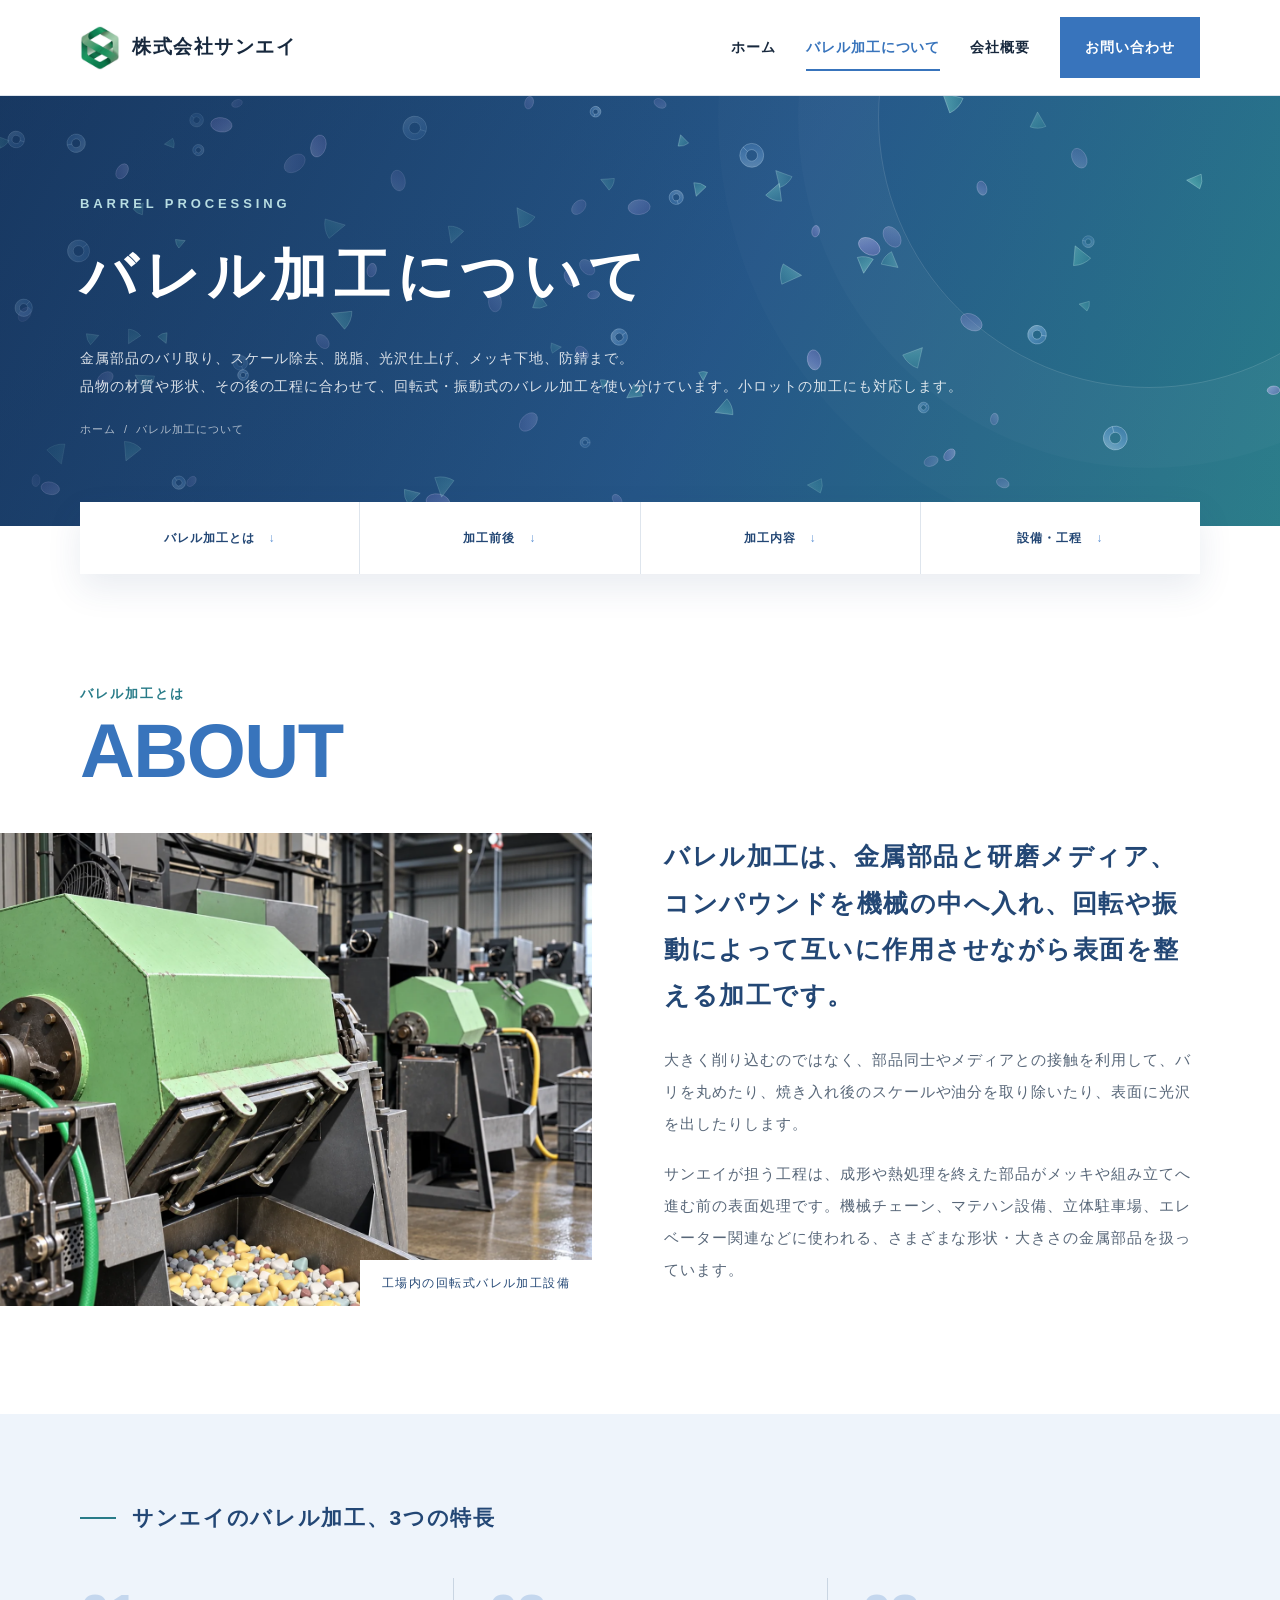
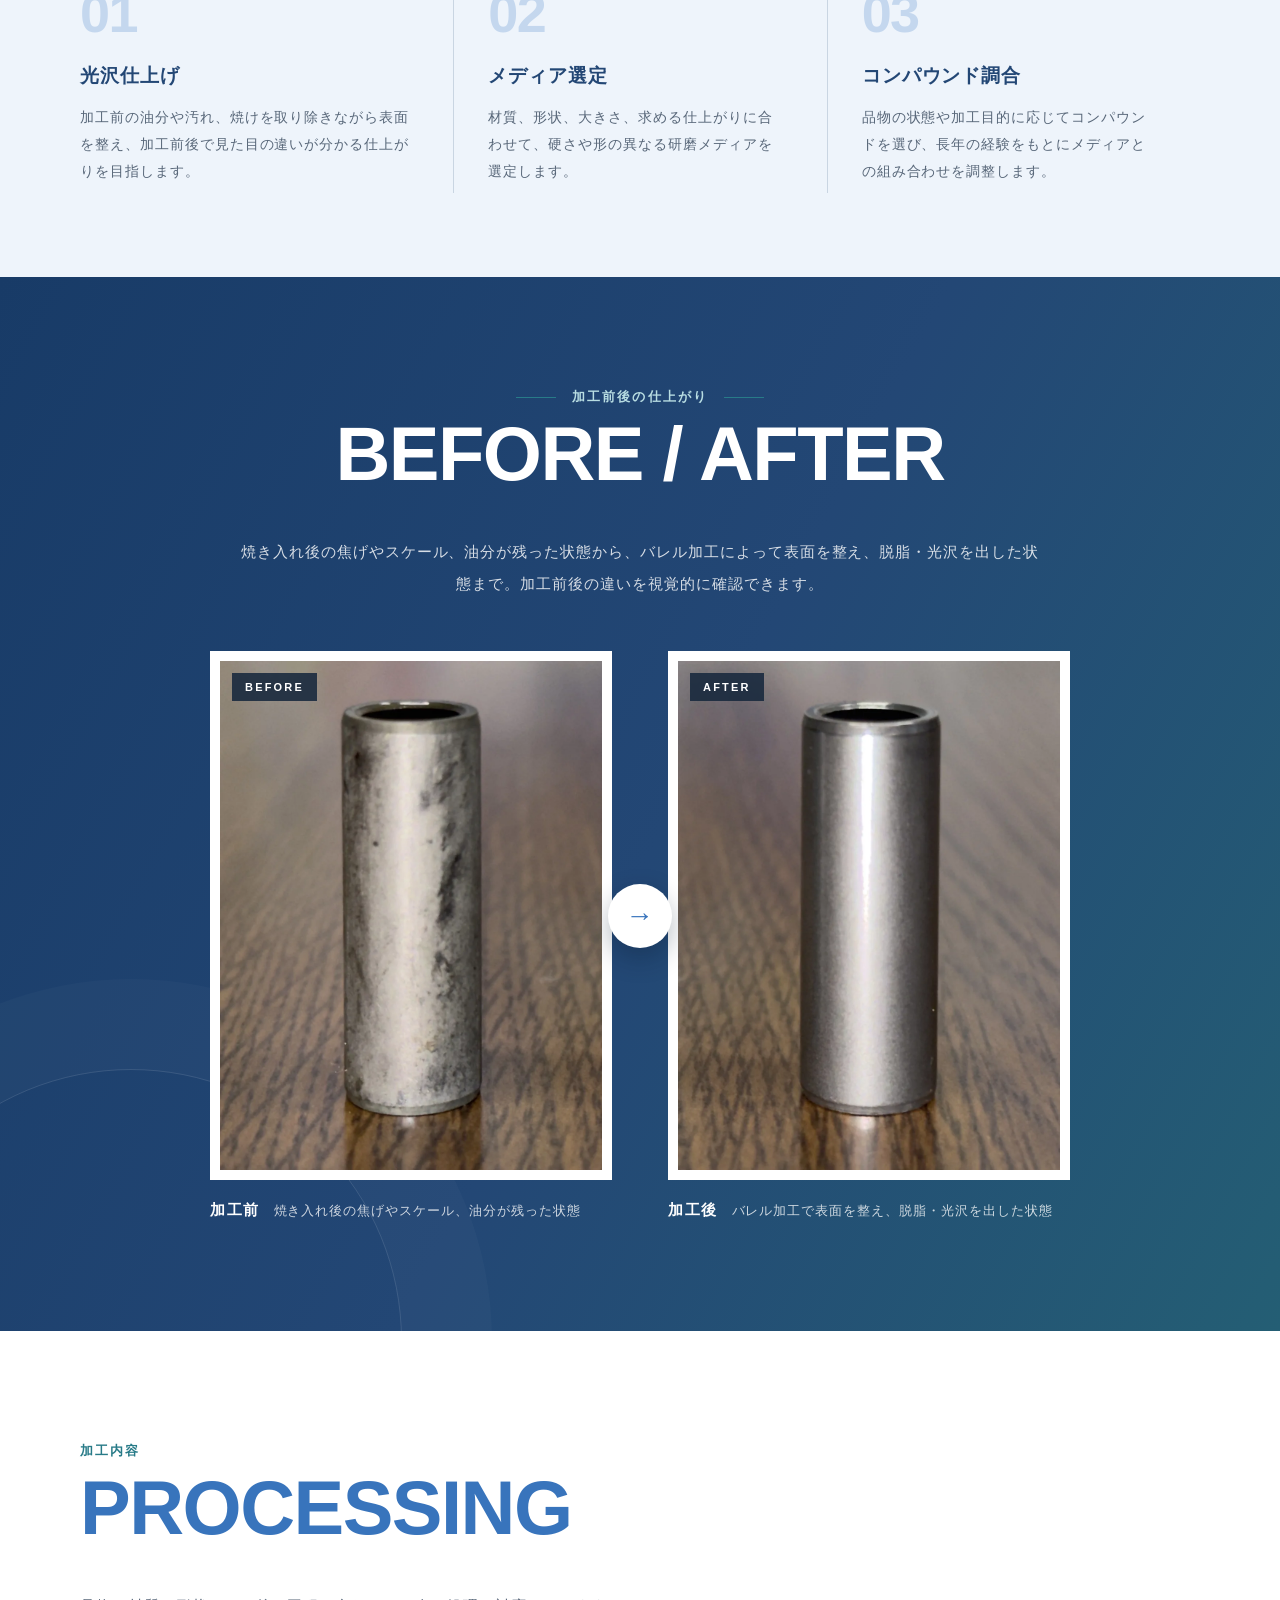
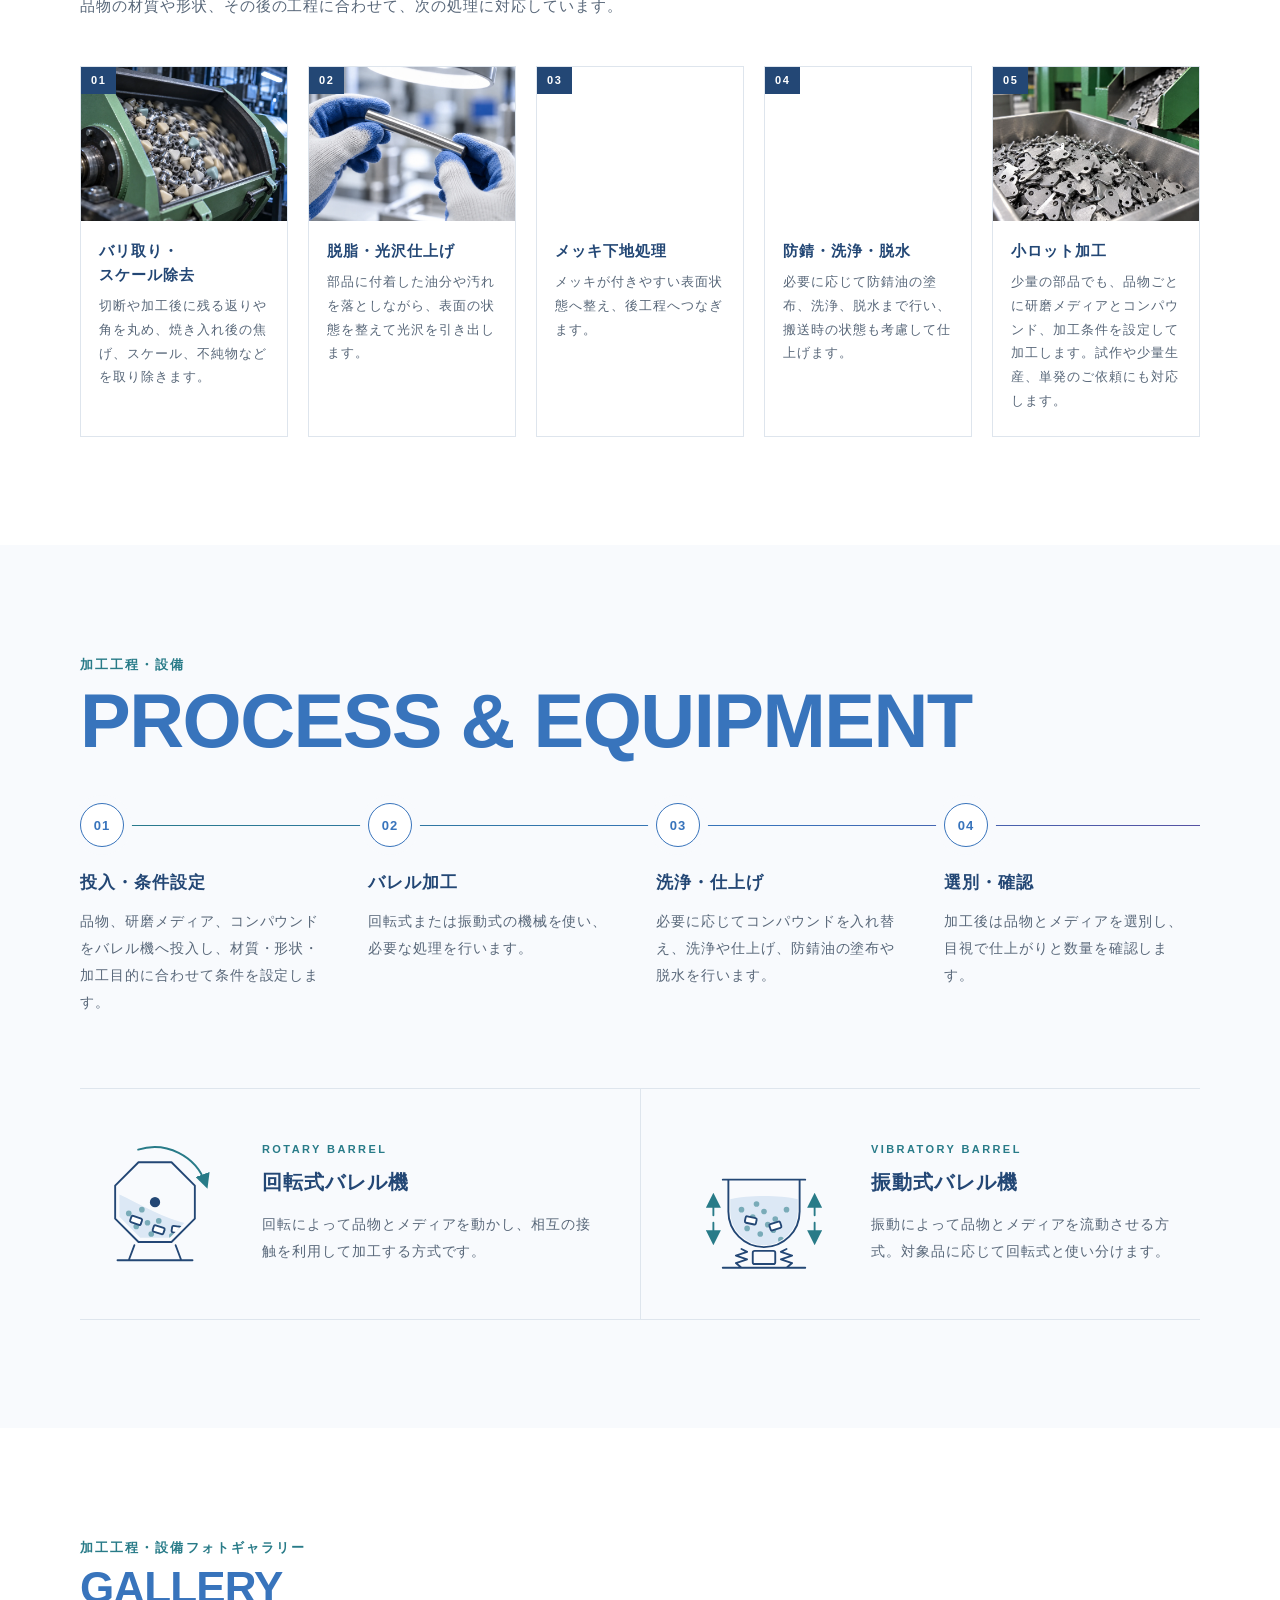
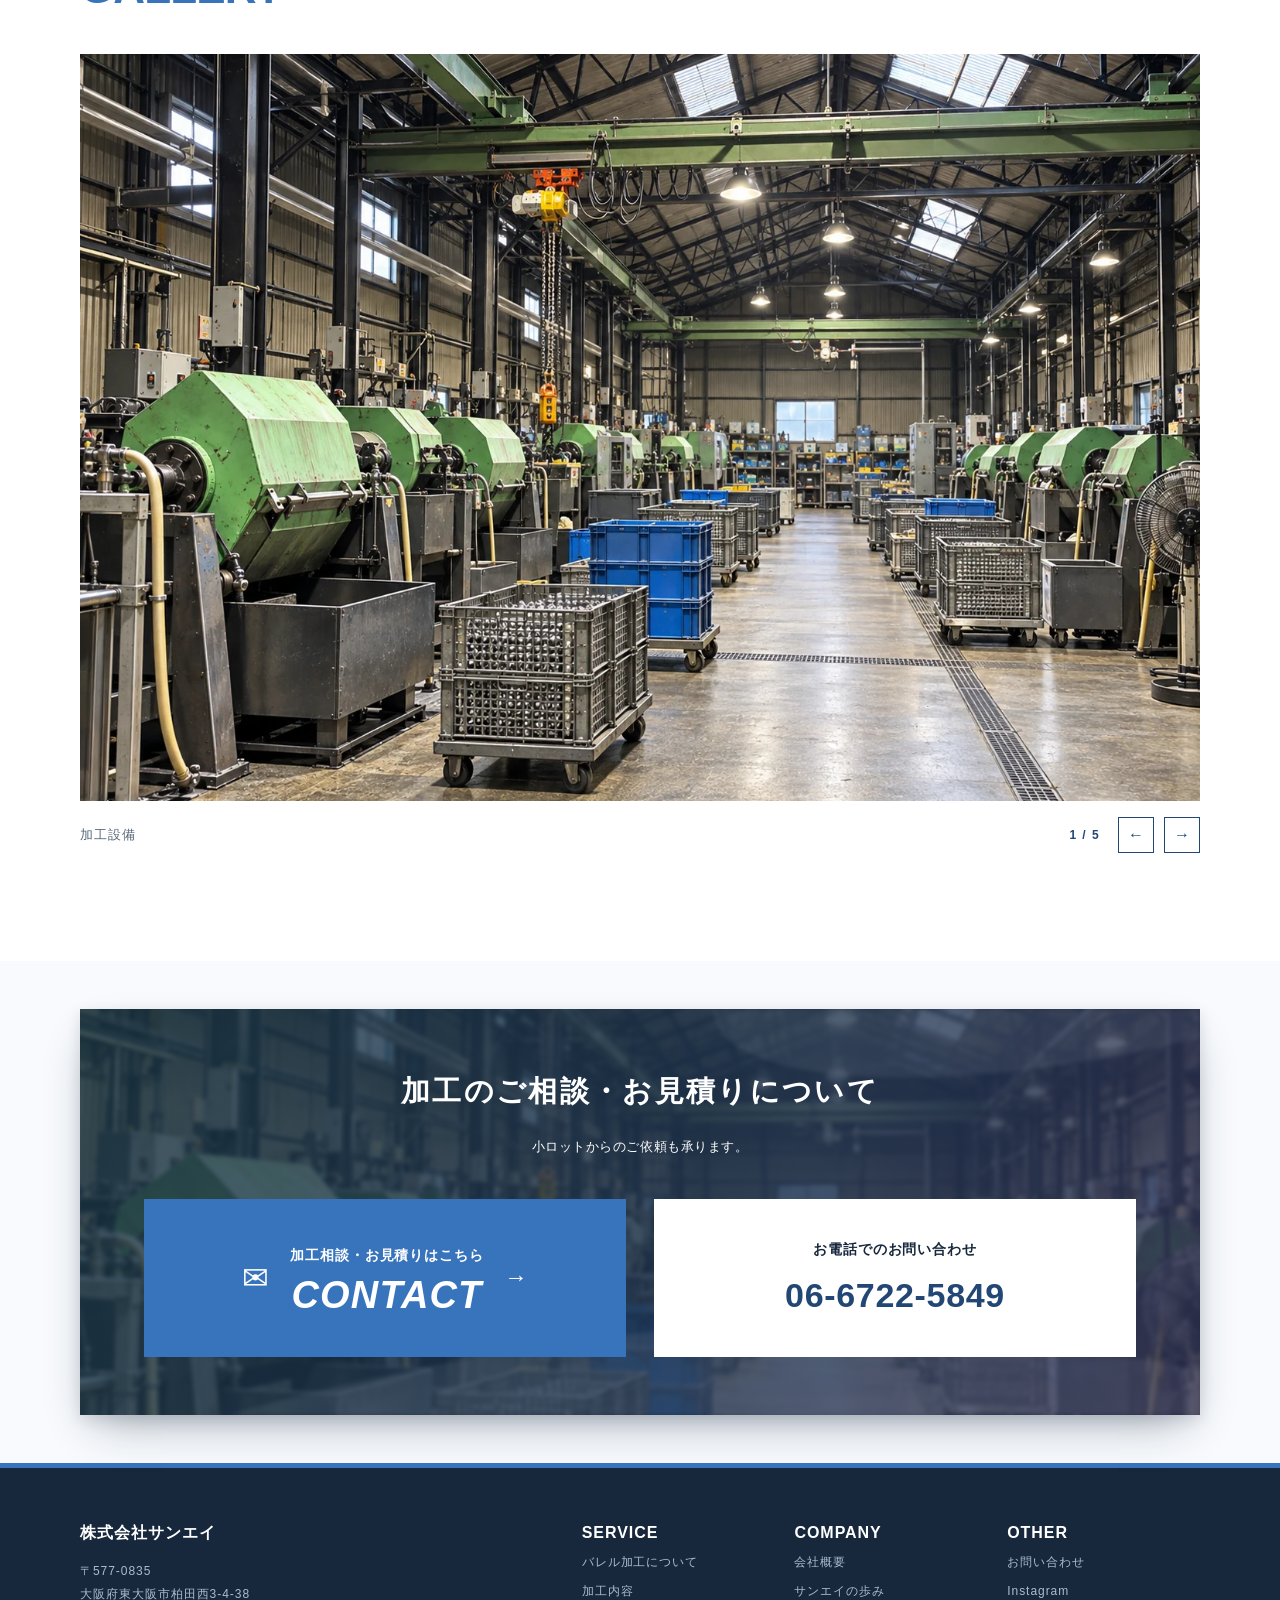
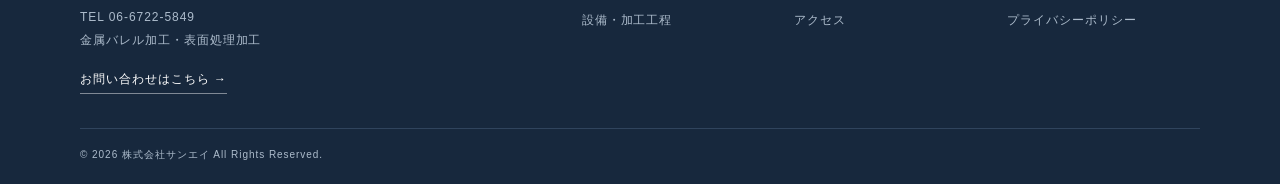
==== barrel/index.html @ 6dc4d074 "Before/After写真の差し替えと、トップの新着欄をnoteの新着記事に変更 - Before/After: 支給写真を加工前・加工後の2枚（3:4）に切り出して差し替え。   枠を3:4にし、" ====
<!doctype html><html lang="ja"><head><meta charset="utf-8"><meta name="viewport" content="width=device-width,initial-scale=1"><!-- 本番公開時に削除：検索エンジンのインデックスを許可する --><meta name="robots" content="noindex,nofollow"><title>バレル加工について｜バリ取り・脱脂・光沢仕上げ｜株式会社サンエイ</title><meta name="description" content="金属バレル加工の内容と工程をご紹介します。回転式・振動式バレル機によるバリ取り、スケール除去、脱脂、光沢仕上げ、メッキ下地処理、防錆処理、小ロット加工に対応。東大阪市の株式会社サンエイ。"><link rel="stylesheet" href="../assets/style.css?v=analogous-2"><link rel="stylesheet" href="../assets/barrel-motion.css"><script defer src="../assets/barrel-motion.js"></script><script defer src="../assets/gallery-slider.js?v=1"></script><link rel="icon" type="image/png" sizes="32x32" href="../assets/branding/favicon_32.png?v=20261014"><link rel="apple-touch-icon" href="../assets/branding/apple-touch-icon.png?v=20261014"><meta property="og:type" content="website"><meta property="og:site_name" content="株式会社サンエイ"><meta property="og:title" content="バレル加工について｜バリ取り・脱脂・光沢仕上げ｜株式会社サンエイ"><meta property="og:image" content="https://kdm-company.github.io/sanei-site/assets/branding/ogp_1200x630.jpg"><meta property="og:image:width" content="1200"><meta property="og:image:height" content="630"><meta property="og:image:alt" content="株式会社サンエイ 金属バレル加工・表面処理加工"><meta name="twitter:card" content="summary_large_image"><link rel="stylesheet" href="../assets/site-photos.css"><link rel="stylesheet" href="../assets/contact-banner.css?v=centered-2"><link rel="stylesheet" href="../assets/section-flow.css?v=2"><link rel="stylesheet" href="../assets/brand-refresh.css?v=2"><link rel="stylesheet" href="../assets/detail-refinement.css?v=1"><link rel="stylesheet" href="../assets/structure-refresh.css?v=4"><link rel="stylesheet" href="../assets/page-links.css?v=1"><link rel="stylesheet" href="../assets/subpage-finish.css?v=1"><link rel="stylesheet" href="../assets/subpage-layout.css?v=5"></head><body class="subpage barrelPage"><header class="header"><div class="wrap"><a class="brand" href="../index.html"><img src="../assets/branding/sanei-mark.png?v=20261014" alt="" width="400" height="440"><span>株式会社サンエイ</span></a><nav class="nav"><a class="" href="../index.html">ホーム</a><a class="current" href="../barrel/">バレル加工について</a><a class="" href="../company/">会社概要</a><a class="cta" href="../contact/">お問い合わせ</a></nav><details class="mobile-menu"><summary aria-label="メニュー">☰</summary><nav><a href="../index.html">ホーム</a><a href="../barrel/">バレル加工について</a><a href="../company/">会社概要</a><a href="../contact/">お問い合わせ</a></nav></details></div></header>
<section class="pageHero"><div class="wrap"><span class="en">BARREL PROCESSING</span><h1>バレル加工について</h1><p>金属部品のバリ取り、スケール除去、脱脂、光沢仕上げ、メッキ下地、防錆まで。<br class="pc">品物の材質や形状、その後の工程に合わせて、回転式・振動式のバレル加工を使い分けています。小ロットの加工にも対応します。</p><nav class="breadcrumb" aria-label="パンくずリスト"><a href="../index.html">ホーム</a> / <span>バレル加工について</span></nav></div></section><nav class="pageIndex wrap" aria-label="ページ内メニュー"><a href="#about">バレル加工とは</a><a href="#results">加工前後</a><a href="#processing">加工内容</a><a href="#equipment">設備・工程</a></nav>
<section id="about" class="section aboutEditorial">
<div class="wrap"><div class="heading"><div class="ja">バレル加工とは</div><div class="en">ABOUT</div></div></div>
<div class="aboutEditorialLayout">
<figure class="aboutEditorialPhoto"><img class="sitePhoto" src="../assets/photos/01_service_barrel_factory.webp" width="1448" height="1086" loading="lazy" decoding="async" alt="工場内の回転式バレル加工設備"><figcaption>工場内の回転式バレル加工設備</figcaption></figure>
<div class="aboutEditorialText">
<p class="leadText">バレル加工は、金属部品と研磨メディア、コンパウンドを機械の中へ入れ、回転や振動によって互いに作用させながら表面を整える加工です。</p>
<p class="bodyText">大きく削り込むのではなく、部品同士やメディアとの接触を利用して、バリを丸めたり、焼き入れ後のスケールや油分を取り除いたり、表面に光沢を出したりします。</p>
<p class="bodyText">サンエイが担う工程は、成形や熱処理を終えた部品がメッキや組み立てへ進む前の表面処理です。機械チェーン、マテハン設備、立体駐車場、エレベーター関連などに使われる、さまざまな形状・大きさの金属部品を扱っています。</p>
</div>
</div>
</section>
<section class="pointSection" aria-labelledby="pointTitle">
<div class="wrap">
<h2 id="pointTitle" class="bandTitle">サンエイのバレル加工、3つの特長</h2>
<div class="pointGrid">
<article class="point"><span class="num">01</span><h3>光沢仕上げ</h3><p>加工前の油分や汚れ、焼けを取り除きながら表面を整え、加工前後で見た目の違いが分かる仕上がりを目指します。</p></article>
<article class="point"><span class="num">02</span><h3>メディア選定</h3><p>材質、形状、大きさ、求める仕上がりに合わせて、硬さや形の異なる研磨メディアを選定します。</p></article>
<article class="point"><span class="num">03</span><h3>コンパウンド調合</h3><p>品物の状態や加工目的に応じてコンパウンドを選び、長年の経験をもとにメディアとの組み合わせを調整します。</p></article>
</div>
</div>
</section>
<section id="results" class="section resultDark">
<div class="wrap">
<div class="heading center"><div class="ja">加工前後の仕上がり</div><div class="en">BEFORE / AFTER</div></div>
<p class="lead center">焼き入れ後の焦げやスケール、油分が残った状態から、バレル加工によって表面を整え、脱脂・光沢を出した状態まで。加工前後の違いを視覚的に確認できます。</p>
</div>
<div class="wrapWide compare">
<figure class="compareItem"><div class="compareMedia" data-label="BEFORE"><img class="sitePhoto" src="../assets/photos/08_before.webp?v=20261014" width="1050" height="1400" loading="lazy" decoding="async" alt="バレル加工前の金属部品"></div><figcaption><strong>加工前</strong><span>焼き入れ後の焦げやスケール、油分が残った状態</span></figcaption></figure>
<figure class="compareItem"><div class="compareMedia" data-label="AFTER"><img class="sitePhoto" src="../assets/photos/09_after.webp?v=20261014" width="1050" height="1400" loading="lazy" decoding="async" alt="バレル加工後の金属部品"></div><figcaption><strong>加工後</strong><span>バレル加工で表面を整え、脱脂・光沢を出した状態</span></figcaption></figure>
</div>
</section>
<section id="processing" class="section processingSection">
<div class="wrap">
<div class="heading"><div class="ja">加工内容</div><div class="en">PROCESSING</div></div>
<p class="lead">品物の材質や形状、その後の工程に合わせて、次の処理に対応しています。</p>
<ol class="serviceRow">
<li class="serviceItem"><figure><img class="sitePhoto" src="../assets/photos/10_works_deburring.webp" width="1448" height="1086" loading="lazy" decoding="async" alt="回転式バレル機によるバリ取り・スケール除去工程"><span>01</span></figure><div class="serviceItemBody"><h3><span>バリ取り・</span><span>スケール除去</span></h3><p>切断や加工後に残る返りや角を丸め、焼き入れ後の焦げ、スケール、不純物などを取り除きます。</p></div></li>
<li class="serviceItem"><figure><img class="sitePhoto" src="../assets/photos/11_works_polishing_inspection.webp?v=20260929" width="1448" height="1086" loading="lazy" decoding="async" alt="脱脂・光沢仕上げ後の金属部品を確認する様子"><span>02</span></figure><div class="serviceItemBody"><h3><span>脱脂・</span><span>光沢仕上げ</span></h3><p>部品に付着した油分や汚れを落としながら、表面の状態を整えて光沢を引き出します。</p></div></li>
<li class="serviceItem"><figure><img class="sitePhoto" src="../assets/photos/12_works_plating_rustproof.webp" width="1448" height="1086" loading="lazy" decoding="async" alt="メッキ下地・防錆処理後の金属部品"><span>03</span></figure><div class="serviceItemBody"><h3>メッキ下地処理</h3><p>メッキが付きやすい表面状態へ整え、後工程へつなぎます。</p></div></li>
<li class="serviceItem"><figure><img class="sitePhoto" src="../assets/photos/13_parts_finished.webp" width="1448" height="1086" loading="lazy" decoding="async" alt="バレル加工後の金属部品"><span>04</span></figure><div class="serviceItemBody"><h3><span>防錆・</span><span>洗浄・</span><span>脱水</span></h3><p>必要に応じて防錆油の塗布、洗浄、脱水まで行い、搬送時の状態も考慮して仕上げます。</p></div></li>
<li class="serviceItem"><figure><img class="sitePhoto" src="../assets/photos/05_process_parts_collection.webp" width="1448" height="1086" loading="lazy" decoding="async" alt="加工された金属部品の回収工程"><span>05</span></figure><div class="serviceItemBody"><h3>小ロット加工</h3><p>少量の部品でも、品物ごとに研磨メディアとコンパウンド、加工条件を設定して加工します。試作や少量生産、単発のご依頼にも対応します。</p></div></li>
</ol>
</div>
</section>
<section id="equipment" class="section off processSection">
<div class="wrap">
<div class="heading"><div class="ja">加工工程・設備</div><div class="en">PROCESS &amp; EQUIPMENT</div></div>
<ol class="stepFlow">
<li><span class="stepNum">01</span><b>投入・条件設定</b><p>品物、研磨メディア、コンパウンドをバレル機へ投入し、材質・形状・加工目的に合わせて条件を設定します。</p></li>
<li><span class="stepNum">02</span><b>バレル加工</b><p>回転式または振動式の機械を使い、必要な処理を行います。</p></li>
<li><span class="stepNum">03</span><b>洗浄・仕上げ</b><p>必要に応じてコンパウンドを入れ替え、洗浄や仕上げ、防錆油の塗布や脱水を行います。</p></li>
<li><span class="stepNum">04</span><b>選別・確認</b><p>加工後は品物とメディアを選別し、目視で仕上がりと数量を確認します。</p></li>
</ol>
<div class="machineGrid">
<article class="machine"><div class="machineIcon"><svg viewBox="0 0 160 160" xmlns="http://www.w3.org/2000/svg" fill="none" stroke="currentColor" stroke-width="2" stroke-linecap="round" stroke-linejoin="round" aria-hidden="true"><defs><clipPath id="rotDrum"><path d="M117.9 93.7 95.7 115.9 64.3 115.9 42.1 93.7 42.1 62.3 64.3 40.1 95.7 40.1 117.9 62.3Z"/></clipPath><marker id="rotArrow" orient="auto" markerWidth="8" markerHeight="8" refX="5" refY="4"><path d="M0 0 8 4 0 8Z" fill="#287B88" stroke="none"/></marker></defs><path d="M58 124 52 140M102 124l6 16M40 140h80"/><g clip-path="url(#rotDrum)"><path d="M28 64C56 74 90 100 132 104v26H28Z" fill="#DCE8F5" stroke="none"/><g fill="#287B88" fill-opacity=".55" stroke="none"><circle cx="52" cy="90" r="3"/><circle cx="60" cy="104" r="3"/><circle cx="72" cy="100" r="3"/><circle cx="76" cy="112" r="3"/><circle cx="88" cy="108" r="3"/><circle cx="98" cy="114" r="3"/><circle cx="106" cy="106" r="3"/><circle cx="112" cy="114" r="3"/><circle cx="66" cy="86" r="3"/><circle cx="84" cy="98" r="3"/></g><g fill="#fff"><rect x="54" y="94" width="12" height="7" rx="1.5" transform="rotate(20 60 97)"/><rect x="78" y="104" width="12" height="7" rx="1.5" transform="rotate(18 84 107)"/><rect x="98" y="104" width="12" height="7" rx="1.5" transform="rotate(8 104 107)"/></g></g><path d="M122.5 95.6 97.6 120.5 62.4 120.5 37.5 95.6 37.5 60.4 62.4 35.5 97.6 35.5 122.5 60.4Z"/><circle cx="80" cy="78" r="4.5" fill="currentColor"/><path d="M62 22A58 58 0 0 1 134 58" stroke="#287B88" marker-end="url(#rotArrow)"/></svg></div><div class="machineText"><span class="machineEn">ROTARY BARREL</span><h3>回転式バレル機</h3><p>回転によって品物とメディアを動かし、相互の接触を利用して加工する方式です。</p></div></article>
<article class="machine"><div class="machineIcon"><svg viewBox="0 0 160 160" xmlns="http://www.w3.org/2000/svg" fill="none" stroke="currentColor" stroke-width="2" stroke-linecap="round" stroke-linejoin="round" aria-hidden="true"><defs><clipPath id="vibBowl"><path d="M44 58v30a36 36 0 0 0 72 0V58Z"/></clipPath><marker id="vibArrow" orient="auto" markerWidth="8" markerHeight="8" refX="5" refY="4"><path d="M0 0 8 4 0 8Z" fill="#287B88" stroke="none"/></marker></defs><g clip-path="url(#vibBowl)"><path d="M40 76c20-6 60-6 80 0v54H40Z" fill="#DCE8F5" stroke="none"/><g fill="#287B88" fill-opacity=".55" stroke="none"><circle cx="56" cy="86" r="3"/><circle cx="68" cy="94" r="3"/><circle cx="80" cy="88" r="3"/><circle cx="92" cy="96" r="3"/><circle cx="104" cy="86" r="3"/><circle cx="62" cy="106" r="3"/><circle cx="76" cy="112" r="3"/><circle cx="90" cy="108" r="3"/><circle cx="98" cy="118" r="3"/><circle cx="72" cy="80" r="3"/><circle cx="84" cy="102" r="3"/></g><g fill="#fff"><rect x="60" y="94" width="12" height="7" rx="1.5" transform="rotate(12 66 97)"/><rect x="86" y="100" width="12" height="7" rx="1.5" transform="rotate(-18 92 103)"/></g></g><path d="M42 54v34a38 38 0 0 0 76 0V54M36 54h88"/><rect x="68" y="130" width="24" height="14" rx="2"/><path d="M56 128l6 3-12 4 12 4-12 4 6 5M104 128l-6 3 12 4-12 4 12 4-6 5M36 148h88"/><g stroke="#287B88" marker-end="url(#vibArrow)"><path d="M26 92V74"/><path d="M26 100v18"/><path d="M134 92V74"/><path d="M134 100v18"/></g></svg></div><div class="machineText"><span class="machineEn">VIBRATORY BARREL</span><h3>振動式バレル機</h3><p>振動によって品物とメディアを流動させる方式。対象品に応じて回転式と使い分けます。</p></div></article>
</div>
</div>
</section>
<section class="section gallerySection">
<div class="wrap">
<div class="heading"><div class="ja">加工工程・設備フォトギャラリー</div><div class="en compact">GALLERY</div></div>
<div class="slider" data-slider>
<div class="sliderTrack" tabindex="0" aria-label="フォトギャラリー（左右キーで切り替え）">
<figure class="slide"><img class="sitePhoto" src="../assets/photos/06_factory_processing_line.webp" width="1448" height="1086" loading="lazy" decoding="async" alt="工場内の加工設備ライン"><figcaption>加工設備</figcaption></figure>
<figure class="slide"><img class="sitePhoto" src="../assets/photos/04_equipment_hand_crank.webp" width="1448" height="1086" loading="lazy" decoding="async" alt="バレル加工設備の操作ハンドル"><figcaption>加工設備</figcaption></figure>
<figure class="slide"><img class="sitePhoto" src="../assets/photos/01_service_barrel_factory.webp" width="1448" height="1086" loading="lazy" decoding="async" alt="回転式バレル機"><figcaption>回転式バレル</figcaption></figure>
<figure class="slide"><img class="sitePhoto" src="../assets/photos/05_process_parts_collection.webp" width="1448" height="1086" loading="lazy" decoding="async" alt="加工された金属部品の回収工程"><figcaption>加工工程</figcaption></figure>
<figure class="slide"><img class="sitePhoto" src="../assets/photos/07_factory_interior_gallery.webp" width="1448" height="1086" loading="lazy" decoding="async" alt="工場内の様子"><figcaption>工場内</figcaption></figure>
</div>
<div class="sliderBar"><span class="sliderCount"><span data-current>1</span> / 5</span><button type="button" class="sliderBtn" data-prev aria-label="前の写真">←</button><button type="button" class="sliderBtn" data-next aria-label="次の写真">→</button></div>
</div>
</div>
</section>
<section class="contactBannerSection"><div class="wrap contactBanner contactFrame"><div class="bannerWaves" aria-hidden="true"><span class="bannerWave top"></span><span class="bannerWave back"></span><span class="bannerWave middle"></span></div><h2>加工のご相談・お見積りについて</h2><p class="bannerCopy">小ロットからのご依頼も承ります。</p><div class="contactFrameGrid"><a class="contactFrameMail" href="../contact/"><span class="mailSymbol" aria-hidden="true">✉</span><span><small>加工相談・お見積りはこちら</small><strong>CONTACT</strong></span><span class="frameArrow" aria-hidden="true">→</span></a><a class="contactFramePhone" href="tel:0667225849" aria-label="電話で問い合わせる 06-6722-5849"><span>お電話でのお問い合わせ</span><strong>06-6722-5849</strong><small>タップして電話をかける</small></a></div></div></section>
<footer class="footer"><div class="wrap"><div class="footerTop"><div><strong>株式会社サンエイ</strong><p>〒577-0835<br>大阪府東大阪市柏田西3-4-38<br>TEL 06-6722-5849<br>金属バレル加工・表面処理加工</p><a class="footerContact" href="../contact/">お問い合わせはこちら <span aria-hidden="true">→</span></a></div><nav class="footerNav"><div><strong>SERVICE</strong><a href="../barrel/">バレル加工について</a><a href="../barrel/#processing">加工内容</a><a href="../barrel/#equipment">設備・加工工程</a></div><div><strong>COMPANY</strong><a href="../company/">会社概要</a><a href="../company/#history">サンエイの歩み</a><a href="../company/#access">アクセス</a></div><div><strong>OTHER</strong><a href="../contact/">お問い合わせ</a><!-- TODO: Instagramアカウント確定後にURLを差し替え --><a href="https://www.instagram.com/" target="_blank" rel="noopener">Instagram</a><a href="../privacy/">プライバシーポリシー</a></div></nav></div><div class="copy">© 2026 株式会社サンエイ All Rights Reserved.</div></div></footer></body></html>
---- assets/style.css ----
:root{--blue:#3874BC;--deep:#234775;--mid:#5E92D4;--light:#8FB8E6;--pale:#CFE1F6;--ice:#EEF4FB;--teal:#287B88;--accent:#5652A3;--accentHover:#454184;--red:var(--accent);--dark:#17283D;--gray:#586779;--line:#DEE5ED;--off:#F8FAFD;--white:#fff;--w:1120px}
*{box-sizing:border-box}html{scroll-behavior:smooth}body{margin:0;color:var(--dark);font-family:"Noto Sans JP","Hiragino Kaku Gothic ProN",Meiryo,sans-serif;font-size:16px;line-height:1.9;letter-spacing:.06em;background:#fff}img{display:block;width:100%;height:auto}a{color:inherit;text-decoration:none}.wrap{width:min(90%,var(--w));margin:auto}
.header{height:96px;background:rgba(255,255,255,.97);border-bottom:1px solid var(--line);display:flex;align-items:center;position:relative;z-index:50}.header.fixed{position:absolute;top:0;left:0;right:0;background:rgba(255,255,255,.96)}.header .wrap{display:flex;align-items:center;justify-content:space-between}.brand{font-weight:800;font-size:20px;letter-spacing:.12em}.nav{display:flex;align-items:center;gap:30px;font-size:14px;font-weight:700}.nav a.current{color:var(--blue);height:96px;display:flex;align-items:center;border-bottom:2px solid var(--blue)}.nav .cta{background:var(--red);color:#fff;padding:17px 25px}.mobile-menu{display:none;position:relative}.mobile-menu summary{list-style:none;cursor:pointer;font-size:24px;line-height:1}.mobile-menu summary::-webkit-details-marker{display:none}.mobile-menu nav{position:absolute;right:0;top:38px;width:240px;background:#fff;border:1px solid var(--line);box-shadow:0 12px 30px rgba(0,0,0,.12);padding:8px}.mobile-menu nav a{display:block;padding:10px 12px;border-bottom:1px solid var(--line);font-size:13px}.mobile-menu nav a:last-child{border-bottom:0;color:var(--red);font-weight:700}
.hero{height:920px;position:relative;display:grid;place-items:center;color:#fff;text-align:center;background-image:linear-gradient(rgba(12,18,24,.46),rgba(12,18,24,.52)),url("hero.png");background-size:cover;background-position:center;background-repeat:no-repeat;overflow:hidden;isolation:isolate}.hero>div{position:relative;z-index:2;padding:0 20px}.hero h1{margin:0;max-width:96vw;font-family:"Noto Serif JP","Yu Mincho",serif;font-size:clamp(34px,3.65vw,56px);line-height:1.5;letter-spacing:.11em;text-shadow:0 2px 18px rgba(0,0,0,.5)}.heroLine,.heroPhrase{white-space:nowrap}.heroLine{display:block}.heroPhrase{display:inline}.heroLead{max-width:760px;margin:28px auto 0;font-size:14px;line-height:2;color:rgba(255,255,255,.92)}
.news{position:relative;z-index:3;width:min(90%,1130px);margin:-90px auto 0;background:#fff;border-top:3px solid var(--teal);box-shadow:0 14px 44px rgba(0,0,0,.12);padding:38px 72px;display:flex;gap:34px}.news h2{margin:0;color:var(--blue);font-size:19px;white-space:nowrap}.newsRows{flex:1}.newsRow{display:flex;gap:20px;padding:11px 0;border-bottom:1px solid var(--line);font-size:13px}.newsDate{width:90px;flex:none;color:var(--gray);font-weight:700}
.section{padding:108px 0}.section.off{background:var(--off)}.section.ice{background:var(--ice)}.flowSections{position:relative;overflow:hidden;isolation:isolate;background:#fff}.flowSectionsBg{position:absolute;z-index:0;inset:0;line-height:0;pointer-events:none}.flowSectionsBg img{width:100%;height:100%;object-fit:fill}.flowSections>.section{position:relative;z-index:1;background:transparent}.flowSections .worksSection{border-top:0}.heading{margin-bottom:44px}.heading.center{text-align:center}.heading.right{text-align:right}.heading .ja{font-weight:700;letter-spacing:.16em}.heading.center .ja{display:flex;justify-content:center;align-items:center;gap:16px}.heading.center .ja:before,.heading.center .ja:after{content:"";width:50px;height:1px;background:var(--blue)}.heading .en{font:700 clamp(46px,6.3vw,86px)/1 Arial,sans-serif;color:var(--blue);letter-spacing:-.02em}.lead{max-width:800px;color:var(--gray);font-size:15px;line-height:2.1}.button{display:inline-block;padding:14px 28px;border:1px solid var(--blue);color:var(--blue);font-weight:700;font-size:13px}.button.red{border:0;background:var(--red);color:#fff}
.photoPlaceholder{display:grid;place-items:center;background:repeating-linear-gradient(135deg,var(--ice) 0 14px,var(--pale) 14px 28px);border:1px dashed var(--light);color:var(--deep);font-size:11px;font-weight:700;letter-spacing:.08em;text-align:center;padding:14px;min-height:180px}.splitPhoto{aspect-ratio:4/3;min-height:0}
.serviceGrid{background:transparent;padding:64px;display:grid;grid-template-columns:1fr 1fr;gap:34px}.serviceCard{background:#fff;box-shadow:0 10px 34px rgba(35,71,117,.06)}.servicePhoto{aspect-ratio:4/3}.serviceBody{padding:22px 26px 28px}.serviceNum{color:var(--blue);font:700 13px Arial}.serviceBody h3{font-size:23px;margin:6px 0 8px}.serviceBody p{margin:0;color:var(--gray);font-size:13px}
.worksSection{border-top:1px solid var(--line)}.works{display:grid;grid-template-columns:repeat(3,1fr);gap:28px}.workCard{background:#fff;border-top:3px solid var(--teal);box-shadow:0 8px 30px rgba(35,71,117,.07)}.workCard img,.workCard .workPhoto{aspect-ratio:4/3;object-fit:cover}.workBody{padding:18px 18px 24px}.tags{display:flex;flex-wrap:wrap;gap:7px;margin-bottom:9px}.tag{font-size:10px;color:#23636D;background:#EDF6F7;border:1px solid #CBE2E6;padding:3px 8px}.workBody h3{font-size:16px;margin:0 0 7px}.workBody p{font-size:12.5px;color:var(--gray);margin:0}
.historyBand{position:relative;color:#fff;padding:100px 0;background:var(--deep)}.historyBand:after{content:"工場・歴史を象徴する写真";position:absolute;right:0;top:0;bottom:0;width:38%;background:repeating-linear-gradient(135deg,#5E92D4 0 14px,#3874BC 14px 28px);opacity:.9;display:grid;place-items:center;color:#fff;font-size:11px;font-weight:700;letter-spacing:.08em;text-align:center;padding:16px}.historyBand .wrap{position:relative;z-index:2}.historyBand .content{max-width:55%}.historyBand .en{font:700 clamp(48px,6vw,78px)/1 Arial}.historyBand p{color:#e8eff8}.contactBand{text-align:center;color:#fff;padding:105px 0;background:linear-gradient(rgba(23,40,61,.90),rgba(23,40,61,.92)),repeating-linear-gradient(135deg,#444 0 14px,#30445D 14px 28px)}.contactBand .en{font:700 17px Arial;letter-spacing:.24em;color:var(--light)}.contactBand h2{font-family:"Noto Serif JP","Yu Mincho",serif;font-size:44px;letter-spacing:.15em;margin:8px 0 15px}.contactBand p{max-width:720px;margin:0 auto;color:#eee}.contactBand .button{margin-top:22px}
.footer{background:var(--dark);color:#ADBCCC;border-top:5px solid var(--blue);padding:50px 0 20px}.footerTop{display:grid;grid-template-columns:1fr 1.4fr;gap:60px}.footer strong{color:#fff}.footer p{font-size:12px}.footerNav{display:grid;grid-template-columns:repeat(3,1fr);gap:20px}.footerNav a{display:block;font-size:12px;padding:3px 0}.copy{border-top:1px solid #30445D;margin-top:34px;padding-top:16px;font-size:10px}.footerMobile{display:none}.footerContact{display:inline-block;margin-top:4px;font-size:12px;color:#fff;border-bottom:1px solid rgba(255,255,255,.45);padding-bottom:2px}.footerContact:hover{color:var(--light);border-color:var(--light)}
.pageHero{position:relative;color:#fff;background:var(--deep);overflow:hidden}.pageHero:after{content:"";position:absolute;inset:0;background:linear-gradient(90deg,rgba(35,71,117,.96),rgba(35,71,117,.70))}.pageHero .wrap{position:relative;z-index:2;padding:82px 0 68px}.ey{display:inline-block;font:700 11px Arial;letter-spacing:.22em;border:1px solid rgba(255,255,255,.35);padding:6px 11px}.pageHero .en{display:block;margin-top:14px;font:700 13px Arial;letter-spacing:.3em;color:var(--pale)}.pageHero h1{font-family:"Noto Serif JP","Yu Mincho",serif;font-size:clamp(34px,4.5vw,58px);letter-spacing:.12em;margin:8px 0 12px}.pageHero p{max-width:760px;color:#e8eff8;font-size:14px}.breadcrumb{font-size:11px;color:#d4e1f3;margin-top:18px}
.split{display:grid;grid-template-columns:1.05fr .95fr;gap:60px;align-items:start}.bodyText{color:var(--gray);font-size:14.5px;line-height:2.12}.subHead{margin:34px 0 10px;color:var(--deep);font-size:19px}.strengthList{display:grid;grid-template-columns:repeat(3,1fr);gap:20px;margin-top:34px}.strength{border-top:3px solid var(--teal);padding:18px;background:var(--off)}.strength .num{font:700 28px Arial;color:var(--blue)}.strength h3{font-size:16px}.strength p{font-size:13px;color:var(--gray)}
.beforeAfter{display:grid;grid-template-columns:1fr 1fr;gap:20px}.beforeAfter figure{margin:0}.beforeAfter img,.beforeAfter .photoPlaceholder{aspect-ratio:4/3;object-fit:cover}.beforeAfter figcaption{font-size:11px;color:var(--gray);margin-top:6px}.processGrid{display:grid;grid-template-columns:repeat(2,1fr);gap:18px}.processItem{background:#fff;border:1px solid var(--line);padding:22px}.processItem b{color:var(--blue)}.processItem p{font-size:13px;color:var(--gray)}.equipment{display:grid;grid-template-columns:1fr 1fr;gap:18px;margin-top:30px}.equipment article{background:var(--ice);padding:22px}.equipment p{font-size:13px;color:var(--gray)}
.gallery{display:flex;gap:16px;overflow-x:auto;scroll-snap-type:x mandatory;padding-bottom:12px;-webkit-overflow-scrolling:touch;scrollbar-width:thin}.gallery figure{margin:0;flex:0 0 min(74vw,620px);scroll-snap-align:start}.gallery img,.gallery .photoPlaceholder{aspect-ratio:4/3;object-fit:cover}.gallery figcaption{font-size:11px;color:var(--gray);margin-top:7px}
.profile{width:100%;border-collapse:collapse;font-size:14px}.profile th,.profile td{padding:14px 18px;border:1px solid var(--line);text-align:left;vertical-align:top}.profile th{width:190px;background:var(--ice)}.timeline{list-style:none;padding:0;margin:0}.timeline li{display:grid;grid-template-columns:130px 1fr;gap:26px;border-bottom:1px solid var(--line);padding:22px 0}.timeline time{font-weight:700;color:var(--blue)}.trust{background:var(--deep);color:#fff}.trust .heading .en{color:#fff}.trust p{max-width:840px;color:#e7eff8}.accessGrid{display:grid;grid-template-columns:.8fr 1.2fr;gap:36px;align-items:stretch}.accessCard{background:#fff;border:1px solid var(--line);padding:28px}.mapFrame{width:100%;height:420px;border:0}
.contactInfo{display:grid;grid-template-columns:1fr 1fr;gap:28px}.infoCard{border:1px solid var(--line);padding:28px;background:#fff}.infoCard .label{font:700 12px Arial;letter-spacing:.2em;color:var(--blue)}.infoCard h3{font-size:20px}.infoCard p{font-size:13px;color:var(--gray)}.formPreview{max-width:840px}.field{margin-bottom:24px}.field label{font-size:13px;font-weight:700;display:block;margin-bottom:8px}.field .req{font-size:10px;color:#fff;background:var(--red);padding:2px 7px;margin-left:8px}.fakeInput{background:#fff;border:1px solid #ccc;padding:13px 15px;color:#999;min-height:48px;font-size:13px}.fakeInput.large{min-height:110px}.formNote{font-size:12px;color:var(--gray)}
@media(max-width:767px){body{font-size:15px}.header{height:64px}.header.fixed{position:absolute}.nav{display:none}.mobile-menu{display:block}.hero{height:86svh;min-height:620px;background-position:center}.hero>div{transform:translateY(-38px)}.hero h1{font-size:clamp(20px,5.2vw,25px);letter-spacing:.045em;line-height:1.55}.heroLine{white-space:nowrap}.heroPhrase{display:block;white-space:nowrap}.heroLead{width:86%;font-size:12px;line-height:1.8;margin-top:20px}.news{margin-top:-36px;padding:20px 22px;display:block}.news h2{text-align:center;margin-bottom:10px}.newsRow{flex-wrap:wrap;gap:4px}.newsDate{width:100%}.section{padding:64px 0}.heading{margin-bottom:28px}.heading .en{font-size:48px}.serviceGrid{grid-template-columns:repeat(2,minmax(0,1fr));padding:0;gap:10px;background:transparent}.serviceCard{position:relative;min-height:210px;overflow:hidden;background:var(--deep)}.serviceCard:after{content:"";position:absolute;inset:0;background:linear-gradient(180deg,rgba(35,71,117,.08),rgba(23,40,61,.78))}.servicePhoto{position:absolute;inset:0;height:100%;min-height:100%;border:0}.serviceBody{position:absolute;z-index:2;left:0;right:0;bottom:0;padding:14px;color:#fff}.serviceNum{color:#fff}.serviceBody h3{font-size:15px;margin:2px 0}.serviceBody p{display:none}.heading.right{text-align:left}.works{display:flex;overflow-x:auto;gap:16px;scroll-snap-type:x mandatory;padding:0 5vw 12px;margin-left:-5vw;margin-right:-5vw;scrollbar-width:none}.works::-webkit-scrollbar{display:none}.workCard{flex:0 0 82vw;scroll-snap-align:start;border-top:0}.historyBand{padding:70px 0}.historyBand:after{width:100%;opacity:.18;color:transparent}.historyBand .content{max-width:100%}.contactBand h2{font-size:30px}.footerTop{display:block}.footerNav{grid-template-columns:repeat(3,1fr);gap:12px;margin-top:26px;padding-top:22px;border-top:1px solid #30445D}.footerNav strong{font-size:12px}.footerNav a{font-size:10.5px;letter-spacing:0;padding:4px 0}.footerMobile{display:grid;grid-template-columns:1fr 1fr;border-top:1px solid #30445D;border-bottom:1px solid #30445D;margin-top:22px}.footerMobile a{font-size:11px;padding:10px 4px;border-bottom:1px solid #30445D}.footerMobile a:nth-child(odd){border-right:1px solid #30445D}.pageHero .wrap{padding:54px 0 46px}.split,.accessGrid,.contactInfo,.beforeAfter,.equipment,.processGrid{grid-template-columns:1fr}.strengthList{grid-template-columns:1fr}.profile th{width:105px}.timeline li{grid-template-columns:1fr;gap:6px}.mapFrame{height:320px}.gallery figure{flex-basis:84vw}}
---- assets/barrel-motion.css ----
.pageHero .barrelMotion {
  position: absolute;
  inset: 0;
  width: 100%;
  height: 100%;
  z-index: 1;
  pointer-events: none;
}
---- assets/site-photos.css ----
.sitePhoto{object-fit:cover}
.servicePhoto{width:100%;height:auto}
.historyBand:after{content:none}
.historyBand .historyPhoto{position:absolute;right:0;top:0;width:38%;height:100%;object-fit:cover}
@media(max-width:767px){
 .serviceCard .servicePhoto{height:100%;min-height:100%}
 .historyBand .historyPhoto{inset:0;width:100%;height:100%;opacity:.18}
}
---- assets/contact-banner.css ----
/* Centered CONTACT banner with the approved analogous wave background. */
.contactBannerSection{padding:44px 0;background:var(--off)}
.contactBanner{position:relative;isolation:isolate;overflow:hidden;background:var(--white);border-top:2px solid var(--teal);box-shadow:0 10px 34px rgba(35,71,117,.07);display:flex;flex-direction:column;align-items:center;text-align:center;padding:48px 32px}
.contactBanner .bannerWaves{position:absolute;inset:0;z-index:-1;pointer-events:none;opacity:.82;overflow:hidden}
.contactBanner .bannerWave{position:absolute;display:block;border-radius:50%;transform:rotate(-11deg)}
.contactBanner .bannerWave.top{width:70%;height:230px;right:-26%;top:-182px;background:#EDF6F7}
.contactBanner .bannerWave.back{width:116%;height:310px;left:-23%;bottom:-256px;background:var(--ice)}
.contactBanner .bannerWave.middle{width:82%;height:245px;left:24%;bottom:-211px;background:#E9E8F7}
.contactBanner .bannerTitle{display:flex;flex-direction:column;align-items:center}
.contactBanner .bannerJa{display:flex;align-items:center;gap:12px;font-size:12px;font-weight:700;line-height:1.7;letter-spacing:.16em;margin-bottom:10px;white-space:nowrap}
.contactBanner .bannerJa:before,.contactBanner .bannerJa:after{content:"";width:25px;height:1px;background:var(--light)}
.contactBanner h2{font:700 48px/1 Arial,sans-serif;letter-spacing:-.025em;color:var(--blue);margin:0}
.contactBanner .bannerCopy{max-width:680px;margin:22px auto 0}
.contactBanner p{font-size:13px;line-height:2.05;color:var(--gray);margin:0;letter-spacing:.04em;text-wrap:pretty}
.contactBanner .bannerMeta{margin-top:15px;color:var(--deep);font-size:11px;line-height:1.8;font-weight:700;letter-spacing:.1em}
.contactBanner .bannerAction{margin-top:26px;max-width:100%}
.contactBanner .bannerLink{width:260px;max-width:100%;min-height:58px;padding:16px 28px;display:flex;align-items:center;justify-content:center;gap:24px;border-radius:3px;background:var(--blue);color:var(--white);font-size:14px;line-height:1.7;font-weight:700;letter-spacing:.08em;transition:background .22s,transform .22s}
.contactBanner .bannerLinkText{white-space:nowrap}
.contactBanner .bannerArrow{display:flex;font:400 20px/1 Arial,sans-serif}
.contactBanner .bannerArrow span{transition:transform .22s}
.contactBanner .bannerLink:hover{background:var(--deep);transform:translateY(-2px)}
.contactBanner .bannerLink:hover .bannerArrow span{transform:translateX(4px)}
.contactBanner .bannerLink:focus-visible{outline:3px solid var(--blue);outline-offset:4px}
@media(max-width:767px){
 .contactBannerSection{padding:30px 0}
 .contactBanner{padding:36px 22px}
 .contactBanner h2{font-size:42px}
 .contactBanner .bannerJa{margin-bottom:7px}
 .contactBanner .bannerCopy{margin-top:20px}
 .contactBanner .bannerMeta{margin-top:12px}
 .contactBanner .bannerWave.top{width:155%;right:-85%;top:-190px}
 .contactBanner .bannerWave.back{width:220%;left:-86%;bottom:-270px}
 .contactBanner .bannerWave.middle{width:175%;left:25%;bottom:-226px}
}
@media(prefers-reduced-motion:reduce){.contactBanner .bannerLink,.contactBanner .bannerArrow span{transition:none}}
---- assets/section-flow.css ----
/* White SERVICE and analogous wave WORKS meet at a straight horizontal edge. */
.nav .cta{background:var(--blue);transition:background .2s}
.nav .cta:hover{background:var(--deep)}
.nav .cta:focus-visible{outline:2px solid var(--blue);outline-offset:4px}
.mobile-menu nav a:last-child{color:var(--blue)}
.flowSections>.flowSectionsBg{display:none}
.flowSections>.section:first-of-type{background:#fff;padding-bottom:80px}
.flowSections .serviceGrid{padding-bottom:0}
.flowSections .worksSection{padding-top:80px;border-top:1px solid var(--line);background:#EEF4FB url("sanei-flow-background-pc.svg?v=analogous-1") center / 100% 100% no-repeat}
@media(max-width:767px){
 .flowSections>.section:first-of-type{padding-bottom:56px}
 .flowSections .worksSection{padding-top:56px;background-image:url("sanei-flow-background-sp.svg?v=analogous-1")}
}
@media(prefers-reduced-motion:reduce){.nav .cta{transition:none}}
---- assets/brand-refresh.css ----
/* Supplied logo, displayed through its transparent outer margins without editing it. */
.header .brand{display:flex;align-items:center;gap:12px;flex:none;width:auto}
.header .brand img{width:auto;height:44px}
.header .brand span{font-size:19px;font-weight:800;letter-spacing:.08em;color:var(--dark);white-space:nowrap}
.historyBand{background:linear-gradient(115deg,#EDF6F7 0%,#E4EEF9 44%,#EAE8F6 76%);color:var(--dark)}
.historyBand .en{color:var(--blue)}
.historyBand p{color:var(--gray)}
.historyBand .button{border-color:var(--blue);color:var(--blue)}
.contactBanner:before{content:"";position:absolute;inset:0;z-index:-2;background:url("photos/06_factory_processing_line.webp") center 54% / cover no-repeat;opacity:.12;pointer-events:none}
@media(max-width:767px){
 .header .brand{width:auto;gap:9px}
 .header .brand img{height:34px}
 .header .brand span{font-size:15px}
 .historyBand .historyPhoto{opacity:.09}
 .contactBanner:before{background-position:60% center;opacity:.09}
}
---- assets/detail-refinement.css ----
/* Requested header, news and contact refinements. */
.header .brand{width:auto}
.nav a.current{height:auto;position:relative;border-bottom:0}
.nav a.current:after{content:"";position:absolute;left:0;right:0;bottom:-10px;height:2px;background:var(--blue)}
.news{display:block}
.news h2{text-align:center;margin:0 0 22px}
.contactBannerSection{padding:48px 0}
.contactBanner{border-top:0;background:#21364D;padding:54px 40px;box-shadow:0 20px 44px -16px rgba(23,40,61,.42),0 5px 14px rgba(23,40,61,.12)}
.contactBanner:before{inset:-8px;opacity:.48;filter:blur(2px);background-position:center}
.contactBanner:after{content:"";position:absolute;inset:0;z-index:-1;pointer-events:none;background:linear-gradient(115deg,rgba(22,55,67,.55),rgba(28,48,77,.66) 58%,rgba(52,48,88,.56))}
.contactBanner .bannerWaves{z-index:0;opacity:.07;filter:blur(2px)}
.contactBanner .bannerTitle,.contactBanner .bannerCopy,.contactBanner .bannerAction{position:relative;z-index:1}
.contactBanner .bannerJa,.contactBanner h2,.contactBanner p,.contactBanner .bannerMeta{color:#fff}
.contactBanner .bannerCopy{max-width:780px}
.contactBanner .bannerAction{width:560px;max-width:100%;margin-top:30px}
.contactBanner .bannerLink{width:100%;min-height:94px;border-radius:0;font-size:19px;gap:36px;box-shadow:0 8px 22px rgba(8,24,43,.24)}
.contactBanner .bannerArrow{font-size:26px}
@media(max-width:767px){
 .header .brand{width:auto}
 .news h2{margin-bottom:16px}
 .contactBannerSection{padding:32px 0}
 .contactBanner{padding:36px 24px}
 .contactBanner:before{opacity:.4}
 .contactBanner .bannerLink{min-height:76px;font-size:16px;gap:24px}
}
---- assets/structure-refresh.css ----
/* Purposeful entry links, shared WORKS / HISTORY canvas and two-panel contact frame. */
.purposeNav{padding:32px 40px}
.purposeNav h2{font-size:17px;margin-bottom:24px}
.purposeLinks{display:grid;grid-template-columns:repeat(3,minmax(0,1fr))}
.purposeLinks a{position:relative;padding:8px 32px 8px 24px;display:flex;flex-direction:column;gap:5px;border-left:1px solid var(--line)}
.purposeLinks a:first-child{border-left:0}
.purposeLinks .purposeNum{font:700 11px Arial;color:var(--teal);letter-spacing:.12em}
.purposeLinks strong{font-size:15px;line-height:1.7}
.purposeLinks a>span:not(.purposeNum){font-size:11px;color:var(--gray)}
.purposeLinks b{position:absolute;right:10px;top:40%;color:var(--blue)}
.purposeLinks a:hover strong{color:var(--blue)}
.purposeLinks a:focus-visible{outline:2px solid var(--blue);outline-offset:3px}
.worksHistory{background:#EEF4FB url("sanei-flow-background-pc.svg?v=analogous-1") center / 100% 100% no-repeat;border-top:1px solid var(--line)}
.flowSections .worksHistory .worksSection{background:transparent;border-top:0;padding-bottom:64px}
.historyBand.historyEditorial{background:transparent;padding:40px 0 104px;color:var(--dark)}
.historyLayout{display:grid;grid-template-columns:1.08fr 1fr;align-items:center;gap:72px}
.historyVisual{margin:0;position:relative}
.historyVisual img{aspect-ratio:5 / 4;object-fit:cover;box-shadow:0 18px 42px -22px rgba(35,71,117,.4)}
.historyVisual figcaption{position:absolute;bottom:24px;left:-18px;padding:14px 24px;background:#fff;color:var(--deep);font-size:14px;letter-spacing:.13em}
.historyEyebrow{font:700 12px Arial;color:var(--teal);letter-spacing:.18em}
.historyStory h2{font-family:"Noto Serif JP","Yu Mincho",serif;font-size:clamp(26px,3vw,38px);line-height:1.6;letter-spacing:.08em;margin:18px 0 22px;color:var(--deep)}
.historyStory p{font-size:14px;line-height:2.15;margin:0}
.historyFacts{display:flex;gap:36px;border-top:1px solid #CAD8E8;margin-top:26px;padding-top:20px}
.historyFacts div{display:flex;flex-direction:column;gap:5px}
.historyFacts span{font-size:11px;color:var(--gray)}
.historyFacts strong{font-size:19px;font-weight:600;color:var(--deep)}
.historyLink{display:inline-flex;align-items:center;gap:38px;color:var(--blue);font-size:13px;font-weight:700;margin-top:28px;border-bottom:1px solid var(--light);padding-bottom:8px}
.historyLink:hover{color:var(--deep)}
.contactBanner.contactFrame{padding:58px 5%;gap:38px}
.contactFrame .bannerCopy{margin:-20px auto 0;color:#fff;font-size:13px}
.contactFrame h2{position:relative;z-index:1;font-family:"Noto Sans JP",Meiryo,sans-serif;font-size:clamp(20px,2.6vw,29px);line-height:1.7;letter-spacing:.08em}
.contactFrameGrid{width:100%;display:grid;grid-template-columns:1fr 1fr;gap:28px;position:relative;z-index:1}
.contactFrameMail,.contactFramePhone{min-height:158px;padding:26px 20px;display:flex;align-items:center;justify-content:center}
.contactFrameMail{gap:20px;color:#fff;background:var(--blue);transition:background .2s}
.contactFrameMail:hover{background:var(--deep)}
.contactFrameMail:focus-visible{outline:3px solid #fff;outline-offset:4px}
.contactFrameMail>span:not(.mailSymbol):not(.frameArrow){display:flex;flex-direction:column;gap:8px}
.contactFrameMail small{font-size:14px;font-weight:700}
.contactFrameMail strong{font:700 italic 38px/1 Arial,sans-serif;letter-spacing:.03em}
.mailSymbol{font:32px Arial,sans-serif}
.frameArrow{font-size:23px}
.contactFramePhone{background:#fff;color:var(--dark);flex-direction:column;gap:10px}
.contactFramePhone>span{font-size:14px;font-weight:700}
.contactFramePhone strong{font-size:21px;line-height:1.5;color:var(--deep)}
.contactFramePhone small{font-size:11px;color:var(--gray);line-height:1.8}
@media(max-width:900px){
 .historyLayout{gap:36px}
 .contactFrameGrid{gap:18px}
 .contactFrameMail{gap:12px}
 .contactFrameMail small{font-size:12px}
}
@media(max-width:767px){
 .purposeNav{padding:26px 22px}
 .purposeLinks{grid-template-columns:1fr}
 .purposeLinks a{border-left:0;border-top:1px solid var(--line);padding:16px 30px 16px 4px}
 .purposeLinks a:first-child{border-top:0}
 .purposeLinks b{right:4px}
 .worksHistory{background-image:url("sanei-flow-background-sp.svg?v=analogous-1")}
 .flowSections .worksHistory .worksSection{padding-bottom:32px}
 .historyBand.historyEditorial{padding:24px 0 64px}
 .historyLayout{grid-template-columns:1fr;gap:30px}
 .historyVisual img{aspect-ratio:4 / 3}
 .historyVisual figcaption{left:0;bottom:18px;font-size:12px}
 .historyStory h2{font-size:27px}
 .contactBanner.contactFrame{padding:34px 22px;gap:26px}
 .contactFrame h2{text-wrap:balance}
 .contactFrameGrid{grid-template-columns:1fr;gap:16px}
 .contactFrameMail,.contactFramePhone{min-height:136px;padding:24px 16px}
 .contactFrameMail strong{font-size:34px}
 .contactFramePhone strong{font-size:19px}
}
@media(prefers-reduced-motion:reduce){.contactFrameMail{transition:none}}
/* Instagram feed placeholder below WORKS, and phone hint shown on touch-size screens only. */
.flowSections .worksHistory .instagramSection{background:transparent;padding:0 0 80px}
.instagramSection .lead{margin-bottom:32px}
.noteHead{display:flex;align-items:flex-end;justify-content:space-between;gap:24px}
.noteHead .heading{margin-bottom:0}
.noteMore{flex:none;font-size:13px;font-weight:700;color:var(--blue);border-bottom:1px solid var(--light);padding-bottom:6px}
.noteMore:hover{color:var(--deep)}
.noteSection .lead{margin:20px 0 32px}
.noteList{list-style:none;margin:0;padding:0;display:grid;grid-template-columns:repeat(3,minmax(0,1fr));gap:28px}
.noteCard{display:flex;flex-direction:column;gap:10px}
.noteThumb{display:block;aspect-ratio:1.91 / 1;background:var(--ice);overflow:hidden}
.noteThumb img{width:100%;height:100%;object-fit:cover;transition:transform .3s}
.noteCard:hover .noteThumb img{transform:scale(1.03)}
.noteCard time{font:700 12px Arial,sans-serif;color:var(--teal);letter-spacing:.08em}
.noteCard strong{font-size:15px;line-height:1.7;color:var(--deep)}
.noteCard:hover strong{color:var(--blue)}
.noteEmpty{margin:0;padding:28px 0;border-top:1px solid rgba(35,71,117,.18);border-bottom:1px solid rgba(35,71,117,.18);font-size:13px;color:var(--gray)}
@media(min-width:768px){.contactFramePhone small{display:none}}
@media(max-width:767px){
 .flowSections .worksHistory .instagramSection{padding:0 0 48px}
 .instagramSection .heading .en{font-size:34px}
 .noteHead{display:block}
 .noteMore{display:inline-block;margin-top:14px}
 .noteList{grid-template-columns:1fr;gap:22px}
}
---- assets/page-links.css ----
.serviceCard,.workCard{position:relative}
.works{align-items:stretch}
.workCard{display:flex;flex-direction:column}
.workCard .workBody{display:flex;flex:1;flex-direction:column}
.workCard .cardDetail{margin-top:auto}
.cardDetail{display:flex;align-items:center;justify-content:space-between;gap:18px;margin-top:18px;padding-top:12px;border-top:1px solid var(--line);font-size:12px;font-weight:700;color:var(--blue)}
.cardDetail:after{content:"";position:absolute;inset:0;z-index:3}
.cardDetail:hover{color:var(--deep)}
.cardDetail:focus-visible{outline:2px solid var(--blue);outline-offset:4px}
.serviceCard:focus-within,.workCard:focus-within{outline:2px solid var(--blue);outline-offset:3px}
.companyOverviewLink{display:flex;width:fit-content;margin-top:16px}
.contactFramePhone strong{font:700 34px/1.4 Arial,sans-serif;letter-spacing:.02em}
.contactFramePhone:hover{background:#EEF4FB}
.contactFramePhone:focus-visible{outline:3px solid var(--light);outline-offset:4px}
.contactPhoneNumber{display:inline-block;font:700 28px/1.5 Arial,sans-serif;color:var(--blue);padding:8px 0}
.contactPhoneNumber:focus-visible{outline:2px solid var(--blue);outline-offset:4px}
@media(max-width:767px){
 .serviceBody .cardDetail{color:#fff;border-color:rgba(255,255,255,.4);font-size:11px;margin-top:10px;padding-top:8px}
 .contactFramePhone strong{font-size:27px}
}
---- assets/subpage-finish.css ----
/* Final visual system for the three secondary pages. */
.subpage{background:#fff}
.subpage .pageHero{min-height:430px;display:flex;align-items:center;background:linear-gradient(118deg,#183B67 0%,#285B91 56%,#287B88 100%)}
.subpage .pageHero:before{content:"";position:absolute;width:540px;height:540px;right:-140px;top:-250px;border:1px solid rgba(255,255,255,.16);border-radius:50%;box-shadow:0 0 0 80px rgba(255,255,255,.025),0 0 0 160px rgba(255,255,255,.02)}
.subpage .pageHero:after{background:linear-gradient(90deg,rgba(23,50,87,.35),rgba(40,123,136,.08))}
.subpage .pageHero .wrap{padding:82px 0 68px}
.subpage .pageHero .ey{border-color:rgba(255,255,255,.42);font-size:10px}
.subpage .pageHero .en{color:#B8DDE2;margin-top:20px}
.subpage .pageHero h1{font-size:clamp(36px,4.4vw,56px);margin-top:12px}
.subpage .pageHero p{max-width:690px;line-height:2.05;color:rgba(255,255,255,.84)}
.subpage .breadcrumb{display:flex;align-items:center;gap:8px;color:rgba(255,255,255,.64)}
.subpage .breadcrumb a:hover{color:#fff}
.pageIndex{height:72px;display:flex;align-items:stretch;background:#fff;box-shadow:0 14px 35px rgba(35,71,117,.1);position:relative;z-index:6;margin-top:-24px}
.pageIndex a{flex:1;display:flex;align-items:center;justify-content:center;border-left:1px solid var(--line);font-size:12px;font-weight:700;color:var(--deep);transition:color .2s,background .2s}
.pageIndex a:first-child{border-left:0}
.pageIndex a:after{content:"↓";margin-left:14px;color:var(--mid)}
.pageIndex a:hover{color:var(--blue);background:var(--off)}
.pageIndex a:focus-visible{outline:2px solid var(--blue);outline-offset:-4px}
.contactPage .nav .cta.current{background:var(--deep)}
.contactPage .nav .cta.current:after{display:none}
.subpage .section{scroll-margin-top:24px}
.subpage .heading{position:relative}
.subpage .heading .ja{color:var(--teal);font-size:13px}
.subpage .heading .en{font-size:clamp(46px,6vw,76px);margin-top:6px}
.subpage .split{gap:72px;align-items:center}
.subpage .splitPhoto{box-shadow:24px 24px 0 #E8F1F8}
.subpage .bodyText{line-height:2.2}
.subpage .strengthList{gap:0;margin-top:72px;border-top:1px solid var(--line);border-bottom:1px solid var(--line)}
.subpage .strength{border-top:0;border-left:1px solid var(--line);padding:30px;background:rgba(248,250,253,.82)}
.subpage .strength:first-child{border-left:0}
.subpage .strength .num{font-size:13px;color:var(--teal)}
.subpage .strength h3{margin:13px 0 10px}
.resultSection{background:linear-gradient(135deg,#EEF4FB 0%,#EDF6F7 70%,#F1F0FA 100%)}
.resultSection .lead{margin-bottom:36px}
.beforeAfter{gap:28px}
.beforeAfter figure{position:relative;background:#fff;padding:12px 12px 16px;box-shadow:0 12px 32px rgba(35,71,117,.1)}
.beforeAfter figure:before{content:attr(data-label);position:absolute;top:28px;left:28px;z-index:2;background:rgba(23,40,61,.86);color:#fff;padding:7px 12px;font:700 11px Arial;letter-spacing:.16em}
.beforeAfter figcaption{font-size:13px;margin:12px 4px 0;color:var(--deep);font-weight:700}
.barrelPage #processing .processGrid{counter-reset:processing}
.barrelPage #processing .processItem{counter-increment:processing;position:relative;padding:34px 30px 30px;border:0;border-top:2px solid var(--teal);box-shadow:0 8px 28px rgba(35,71,117,.07)}
.barrelPage #processing .processItem:before{content:counter(processing,decimal-leading-zero);display:block;margin-bottom:18px;font:700 12px Arial;color:var(--mid);letter-spacing:.15em}
.barrelPage #processing .processItem b{font-size:17px;color:var(--deep)}
.barrelPage #equipment{background:#F8FAFD}
.barrelPage #equipment .processGrid{gap:1px;background:var(--line)}
.barrelPage #equipment .processItem{border:0;min-height:180px;padding:30px;background:#fff}
.barrelPage #equipment .equipment{margin-top:42px;gap:20px}
.barrelPage #equipment .equipment article{border-left:3px solid var(--blue);background:#EAF1FA;padding:26px 30px}
.barrelPage .gallery{margin-top:20px}
.barrelPage .gallery figure{flex-basis:min(58vw,560px)}
.barrelPage .gallery img{filter:saturate(.88)}
.companyPage .profileSection{background:linear-gradient(135deg,#EEF4FB,#F7F9FC)}
.companyPage .profile{background:#fff;box-shadow:0 14px 36px rgba(35,71,117,.07)}
.companyPage .profile th,.companyPage .profile td{border-left:0;border-right:0;padding:18px 24px}
.companyPage .profile th{background:#F5F8FC;color:var(--deep);font-size:12px;letter-spacing:.08em}
.companyPage .profile a{color:var(--blue);font-weight:700}
.companyPage .timeline{position:relative;padding-left:42px}
.companyPage .timeline:before{content:"";position:absolute;left:9px;top:16px;bottom:16px;width:1px;background:linear-gradient(var(--teal),var(--mid),var(--accent))}
.companyPage .timeline li{position:relative;grid-template-columns:150px 1fr;padding:26px 0}
.companyPage .timeline li:before{content:"";position:absolute;left:-38px;top:34px;width:11px;height:11px;border:3px solid #fff;border-radius:50%;background:var(--blue);box-shadow:0 0 0 1px var(--blue)}
.companyPage .timeline strong{font-size:17px;color:var(--deep)}
.companyPage .timeline p{margin:8px 0 0}
.companyPage .trustRefined{background:linear-gradient(118deg,#204878 0%,#27657F 58%,#3C5486 100%)}
.companyPage .trustRefined .heading .ja{color:#B8E0E4}
.companyPage .trustRefined p{font-size:14px;line-height:2.15}
.companyPage .accessCard{padding:38px;border:0;border-top:3px solid var(--teal);box-shadow:0 10px 30px rgba(35,71,117,.07)}
.companyPage .mapFrame{filter:saturate(.72) contrast(.96)}
.contactPage #contact-method{padding-bottom:96px}
.contactPage .contactInfo{gap:22px}
.contactPage .infoCard{position:relative;border:0;border-top:3px solid var(--teal);padding:36px;box-shadow:0 12px 34px rgba(35,71,117,.08)}
.contactPage .infoCard:first-child{background:linear-gradient(145deg,#244C79,#287B88);color:#fff}
.contactPage .infoCard:first-child .label,.contactPage .infoCard:first-child p,.contactPage .infoCard:first-child .contactPhoneNumber{color:#fff}
.contactPage .infoCard .label{font-size:11px}
.contactPage .contactPhoneNumber{font-size:34px}
.contactPage .infoLink{display:flex;justify-content:space-between;margin-top:20px;padding-top:13px;border-top:1px solid var(--line);color:var(--blue);font-size:12px;font-weight:700}
.contactGuide{background:linear-gradient(135deg,#EEF4FB,#EDF6F7)}
.contactGuide .lead{margin-bottom:42px}
.guideGrid{display:grid;grid-template-columns:repeat(3,1fr);gap:16px}
.guideGrid article{background:#fff;padding:25px;border-top:2px solid var(--teal);min-height:160px}
.guideGrid span{font:700 11px Arial;color:var(--mid);letter-spacing:.12em}
.guideGrid h3{font-size:16px;margin:12px 0 7px}
.guideGrid p{font-size:12px;color:var(--gray);margin:0}
.phoneCta{margin-top:28px;background:var(--deep);color:#fff;display:flex;align-items:center;justify-content:space-between;padding:30px 36px}
.phoneCta div{display:flex;flex-direction:column;gap:4px}
.phoneCta small{font-size:11px;color:#B7CCE4}
.phoneCta strong{font:700 30px Arial}
.phoneCta a{display:flex;align-items:center;gap:24px;background:var(--blue);padding:16px 25px;font-size:13px;font-weight:700}
.phoneCta a:hover{background:var(--teal)}
@media(max-width:767px){
 .subpage .pageHero{min-height:370px}
 .subpage .pageHero .wrap{padding:56px 0 52px}
 .subpage .pageHero h1{font-size:34px}
 .barrelPage .pageHero h1{font-size:31px}
 .privacyPage .pageHero h1{font-size:28px}
 .subpage .pageHero p{font-size:12px}
 .pageIndex{height:auto;margin-top:-14px;display:grid;grid-template-columns:1fr 1fr}
 .pageIndex a{min-height:52px;border-bottom:1px solid var(--line);font-size:11px}
 .pageIndex a:nth-child(odd){border-left:0}
 .subpage .split{gap:32px}
 .subpage .splitPhoto{box-shadow:12px 12px 0 #E8F1F8}
 .subpage .strengthList{margin-top:42px}
 .subpage .strength{border-left:0;border-top:1px solid var(--line);padding:24px 20px}
 .subpage .strength:first-child{border-top:0}
 .beforeAfter{gap:18px}
 .barrelPage #equipment .processItem{min-height:0}
 .companyPage .timeline{padding-left:30px}
 .companyPage .timeline li{grid-template-columns:1fr;gap:7px}
 .companyPage .timeline li:before{left:-26px}
 .companyPage .profile th,.companyPage .profile td{padding:14px 12px}
 .contactPage .contactInfo{grid-template-columns:minmax(0,1fr)}
 .contactPage .infoCard{padding:28px 24px}
 .contactPage .contactPhoneNumber[href^="mailto:"]{font-size:clamp(17px,4.8vw,22px);overflow-wrap:anywhere}
 .guideGrid{grid-template-columns:1fr 1fr;gap:10px}
 .guideGrid article{padding:20px 16px;min-height:150px}
 .phoneCta{padding:25px 20px;display:block;text-align:center}
 .phoneCta a{justify-content:center;margin-top:20px}
}
---- assets/subpage-layout.css ----
/* Sub-page layout system: section-by-section variation for barrel / company / contact / privacy.
   Header, contact banner and footer are untouched; this file only shapes the content between them. */
:root{--wide:1400px}
.wrapWide{width:min(94%,var(--wide));margin:auto}
.subpage .section{position:relative}
.subpage .heading .en.compact{font-size:clamp(30px,3.6vw,44px)}
.subpage .heading.center{text-align:center}
.subpage .heading.center .ja{display:flex;justify-content:center;align-items:center;gap:16px}
.subpage .heading.center .ja:before,.subpage .heading.center .ja:after{content:"";width:40px;height:1px;background:var(--teal)}
.lead.center{margin-left:auto;margin-right:auto;text-align:center}
.leadText{margin:0;font-family:"Noto Serif JP","Yu Mincho",serif;font-size:clamp(19px,2.1vw,25px);font-weight:600;line-height:1.85;letter-spacing:.06em;color:var(--deep);text-wrap:pretty}
.bandTitle{display:flex;align-items:center;gap:16px;margin:0 0 40px;font-size:21px;font-weight:700;color:var(--deep);letter-spacing:.08em}
.bandTitle:before{content:"";flex:none;width:36px;height:2px;background:var(--teal)}

/* ---------- Page hero: a single English label and intro copy that wraps naturally on desktop ---------- */
.subpage .pageHero .en{margin-top:0}
.subpage .pageHero p{max-width:860px}
.pageHero p br.pc{display:none}
@media(min-width:1025px){
 .subpage .pageHero p{max-width:none}
 .pageHero p br.pc{display:inline}
}

/* ---------- Barrel: ABOUT — photo bleeds to the viewport edge, editorial text on the right ---------- */
.aboutEditorialLayout{display:grid;grid-template-columns:minmax(0,1.05fr) minmax(0,.95fr);gap:72px;align-items:center;padding-right:max(5%,calc((100% - var(--w)) / 2))}
.aboutEditorialPhoto{margin:0;position:relative}
.aboutEditorialPhoto img{aspect-ratio:5 / 4;object-fit:cover}
.aboutEditorialPhoto figcaption{position:absolute;right:0;bottom:0;background:#fff;color:var(--deep);font-size:12px;letter-spacing:.12em;padding:12px 22px}
.aboutEditorialText .leadText{margin-bottom:26px}
.aboutEditorialText .bodyText{margin:0 0 18px}

/* ---------- Barrel: three strengths as a numbered band ---------- */
.pointSection{background:var(--ice);padding:84px 0}
.pointGrid{display:grid;grid-template-columns:repeat(3,minmax(0,1fr))}
.point{position:relative;padding:8px 40px 8px 34px;border-left:1px solid rgba(35,71,117,.18)}
.point:first-child{padding-left:0;border-left:0}
.point .num{display:block;font:700 54px/1 Arial,sans-serif;color:#C4D7EE;letter-spacing:-.03em}
.point h3{margin:18px 0 10px;font-size:19px;color:var(--deep)}
.point p{margin:0;font-size:13.5px;line-height:2;color:var(--gray)}

/* ---------- Barrel: BEFORE / AFTER on a dark band with a wide comparison ---------- */
.resultDark{background:linear-gradient(118deg,#183B67 0%,#234775 52%,#245E74 100%);color:#fff;overflow:hidden}
.resultDark:before{content:"";position:absolute;left:-140px;bottom:-280px;width:540px;height:540px;border-radius:50%;border:1px solid rgba(255,255,255,.12);box-shadow:0 0 0 90px rgba(255,255,255,.025)}
.resultDark .wrap,.resultDark .wrapWide{position:relative}
.resultDark .heading .ja{color:#B8DDE2}
.resultDark .heading .ja:before,.resultDark .heading .ja:after{background:rgba(255,255,255,.4)}
.resultDark .heading .en{color:#fff}
.resultDark .lead{color:rgba(255,255,255,.82)}
.compare{display:grid;grid-template-columns:1fr 1fr;gap:56px;margin:52px auto 0;max-width:860px}
.compareItem{margin:0;display:flex;flex-direction:column}
.compareMedia{position:relative;background:#fff;padding:10px}
.compareMedia img{aspect-ratio:3 / 4;object-fit:cover}
.compareMedia:after{content:attr(data-label);position:absolute;top:22px;left:22px;background:rgba(23,40,61,.88);color:#fff;font:700 11px Arial,sans-serif;letter-spacing:.2em;padding:8px 13px}
.compareItem+.compareItem .compareMedia:before{content:"→";position:absolute;z-index:3;left:-60px;top:50%;width:64px;height:64px;margin-top:-32px;border-radius:50%;background:#fff;color:var(--blue);display:grid;place-items:center;font:700 28px/1 Arial,sans-serif;box-shadow:0 10px 26px rgba(8,24,43,.3)}
.compareItem figcaption{display:flex;align-items:baseline;gap:14px;margin-top:16px;font-size:13px;line-height:1.8;color:rgba(255,255,255,.78)}
.compareItem figcaption strong{flex:none;font-size:15px;color:#fff;letter-spacing:.1em}

/* ---------- Barrel: PROCESSING — five equal photo cards ---------- */
.processingSection .lead{margin-bottom:44px}
.serviceRow{list-style:none;margin:0;padding:0;display:grid;grid-template-columns:repeat(5,minmax(0,1fr));gap:20px}
.serviceItem{background:#fff;border:1px solid var(--line)}
.serviceItem figure{position:relative;margin:0}
.serviceItem img{aspect-ratio:4 / 3;object-fit:cover}
.serviceItem figure span{position:absolute;left:0;top:0;background:var(--deep);color:#fff;font:700 11px/1 Arial,sans-serif;letter-spacing:.14em;padding:8px 10px}
.serviceItemBody{padding:18px 18px 22px}
.serviceItemBody h3{margin:0 0 8px;font-size:15px;line-height:1.6;color:var(--deep)}
.serviceItemBody h3 span{display:inline-block}
.serviceItemBody p{margin:0;font-size:12.5px;line-height:1.9;color:var(--gray)}

/* ---------- Barrel: PROCESS — a four-step flow, then the two machine types as line-art diagrams ---------- */
.stepFlow{list-style:none;margin:0;padding:44px 0 0;position:relative;display:grid;grid-template-columns:repeat(4,minmax(0,1fr));gap:32px}
.stepFlow:before{content:"";position:absolute;left:0;right:0;top:22px;height:1px;background:linear-gradient(90deg,var(--teal),var(--blue) 60%,var(--accent))}
.stepFlow li{position:relative;padding:20px 8px 0 0}
.stepNum{position:absolute;top:-44px;left:0;width:44px;height:44px;border-radius:50%;background:#fff;border:1px solid var(--blue);color:var(--blue);display:grid;place-items:center;font:700 13px Arial,sans-serif;letter-spacing:.08em;box-shadow:0 0 0 8px #F8FAFD}
.stepFlow b{display:block;font-size:17px;color:var(--deep);margin:0 0 8px}
.stepFlow p{margin:0;font-size:13.5px;line-height:2;color:var(--gray)}
.machineGrid{display:grid;grid-template-columns:1fr 1fr;margin-top:72px;border-top:1px solid var(--line);border-bottom:1px solid var(--line)}
.machine{display:grid;grid-template-columns:150px minmax(0,1fr);gap:32px;align-items:center;padding:40px 48px 40px 0}
.machine+.machine{border-left:1px solid var(--line);padding:40px 0 40px 48px}
.machineIcon{width:150px;height:150px;color:var(--deep)}
.machineIcon svg{display:block;width:100%;height:100%}
.machineEn{display:block;font:700 11px Arial,sans-serif;letter-spacing:.22em;color:var(--teal)}
.machine h3{margin:8px 0 10px;font-size:20px;color:var(--deep)}
.machine p{margin:0;font-size:13.5px;line-height:2;color:var(--gray)}

/* ---------- Barrel: GALLERY — one photo at a time, uniform size ---------- */
.slider{position:relative}
.sliderTrack{display:flex;overflow-x:auto;scroll-snap-type:x mandatory;scrollbar-width:none;-webkit-overflow-scrolling:touch;outline:none}
.sliderTrack::-webkit-scrollbar{display:none}
.sliderTrack:focus-visible{outline:2px solid var(--blue);outline-offset:4px}
.slide{flex:0 0 100%;scroll-snap-align:start;margin:0}
.slide img{aspect-ratio:3 / 2;object-fit:cover}
.slide figcaption{margin-top:16px;padding-right:200px;font-size:13px;line-height:36px;letter-spacing:.08em;color:var(--gray)}
.sliderBar{position:absolute;right:0;bottom:0;display:flex;align-items:center;gap:10px;height:36px}
.sliderCount{margin-right:8px;font:700 12px Arial,sans-serif;letter-spacing:.12em;color:var(--deep)}
.sliderBtn{width:36px;height:36px;padding:0;border:1px solid var(--deep);background:#fff;color:var(--deep);font:16px/1 Arial,sans-serif;cursor:pointer;display:grid;place-items:center;transition:background .2s,color .2s}
.sliderBtn:hover{background:var(--deep);color:#fff}
.sliderBtn:focus-visible{outline:2px solid var(--blue);outline-offset:3px}

/* ---------- Company: ABOUT US — one column, every element on the same 1120px grid ---------- */
.companyIntro .leadText{margin:0 0 36px}
.companyIntroPhoto{margin:0;position:relative}
.companyIntroPhoto img{aspect-ratio:16 / 7;object-fit:cover}
.companyIntroPhoto figcaption{position:absolute;left:0;bottom:0;background:rgba(255,255,255,.94);color:var(--deep);font-size:12px;letter-spacing:.12em;padding:12px 24px}
.companyIntroBody{margin-top:40px}
.companyIntroBody .bodyText{margin:0 0 14px;font-size:15px;line-height:2.1}
.companyIntroBody .bodyText:last-child{margin-bottom:0}

/* ---------- Company: PROFILE — heading and factory photo beside a single clean table ---------- */
.profileLayout{display:grid;grid-template-columns:minmax(0,.38fr) minmax(0,.62fr);gap:64px;align-items:start}
.profileSide .heading{margin-bottom:32px}
.profilePhoto{margin:0;position:relative}
.profilePhoto img{aspect-ratio:4 / 3;object-fit:cover}
.profilePhoto figcaption{margin-top:10px;font-size:12px;letter-spacing:.1em;color:var(--gray)}
.companyPage .profileTable{box-shadow:none;background:transparent}
.companyPage .profileTable th,.companyPage .profileTable td{padding:20px 8px;border:0;border-bottom:1px solid rgba(35,71,117,.18);background:transparent;vertical-align:top}
.companyPage .profileTable tr:first-child th,.companyPage .profileTable tr:first-child td{border-top:1px solid rgba(35,71,117,.18)}
.companyPage .profileTable th{width:160px;font-size:14px;letter-spacing:.1em;color:var(--deep)}
.companyPage .profileTable td{font-size:14.5px;color:var(--dark)}

/* ---------- Company: HISTORY — a horizontal timeline ---------- */
.historySection{overflow:hidden}
.historySection:before{content:"SINCE 1972";position:absolute;right:-10px;top:56px;font:700 clamp(80px,12vw,180px)/1 Arial,sans-serif;color:rgba(86,82,163,.05);letter-spacing:-.05em;pointer-events:none;white-space:nowrap}
.historySection .wrap{position:relative}
.historyFlow{list-style:none;margin:16px 0 0;padding:44px 0 0;position:relative;display:grid;grid-template-columns:repeat(3,minmax(0,1fr));gap:48px}
.historyFlow:before{content:"";position:absolute;left:0;right:0;top:0;height:1px;background:linear-gradient(90deg,var(--teal),var(--blue) 55%,var(--accent))}
.historyFlow li{position:relative}
.historyFlow li:before{content:"";position:absolute;left:0;top:-50px;width:12px;height:12px;border-radius:50%;background:var(--blue);border:3px solid #fff;box-shadow:0 0 0 1px var(--blue)}
.historyFlow .year{display:block;font:700 clamp(36px,4vw,52px)/1 Arial,sans-serif;color:var(--blue);letter-spacing:-.01em}
.historyFlow .year.jp{font-family:"Noto Serif JP","Yu Mincho",serif;font-size:clamp(26px,3vw,34px);font-weight:600;letter-spacing:.06em;line-height:1.3;color:var(--deep)}
.historyFlow .year small{font-size:.42em;margin-left:2px}
.historyFlow strong{display:block;margin:18px 0 10px;font-size:18px;color:var(--deep)}
.historyFlow p{margin:0;font-size:14px;line-height:2.05;color:var(--gray)}

/* ---------- Company: TRUST — copy on the left, photo fading in from the right ---------- */
.trustSplit{overflow:hidden;min-height:520px;display:flex;align-items:center}
.trustSplit .trustPhoto{position:absolute;right:0;top:0;width:46%;height:100%;object-fit:cover;opacity:.5;-webkit-mask-image:linear-gradient(90deg,transparent,#000 35%);mask-image:linear-gradient(90deg,transparent,#000 35%)}
.trustSplit .wrap{position:relative;z-index:1}
.trustLayout{max-width:600px}
.trustLayout .heading{margin-bottom:28px}
.trustLayout p{margin:0 0 16px;font-size:14.5px;line-height:2.15;color:#E7EFF8}
.trustTags{list-style:none;display:flex;flex-wrap:wrap;align-items:center;gap:10px;margin:26px 0 0;padding:24px 0 0;border-top:1px solid rgba(255,255,255,.22)}
.trustTags li{font-size:12px;letter-spacing:.1em;color:#fff;border:1px solid rgba(255,255,255,.4);padding:6px 14px}
.trustTags li:first-child{border:0;padding-left:0;color:#B8E0E4;font-weight:700}

/* ---------- Company: ACCESS — full-width map with a floating address card ---------- */
.accessMap{position:relative;margin-top:8px}
.accessMap .mapFrame{height:540px;display:block}
.accessMap .accessCard{position:absolute;left:40px;bottom:40px;width:min(380px,calc(100% - 80px));z-index:2}
.accessCard h3{margin:0 0 12px;font-size:19px;color:var(--deep)}
.accessCard p{margin:0 0 10px;font-size:14px}
.accessCard .bodyText{font-size:13px}

/* ---------- Contact: header CTA stays readable while marked current ---------- */
.contactPage .nav .cta.current{background:var(--deep);color:#fff;box-shadow:inset 0 -3px 0 rgba(255,255,255,.6)}

/* ---------- Contact: INFORMATION — two equal cards, each with one clear action ---------- */
.channelCards{display:grid;grid-template-columns:1fr 1fr;gap:24px}
.channelCard{display:flex;flex-direction:column;gap:12px;padding:40px 40px 32px;background:#fff;border:1px solid var(--line)}
.channelTag{font:700 11px Arial,sans-serif;letter-spacing:.24em;color:var(--teal)}
.channelCard h3{margin:0;font-size:17px;color:var(--deep)}
.channelValue{display:inline-block;font:700 clamp(26px,3vw,38px)/1.3 Arial,sans-serif;letter-spacing:.02em;color:var(--blue);overflow-wrap:anywhere}
.channelValue[href^="mailto:"]{font-size:clamp(20px,2.2vw,28px)}
.channelValue:focus-visible{outline:2px solid var(--blue);outline-offset:4px}
.channelCard p{flex:1;margin:0;font-size:13.5px;line-height:2;color:var(--gray)}
.channelAction{display:flex;justify-content:space-between;align-items:center;margin-top:10px;padding:16px 22px;background:var(--deep);color:#fff;font-size:14px;font-weight:700;transition:background .2s}
.channelAction:hover{background:var(--blue)}
.channelAction:focus-visible{outline:2px solid var(--blue);outline-offset:3px}

/* ---------- Contact: GUIDE — six numbered items on a three-column rule grid ---------- */
.contactPage .contactGuide{background:var(--off)}
.contactGuide .lead{margin-bottom:40px}
.guideList{list-style:none;margin:0;padding:0;display:grid;grid-template-columns:repeat(3,minmax(0,1fr));gap:0 40px;border-top:1px solid rgba(35,71,117,.18)}
.guideList li{display:grid;grid-template-columns:32px minmax(0,1fr);gap:4px 12px;align-items:baseline;padding:22px 0;border-bottom:1px solid rgba(35,71,117,.14)}
.guideList span{font:700 12px/1.8 Arial,sans-serif;color:var(--teal);letter-spacing:.14em}
.guideList h3{margin:0;font-size:15px;color:var(--deep)}
.guideList p{grid-column:2;margin:0;font-size:12.5px;line-height:1.9;color:var(--gray)}

/* ---------- Privacy: index on the left, numbered articles on the right ---------- */
.privacyLayout{display:grid;grid-template-columns:minmax(0,.36fr) minmax(0,.64fr);gap:72px;align-items:start}
.privacyNav{position:sticky;top:40px}
.privacyNav .heading{margin-bottom:26px}
.privacyNav nav{display:grid;border-top:1px solid var(--line)}
.privacyNav nav a{display:flex;gap:14px;align-items:baseline;padding:12px 0;border-bottom:1px solid var(--line);font-size:13px;font-weight:700;color:var(--deep)}
.privacyNav nav a span{font:700 11px Arial,sans-serif;color:var(--teal);letter-spacing:.14em}
.privacyNav nav a:hover{color:var(--blue)}
.privacyBody article{padding:0 0 36px;margin-bottom:36px;border-bottom:1px solid var(--line);scroll-margin-top:24px}
.privacyBody article:last-of-type{border-bottom:0;margin-bottom:0;padding-bottom:0}
.privacyBody h2{display:flex;align-items:baseline;gap:16px;margin:0 0 14px;font-size:19px;color:var(--deep)}
.privacyBody h2 span{font:700 12px Arial,sans-serif;color:var(--teal);letter-spacing:.14em}
.privacyBody .bodyText{margin:0 0 12px}
.privacyContact{display:grid;gap:8px;margin-top:18px;padding:22px 26px;background:var(--ice);font-size:14px}
.privacyContact a{color:var(--blue);font-weight:700}
.privacyContact span{font:700 11px Arial,sans-serif;letter-spacing:.2em;color:var(--teal);margin-right:12px}

@media(max-width:1024px){
 .aboutEditorialLayout{gap:40px}
 .serviceRow{grid-template-columns:1fr;gap:0;border-top:1px solid var(--line)}
 .serviceItem{display:grid;grid-template-columns:200px minmax(0,1fr);gap:24px;align-items:center;border:0;border-bottom:1px solid var(--line);padding:20px 0}
 .serviceItemBody{padding:0}
 .serviceItemBody h3{font-size:16px}
 .serviceItemBody p{font-size:13px}
 .stepFlow{grid-template-columns:1fr 1fr;gap:36px 32px;padding-top:0}
 .stepFlow:before{display:none}
 .stepFlow li{padding-top:0}
 .stepNum{position:static;margin-bottom:14px;box-shadow:none}
 .machineGrid{grid-template-columns:1fr}
 .machine,.machine+.machine{padding:32px 0;border-left:0}
 .machine+.machine{border-top:1px solid var(--line)}
 .profileLayout{grid-template-columns:1fr;gap:32px}
 .profilePhoto{max-width:520px}
 .historyFlow{gap:32px}
 .guideList{grid-template-columns:1fr 1fr}
 .privacyLayout{grid-template-columns:1fr;gap:40px}
 .privacyNav{position:static}
}
@media(max-width:767px){
 .wrapWide{width:min(90%,var(--wide))}
 .subpage .pageHero p{font-size:13px;line-height:1.9}
 .leadText{font-size:17px;line-height:1.8}
 .aboutEditorialText .bodyText{font-size:14px;line-height:2}
 .bandTitle{display:block;font-size:17px;margin-bottom:20px}
 .bandTitle:before{display:none}
 .aboutEditorialLayout{grid-template-columns:1fr;gap:28px;padding:0;width:90%;margin:auto}
 .aboutEditorialPhoto img{aspect-ratio:4 / 3}
 .aboutEditorialPhoto figcaption{font-size:11px;padding:8px 14px}
 .pointSection{padding:56px 0}
 .pointGrid{grid-template-columns:1fr}
 .point{display:grid;grid-template-columns:32px minmax(0,1fr);gap:6px 12px;align-items:baseline;padding:20px 0;border-left:0;border-top:1px solid rgba(35,71,117,.18)}
 .point:first-child{border-top:0;padding-top:0}
 .point .num{font-size:12px;line-height:1.8;color:var(--teal);letter-spacing:.14em}
 .point h3{margin:0;font-size:16px}
 .point p{grid-column:2;font-size:13px;line-height:1.9}
 .resultDark .heading .en{font-size:38px}
 .compare{grid-template-columns:1fr 1fr;gap:14px;margin-top:28px}
 .compareMedia{padding:0}
 .compareMedia:after{top:12px;left:12px;font-size:10px;padding:6px 10px}
 .compareItem+.compareItem .compareMedia:before{left:-23px;top:50%;width:32px;height:32px;margin:-16px 0 0;font-size:15px;transform:none}
 .compareItem figcaption{flex-direction:column;gap:2px;margin-top:12px;font-size:12px}
 .compareItem figcaption strong{font-size:14px}
 .serviceRow{counter-reset:svc}
 .serviceItem{counter-increment:svc;grid-template-columns:104px minmax(0,1fr);gap:16px;align-items:start;padding:18px 0}
 .serviceItem figure span{display:none}
 .serviceItemBody h3{font-size:15px;margin:0 0 6px}
 .serviceItemBody h3:before{content:counter(svc,decimal-leading-zero);display:block;margin-bottom:4px;font:700 11px/1 Arial,sans-serif;letter-spacing:.14em;color:var(--teal)}
 .serviceItemBody p{font-size:12.5px;line-height:1.8}
 .stepFlow{grid-template-columns:1fr;gap:22px}
 .stepFlow li{display:grid;grid-template-columns:44px minmax(0,1fr);gap:2px 16px;align-items:start}
 .stepNum{margin:0;grid-row:1 / span 2}
 .stepFlow b{font-size:16px;margin:0;line-height:44px}
 .stepFlow p{grid-column:2;font-size:13px;line-height:1.9}
 .machineGrid{margin-top:44px}
 .machine,.machine+.machine{grid-template-columns:96px minmax(0,1fr);gap:20px;padding:26px 0}
 .machineIcon{width:96px;height:96px}
 .machine h3{font-size:18px;margin:6px 0 8px}
 .slide img{aspect-ratio:4 / 3}
 .slide figcaption{padding-right:150px;font-size:12px;line-height:34px;margin-top:12px}
 .sliderBar{height:34px}
 .sliderBtn{width:34px;height:34px}
 .companyIntro .leadText{margin-bottom:24px}
 .companyIntroPhoto img{aspect-ratio:4 / 3}
 .companyIntroPhoto figcaption{font-size:11px;padding:8px 14px}
 .companyIntroBody{margin-top:28px}
 .companyIntroBody .bodyText{font-size:14.5px;line-height:2}
 .profileLayout{gap:28px}
 .profilePhoto img{aspect-ratio:16 / 10}
 .companyPage .profileTable th{width:118px;font-size:12.5px;letter-spacing:.04em}
 .companyPage .profileTable th,.companyPage .profileTable td{padding:14px 4px}
 .historySection:before{display:none}
 .historyFlow{grid-template-columns:1fr;gap:0;padding:0 0 0 28px;margin-top:8px}
 .historyFlow:before{left:5px;right:auto;top:8px;bottom:8px;width:1px;height:auto;background:linear-gradient(var(--teal),var(--blue),var(--accent))}
 .historyFlow li{padding:0 0 32px}
 .historyFlow li:last-child{padding-bottom:0}
 .historyFlow li:before{left:-28px;top:10px}
 .historyFlow .year{font-size:32px}
 .historyFlow .year.jp{font-size:24px}
 .historyFlow strong{margin:10px 0 6px;font-size:16px}
 .trustSplit{min-height:0}
 .trustSplit .trustPhoto{width:100%;opacity:.16;-webkit-mask-image:none;mask-image:none}
 .accessMap .mapFrame{height:320px}
 .accessMap .accessCard{position:static;width:auto;margin-top:12px}
 .channelCards{grid-template-columns:1fr;gap:14px}
 .channelCard{padding:26px 22px 22px;gap:10px}
 .channelValue{font-size:28px}
 .channelValue[href^="mailto:"]{font-size:clamp(17px,5vw,22px)}
 .channelAction{padding:14px 18px;font-size:13px}
 .contactGuide .lead{margin-bottom:28px}
 .guideList{grid-template-columns:1fr}
 .guideList li{padding:16px 0}
 .privacyLayout{gap:32px}
 .privacyBody article{padding-bottom:26px;margin-bottom:26px}
}
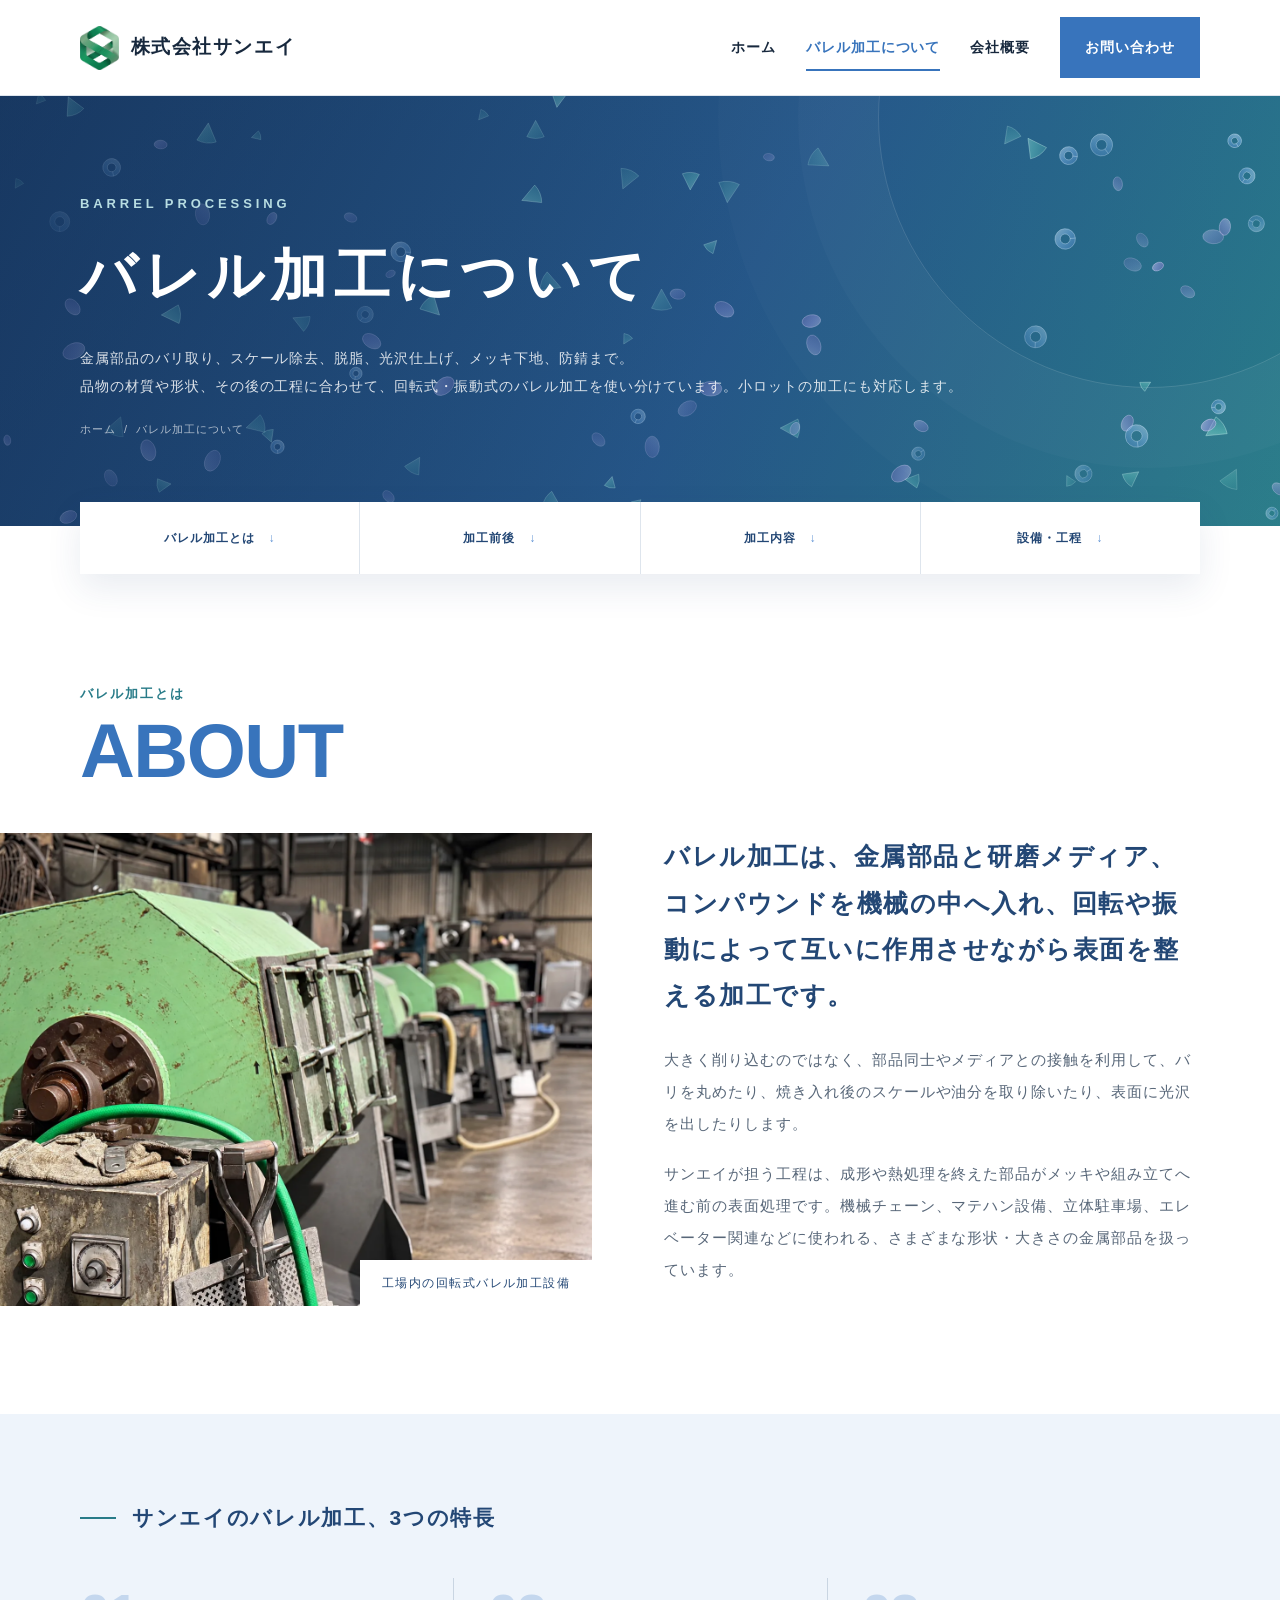
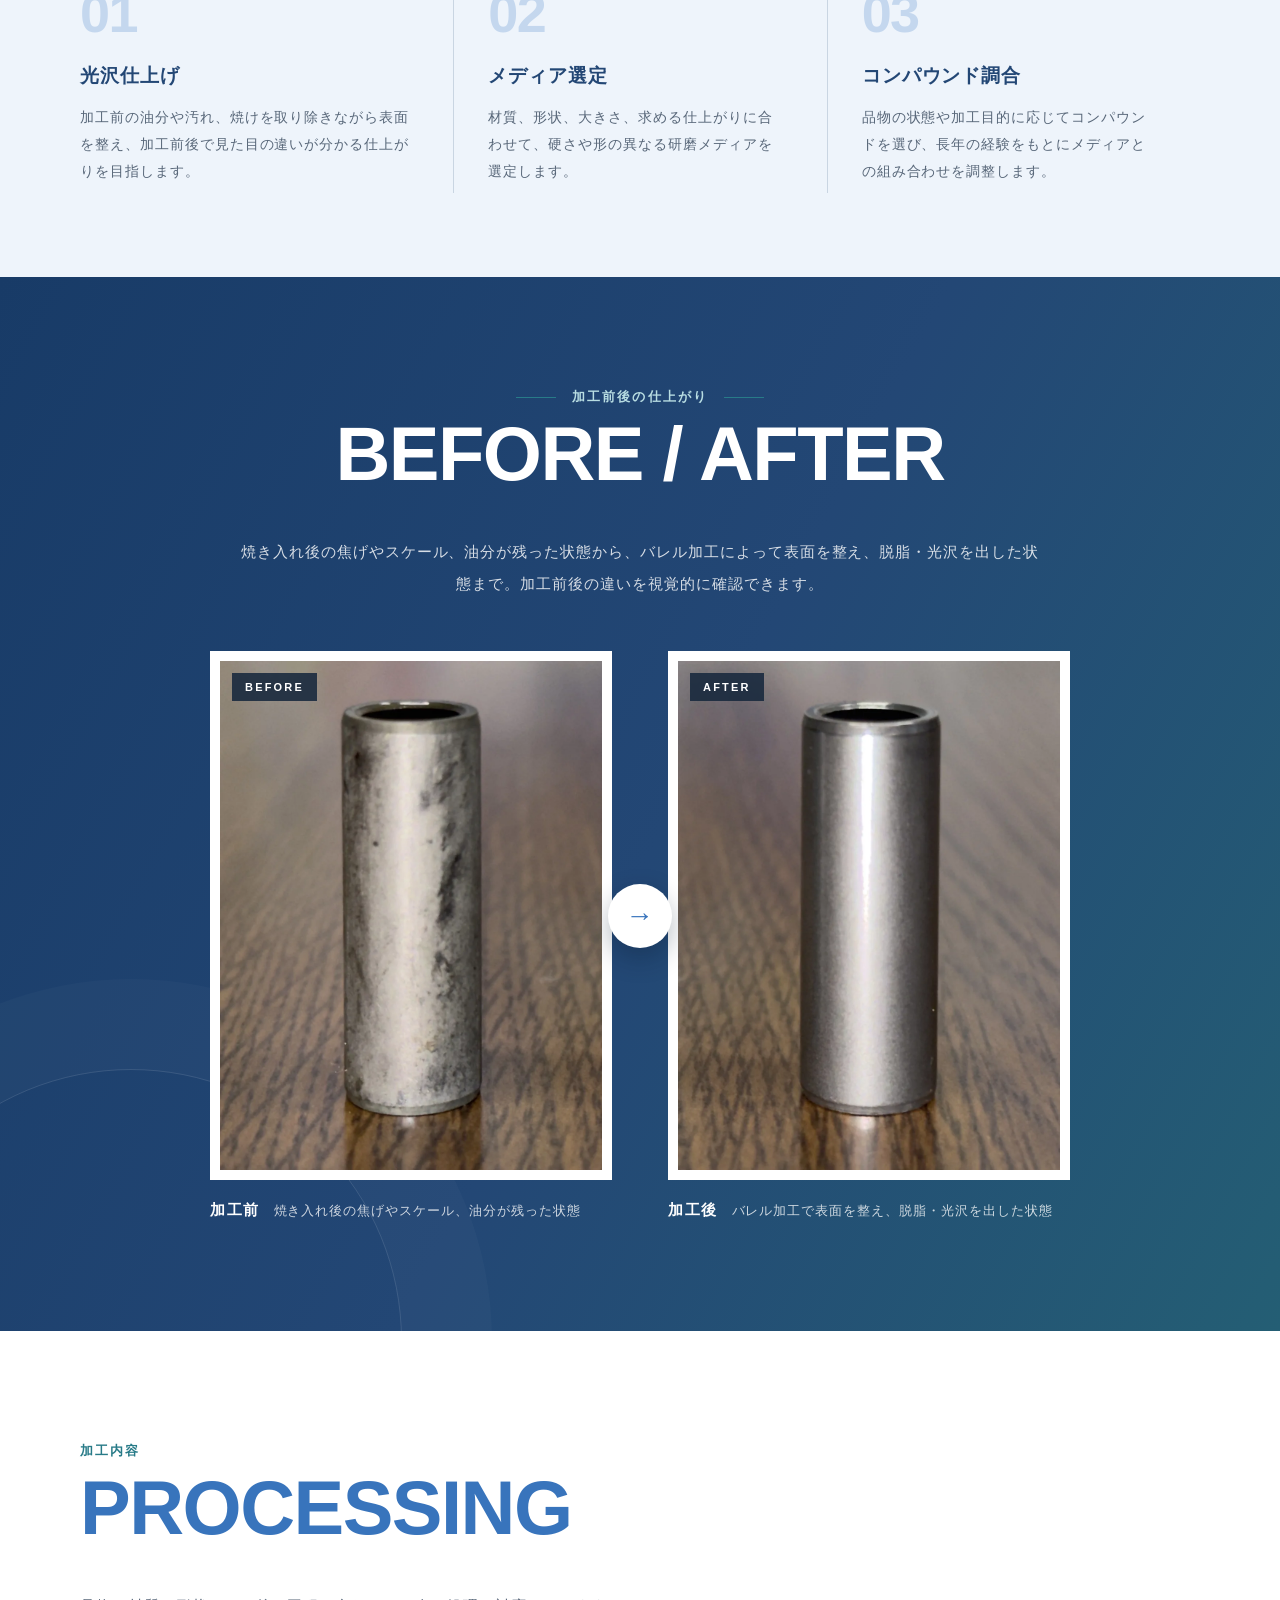
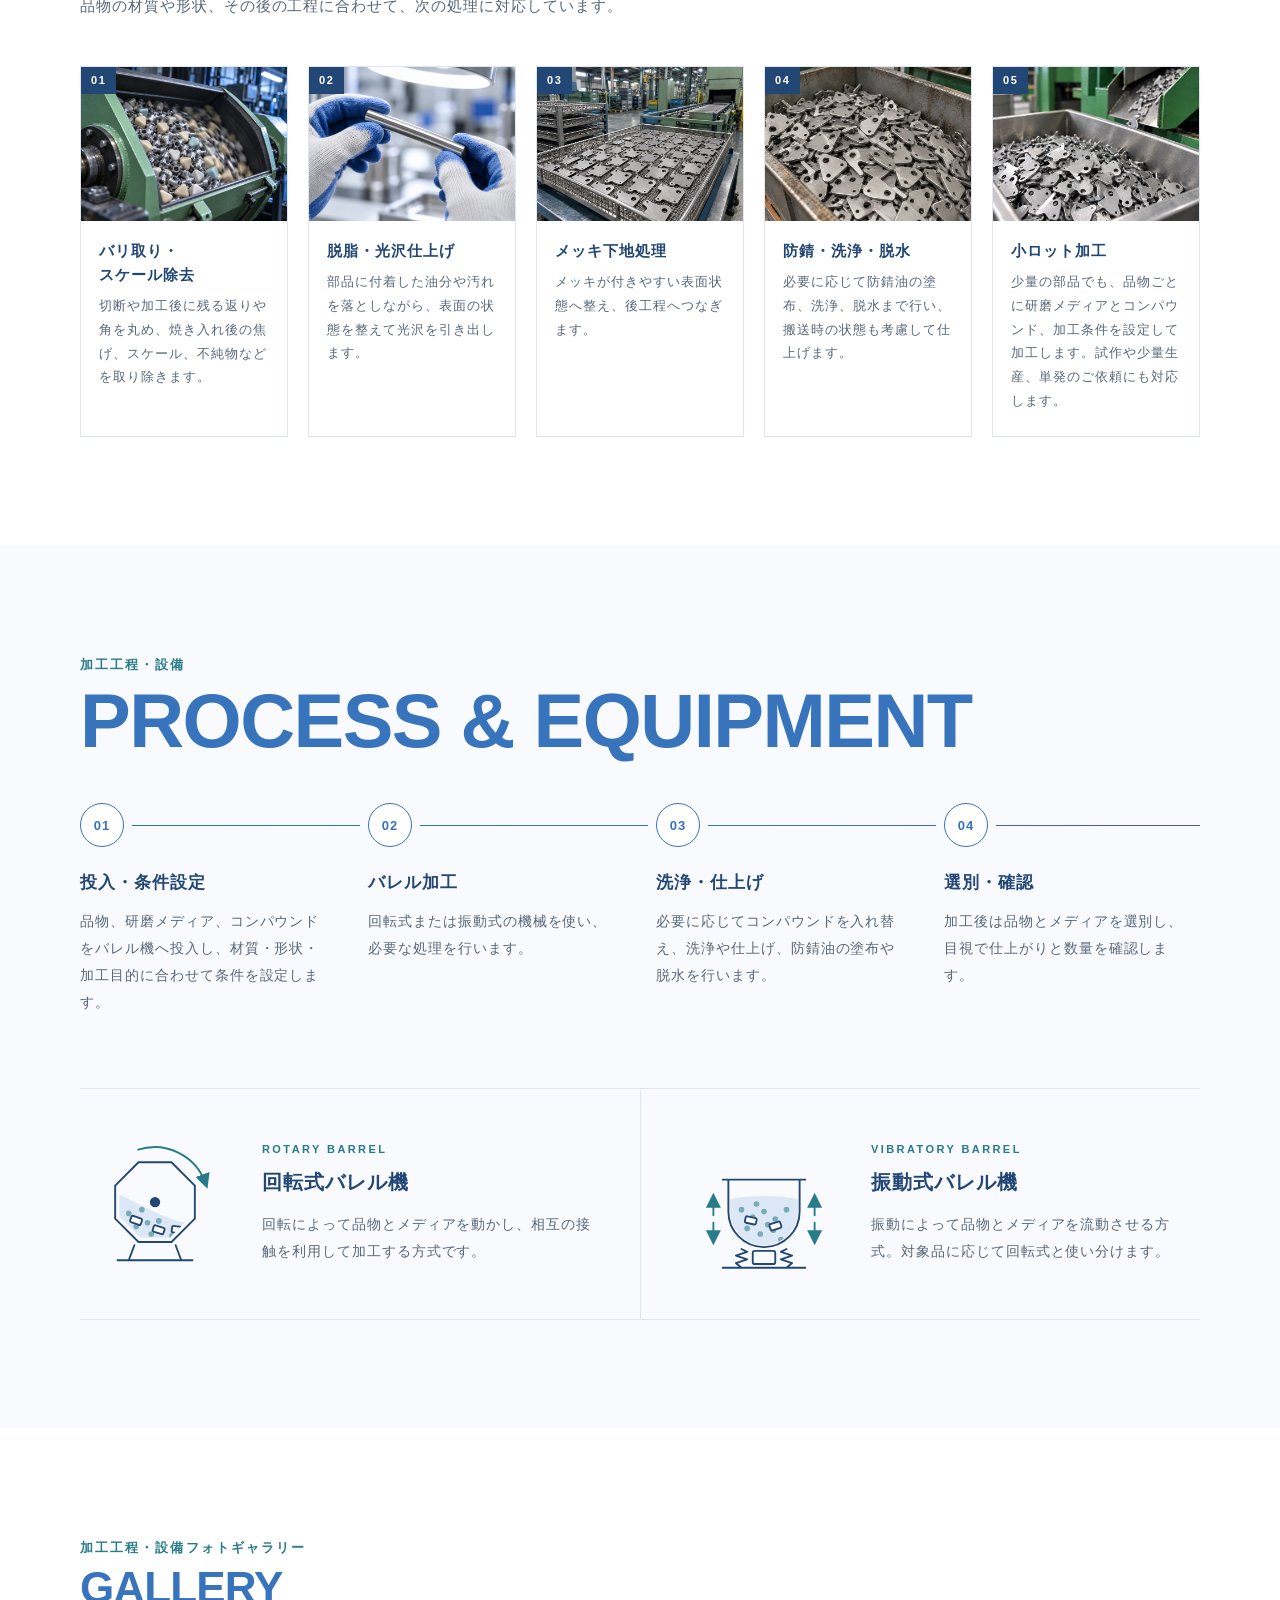
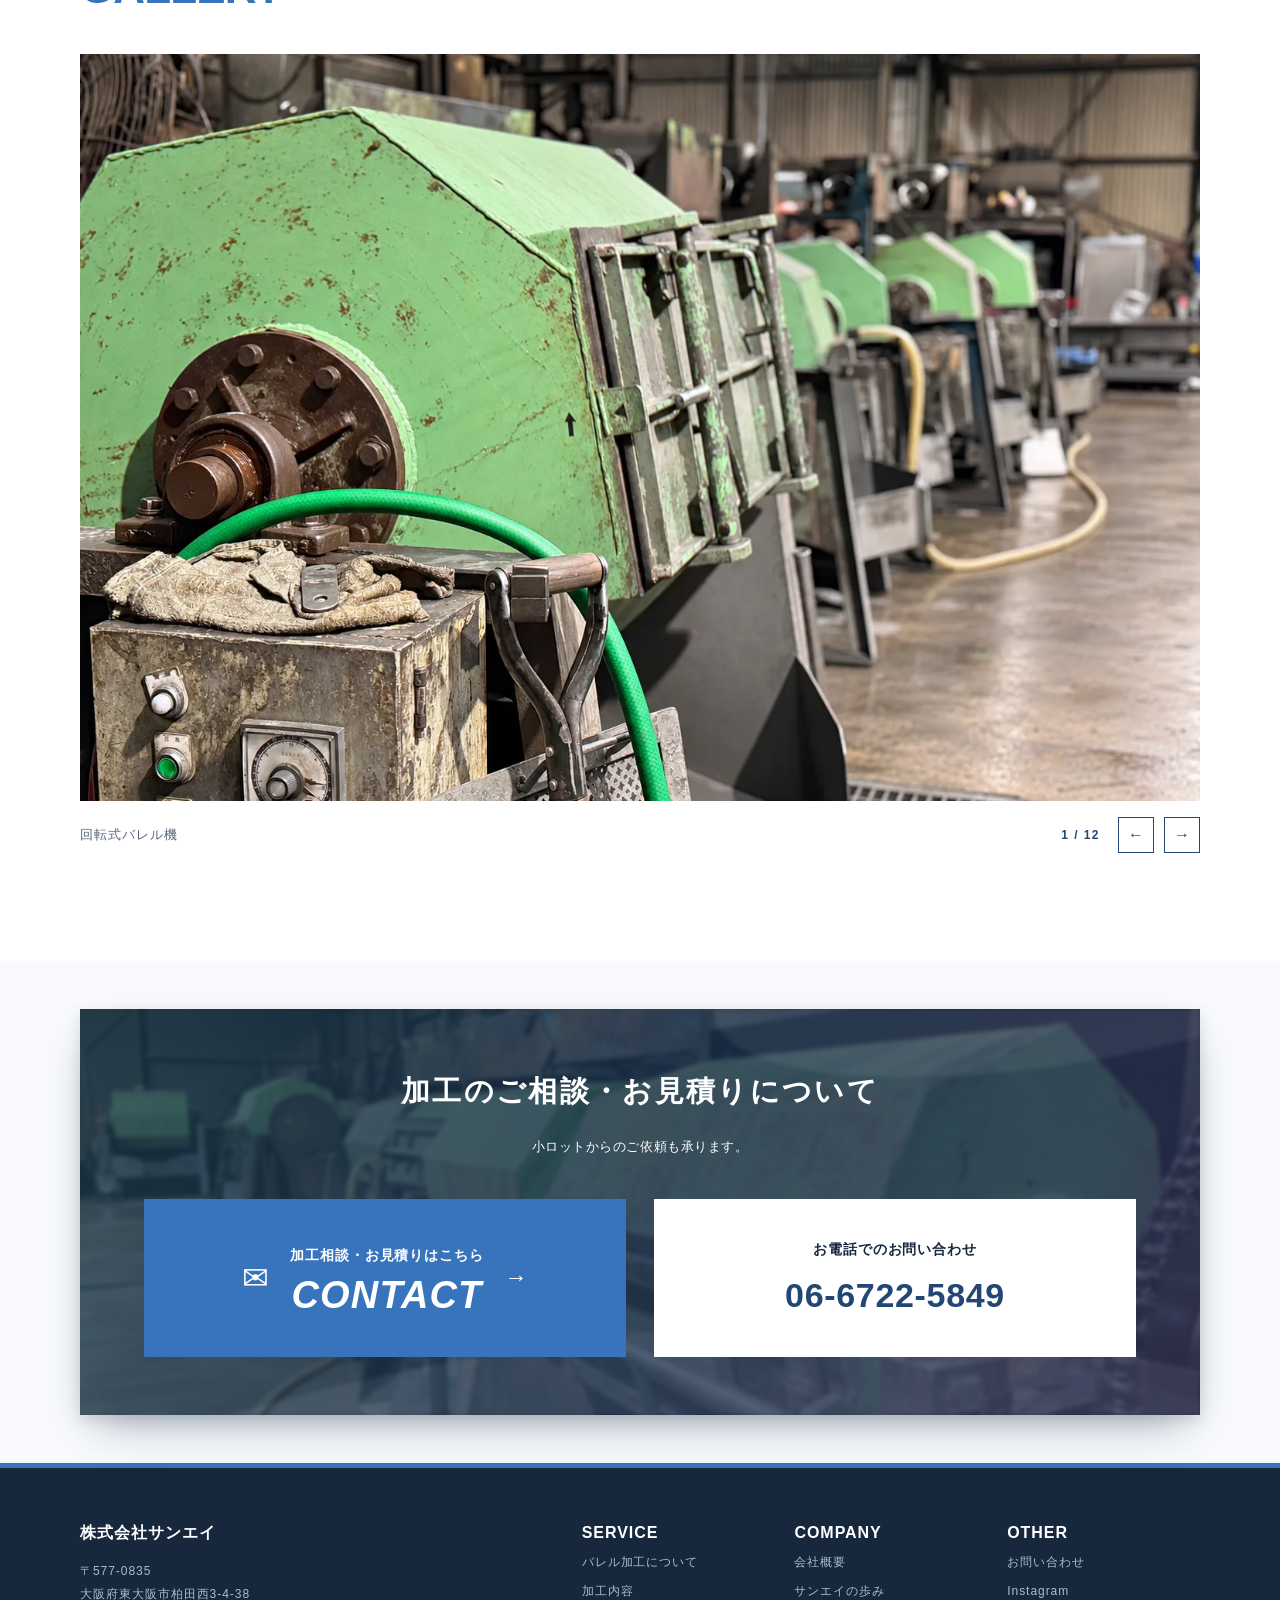
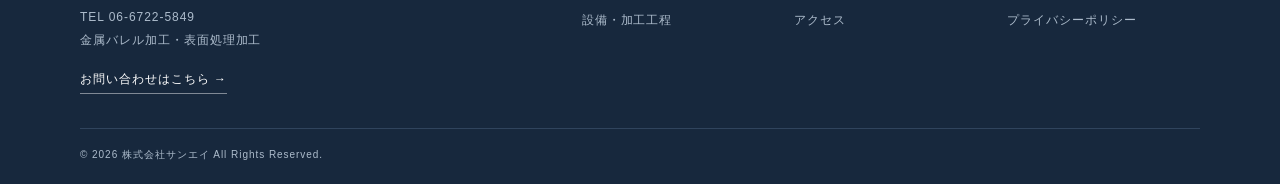
==== commit 99b48924: "支給の実写写真へ差し替え、ギャラリーを12枚に更新 - ほぼ同じ構図の写真を実写に置き換え（使用箇所すべてに反映）   01 回転式バレル機 / 02 研磨メディア / 03 工場外観 / 06・07" ====
--- a/barrel/index.html
+++ b/barrel/index.html
@@ -1,9 +1,9 @@
-<!doctype html><html lang="ja"><head><meta charset="utf-8"><meta name="viewport" content="width=device-width,initial-scale=1"><!-- 本番公開時に削除：検索エンジンのインデックスを許可する --><meta name="robots" content="noindex,nofollow"><title>バレル加工について｜バリ取り・脱脂・光沢仕上げ｜株式会社サンエイ</title><meta name="description" content="金属バレル加工の内容と工程をご紹介します。回転式・振動式バレル機によるバリ取り、スケール除去、脱脂、光沢仕上げ、メッキ下地処理、防錆処理、小ロット加工に対応。東大阪市の株式会社サンエイ。"><link rel="stylesheet" href="../assets/style.css?v=analogous-2"><link rel="stylesheet" href="../assets/barrel-motion.css"><script defer src="../assets/barrel-motion.js"></script><script defer src="../assets/gallery-slider.js?v=1"></script><link rel="icon" type="image/png" sizes="32x32" href="../assets/branding/favicon_32.png?v=20261014"><link rel="apple-touch-icon" href="../assets/branding/apple-touch-icon.png?v=20261014"><meta property="og:type" content="website"><meta property="og:site_name" content="株式会社サンエイ"><meta property="og:title" content="バレル加工について｜バリ取り・脱脂・光沢仕上げ｜株式会社サンエイ"><meta property="og:image" content="https://kdm-company.github.io/sanei-site/assets/branding/ogp_1200x630.jpg"><meta property="og:image:width" content="1200"><meta property="og:image:height" content="630"><meta property="og:image:alt" content="株式会社サンエイ 金属バレル加工・表面処理加工"><meta name="twitter:card" content="summary_large_image"><link rel="stylesheet" href="../assets/site-photos.css"><link rel="stylesheet" href="../assets/contact-banner.css?v=centered-2"><link rel="stylesheet" href="../assets/section-flow.css?v=2"><link rel="stylesheet" href="../assets/brand-refresh.css?v=2"><link rel="stylesheet" href="../assets/detail-refinement.css?v=1"><link rel="stylesheet" href="../assets/structure-refresh.css?v=4"><link rel="stylesheet" href="../assets/page-links.css?v=1"><link rel="stylesheet" href="../assets/subpage-finish.css?v=1"><link rel="stylesheet" href="../assets/subpage-layout.css?v=5"></head><body class="subpage barrelPage"><header class="header"><div class="wrap"><a class="brand" href="../index.html"><img src="../assets/branding/sanei-mark.png?v=20261014" alt="" width="400" height="440"><span>株式会社サンエイ</span></a><nav class="nav"><a class="" href="../index.html">ホーム</a><a class="current" href="../barrel/">バレル加工について</a><a class="" href="../company/">会社概要</a><a class="cta" href="../contact/">お問い合わせ</a></nav><details class="mobile-menu"><summary aria-label="メニュー">☰</summary><nav><a href="../index.html">ホーム</a><a href="../barrel/">バレル加工について</a><a href="../company/">会社概要</a><a href="../contact/">お問い合わせ</a></nav></details></div></header>
+<!doctype html><html lang="ja"><head><meta charset="utf-8"><meta name="viewport" content="width=device-width,initial-scale=1"><!-- 本番公開時に削除：検索エンジンのインデックスを許可する --><meta name="robots" content="noindex,nofollow"><title>バレル加工について｜バリ取り・脱脂・光沢仕上げ｜株式会社サンエイ</title><meta name="description" content="金属バレル加工の内容と工程をご紹介します。回転式・振動式バレル機によるバリ取り、スケール除去、脱脂、光沢仕上げ、メッキ下地処理、防錆処理、小ロット加工に対応。東大阪市の株式会社サンエイ。"><link rel="stylesheet" href="../assets/style.css?v=analogous-2"><link rel="stylesheet" href="../assets/barrel-motion.css"><script defer src="../assets/barrel-motion.js"></script><script defer src="../assets/gallery-slider.js?v=1"></script><link rel="icon" type="image/png" sizes="32x32" href="../assets/branding/favicon_32.png?v=20261014"><link rel="apple-touch-icon" href="../assets/branding/apple-touch-icon.png?v=20261014"><meta property="og:type" content="website"><meta property="og:site_name" content="株式会社サンエイ"><meta property="og:title" content="バレル加工について｜バリ取り・脱脂・光沢仕上げ｜株式会社サンエイ"><meta property="og:image" content="https://kdm-company.github.io/sanei-site/assets/branding/ogp_1200x630.jpg"><meta property="og:image:width" content="1200"><meta property="og:image:height" content="630"><meta property="og:image:alt" content="株式会社サンエイ 金属バレル加工・表面処理加工"><meta name="twitter:card" content="summary_large_image"><link rel="stylesheet" href="../assets/site-photos.css"><link rel="stylesheet" href="../assets/contact-banner.css?v=centered-2"><link rel="stylesheet" href="../assets/section-flow.css?v=2"><link rel="stylesheet" href="../assets/brand-refresh.css?v=3"><link rel="stylesheet" href="../assets/detail-refinement.css?v=1"><link rel="stylesheet" href="../assets/structure-refresh.css?v=4"><link rel="stylesheet" href="../assets/page-links.css?v=1"><link rel="stylesheet" href="../assets/subpage-finish.css?v=1"><link rel="stylesheet" href="../assets/subpage-layout.css?v=5"></head><body class="subpage barrelPage"><header class="header"><div class="wrap"><a class="brand" href="../index.html"><img src="../assets/branding/sanei-mark.png?v=20261014" alt="" width="400" height="440"><span>株式会社サンエイ</span></a><nav class="nav"><a class="" href="../index.html">ホーム</a><a class="current" href="../barrel/">バレル加工について</a><a class="" href="../company/">会社概要</a><a class="cta" href="../contact/">お問い合わせ</a></nav><details class="mobile-menu"><summary aria-label="メニュー">☰</summary><nav><a href="../index.html">ホーム</a><a href="../barrel/">バレル加工について</a><a href="../company/">会社概要</a><a href="../contact/">お問い合わせ</a></nav></details></div></header>
 <section class="pageHero"><div class="wrap"><span class="en">BARREL PROCESSING</span><h1>バレル加工について</h1><p>金属部品のバリ取り、スケール除去、脱脂、光沢仕上げ、メッキ下地、防錆まで。<br class="pc">品物の材質や形状、その後の工程に合わせて、回転式・振動式のバレル加工を使い分けています。小ロットの加工にも対応します。</p><nav class="breadcrumb" aria-label="パンくずリスト"><a href="../index.html">ホーム</a> / <span>バレル加工について</span></nav></div></section><nav class="pageIndex wrap" aria-label="ページ内メニュー"><a href="#about">バレル加工とは</a><a href="#results">加工前後</a><a href="#processing">加工内容</a><a href="#equipment">設備・工程</a></nav>
 <section id="about" class="section aboutEditorial">
 <div class="wrap"><div class="heading"><div class="ja">バレル加工とは</div><div class="en">ABOUT</div></div></div>
 <div class="aboutEditorialLayout">
-<figure class="aboutEditorialPhoto"><img class="sitePhoto" src="../assets/photos/01_service_barrel_factory.webp" width="1448" height="1086" loading="lazy" decoding="async" alt="工場内の回転式バレル加工設備"><figcaption>工場内の回転式バレル加工設備</figcaption></figure>
+<figure class="aboutEditorialPhoto"><img class="sitePhoto" src="../assets/photos/01_service_barrel_factory.webp?v=20261015" width="1448" height="1086" loading="lazy" decoding="async" alt="工場内の回転式バレル加工設備"><figcaption>工場内の回転式バレル加工設備</figcaption></figure>
 <div class="aboutEditorialText">
 <p class="leadText">バレル加工は、金属部品と研磨メディア、コンパウンドを機械の中へ入れ、回転や振動によって互いに作用させながら表面を整える加工です。</p>
 <p class="bodyText">大きく削り込むのではなく、部品同士やメディアとの接触を利用して、バリを丸めたり、焼き入れ後のスケールや油分を取り除いたり、表面に光沢を出したりします。</p>
@@ -64,13 +64,20 @@
 <div class="heading"><div class="ja">加工工程・設備フォトギャラリー</div><div class="en compact">GALLERY</div></div>
 <div class="slider" data-slider>
 <div class="sliderTrack" tabindex="0" aria-label="フォトギャラリー（左右キーで切り替え）">
-<figure class="slide"><img class="sitePhoto" src="../assets/photos/06_factory_processing_line.webp" width="1448" height="1086" loading="lazy" decoding="async" alt="工場内の加工設備ライン"><figcaption>加工設備</figcaption></figure>
-<figure class="slide"><img class="sitePhoto" src="../assets/photos/04_equipment_hand_crank.webp" width="1448" height="1086" loading="lazy" decoding="async" alt="バレル加工設備の操作ハンドル"><figcaption>加工設備</figcaption></figure>
-<figure class="slide"><img class="sitePhoto" src="../assets/photos/01_service_barrel_factory.webp" width="1448" height="1086" loading="lazy" decoding="async" alt="回転式バレル機"><figcaption>回転式バレル</figcaption></figure>
-<figure class="slide"><img class="sitePhoto" src="../assets/photos/05_process_parts_collection.webp" width="1448" height="1086" loading="lazy" decoding="async" alt="加工された金属部品の回収工程"><figcaption>加工工程</figcaption></figure>
-<figure class="slide"><img class="sitePhoto" src="../assets/photos/07_factory_interior_gallery.webp" width="1448" height="1086" loading="lazy" decoding="async" alt="工場内の様子"><figcaption>工場内</figcaption></figure>
+<figure class="slide"><img class="sitePhoto" src="../assets/photos/01_service_barrel_factory.webp?v=20261015" width="1448" height="1086" loading="lazy" decoding="async" alt="回転式バレル機と操作盤"><figcaption>回転式バレル機</figcaption></figure>
+<figure class="slide"><img class="sitePhoto" src="../assets/photos/06_factory_processing_line.webp?v=20261015" width="1448" height="1086" loading="lazy" decoding="async" alt="回転式バレル機が並ぶ工場内"><figcaption>工場内</figcaption></figure>
+<figure class="slide"><img class="sitePhoto" src="../assets/photos/g02_barrel_machines.webp?v=20261015" width="1448" height="1086" loading="lazy" decoding="async" alt="バレル加工機"><figcaption>バレル加工機</figcaption></figure>
+<figure class="slide"><img class="sitePhoto" src="../assets/photos/g01_barrel_opening.webp?v=20261015" width="1448" height="1086" loading="lazy" decoding="async" alt="回転式バレル機の投入口"><figcaption>投入口</figcaption></figure>
+<figure class="slide"><img class="sitePhoto" src="../assets/photos/g05_hex_barrel.webp?v=20261015" width="1448" height="1086" loading="lazy" decoding="async" alt="六角形のバレル槽"><figcaption>バレル槽</figcaption></figure>
+<figure class="slide"><img class="sitePhoto" src="../assets/photos/g03_vibratory_barrels.webp?v=20261015" width="1448" height="1086" loading="lazy" decoding="async" alt="振動式バレル機"><figcaption>振動式バレル機</figcaption></figure>
+<figure class="slide"><img class="sitePhoto" src="../assets/photos/g04_vibratory_tub.webp?v=20261015" width="1448" height="1086" loading="lazy" decoding="async" alt="振動式バレル機の槽とメディア"><figcaption>振動式バレル機の槽</figcaption></figure>
+<figure class="slide"><img class="sitePhoto" src="../assets/photos/02_service_polishing_media.webp?v=20261015" width="1448" height="1086" loading="lazy" decoding="async" alt="研磨メディア"><figcaption>研磨メディア</figcaption></figure>
+<figure class="slide"><img class="sitePhoto" src="../assets/photos/g06_parts_containers.webp?v=20261015" width="1448" height="1086" loading="lazy" decoding="async" alt="部品搬送用のコンテナ"><figcaption>搬送用コンテナ</figcaption></figure>
+<figure class="slide"><img class="sitePhoto" src="../assets/photos/03_company_exterior.webp?v=20261015" width="1448" height="1086" loading="lazy" decoding="async" alt="株式会社サンエイの工場外観"><figcaption>工場外観</figcaption></figure>
+<figure class="slide"><img class="sitePhoto" src="../assets/photos/10_works_deburring.webp?v=20261015" width="1448" height="1086" loading="lazy" decoding="async" alt="回転式バレル機によるバリ取り・スケール除去工程"><figcaption>バリ取り・スケール除去</figcaption></figure>
+<figure class="slide"><img class="sitePhoto" src="../assets/photos/11_works_polishing_inspection.webp?v=20261015" width="1448" height="1086" loading="lazy" decoding="async" alt="脱脂・光沢仕上げ後の金属部品を確認する様子"><figcaption>仕上がりの確認</figcaption></figure>
 </div>
-<div class="sliderBar"><span class="sliderCount"><span data-current>1</span> / 5</span><button type="button" class="sliderBtn" data-prev aria-label="前の写真">←</button><button type="button" class="sliderBtn" data-next aria-label="次の写真">→</button></div>
+<div class="sliderBar"><span class="sliderCount"><span data-current>1</span> / 12</span><button type="button" class="sliderBtn" data-prev aria-label="前の写真">←</button><button type="button" class="sliderBtn" data-next aria-label="次の写真">→</button></div>
 </div>
 </div>
 </section>
--- a/assets/brand-refresh.css
+++ b/assets/brand-refresh.css
@@ -6,7 +6,7 @@
 .historyBand .en{color:var(--blue)}
 .historyBand p{color:var(--gray)}
 .historyBand .button{border-color:var(--blue);color:var(--blue)}
-.contactBanner:before{content:"";position:absolute;inset:0;z-index:-2;background:url("photos/06_factory_processing_line.webp") center 54% / cover no-repeat;opacity:.12;pointer-events:none}
+.contactBanner:before{content:"";position:absolute;inset:0;z-index:-2;background:url("photos/06_factory_processing_line.webp?v=20261015") center 54% / cover no-repeat;opacity:.12;pointer-events:none}
 @media(max-width:767px){
  .header .brand{width:auto;gap:9px}
  .header .brand img{height:34px}
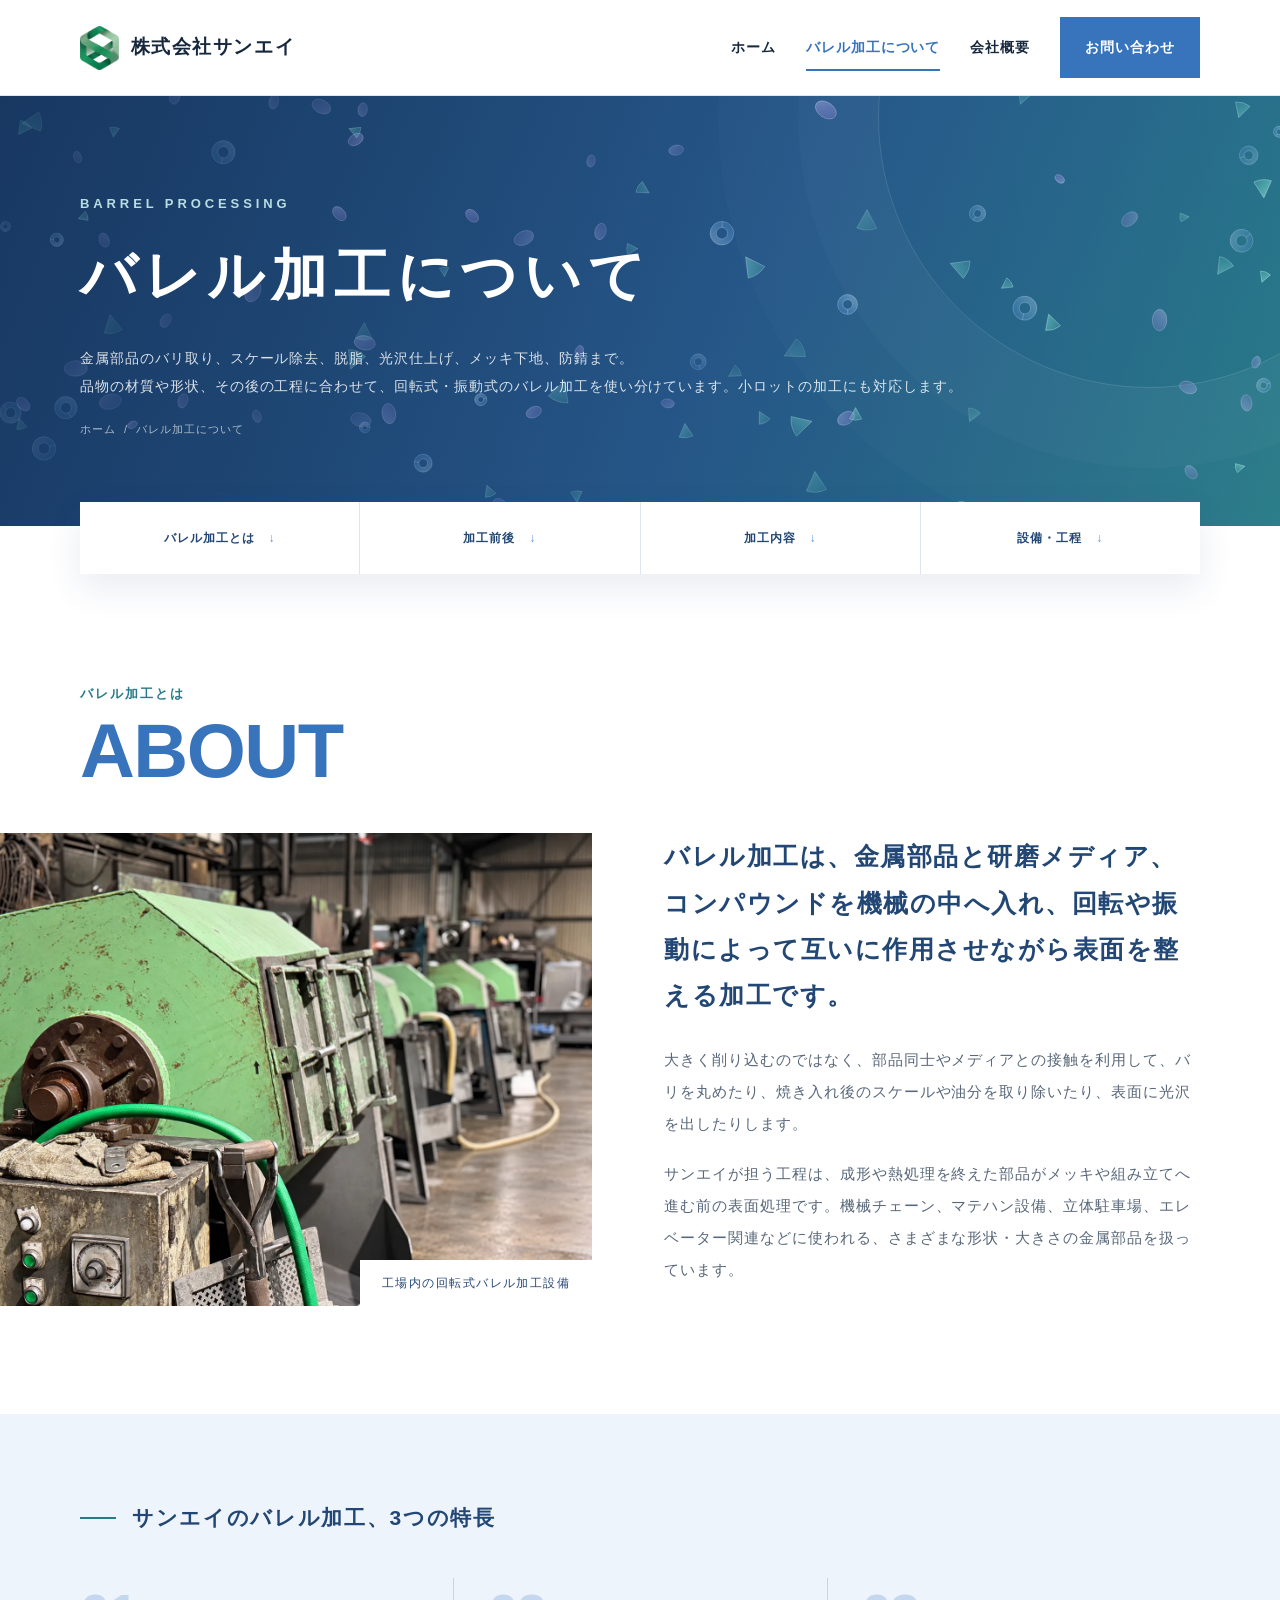
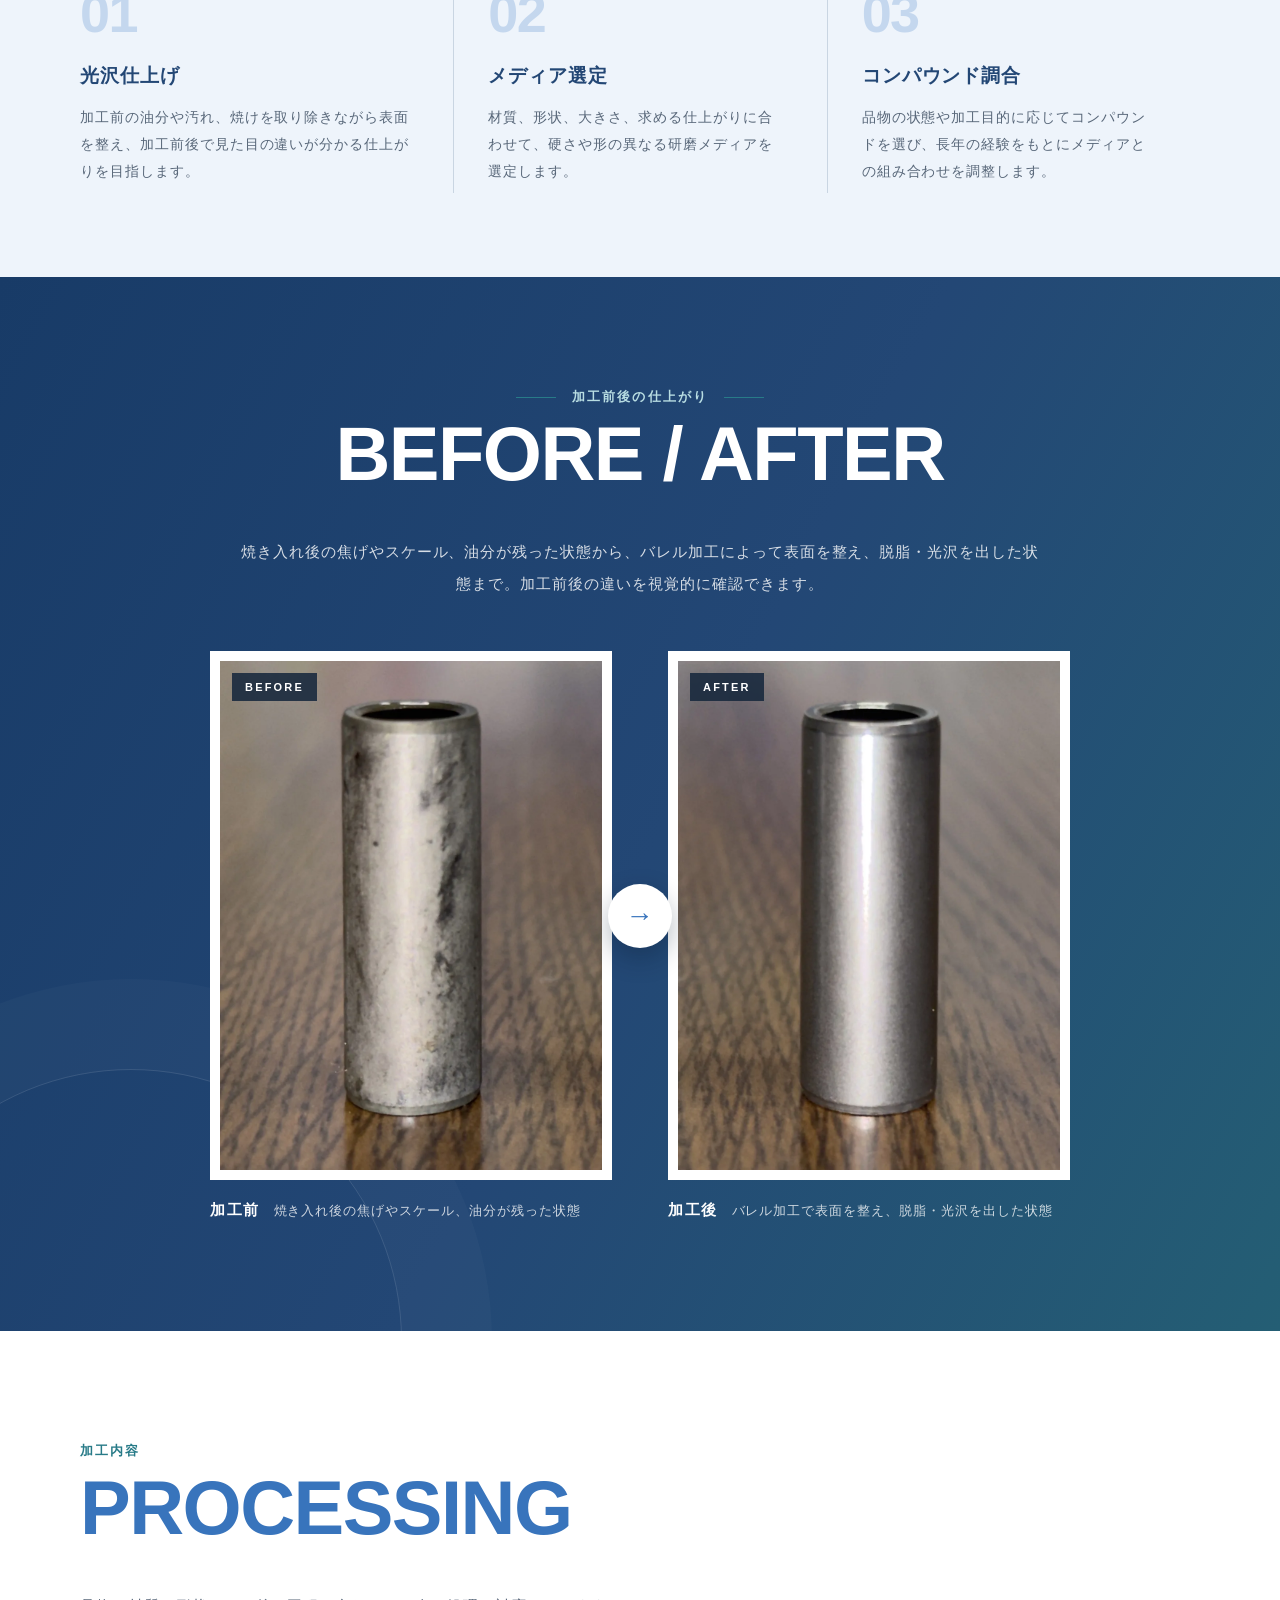
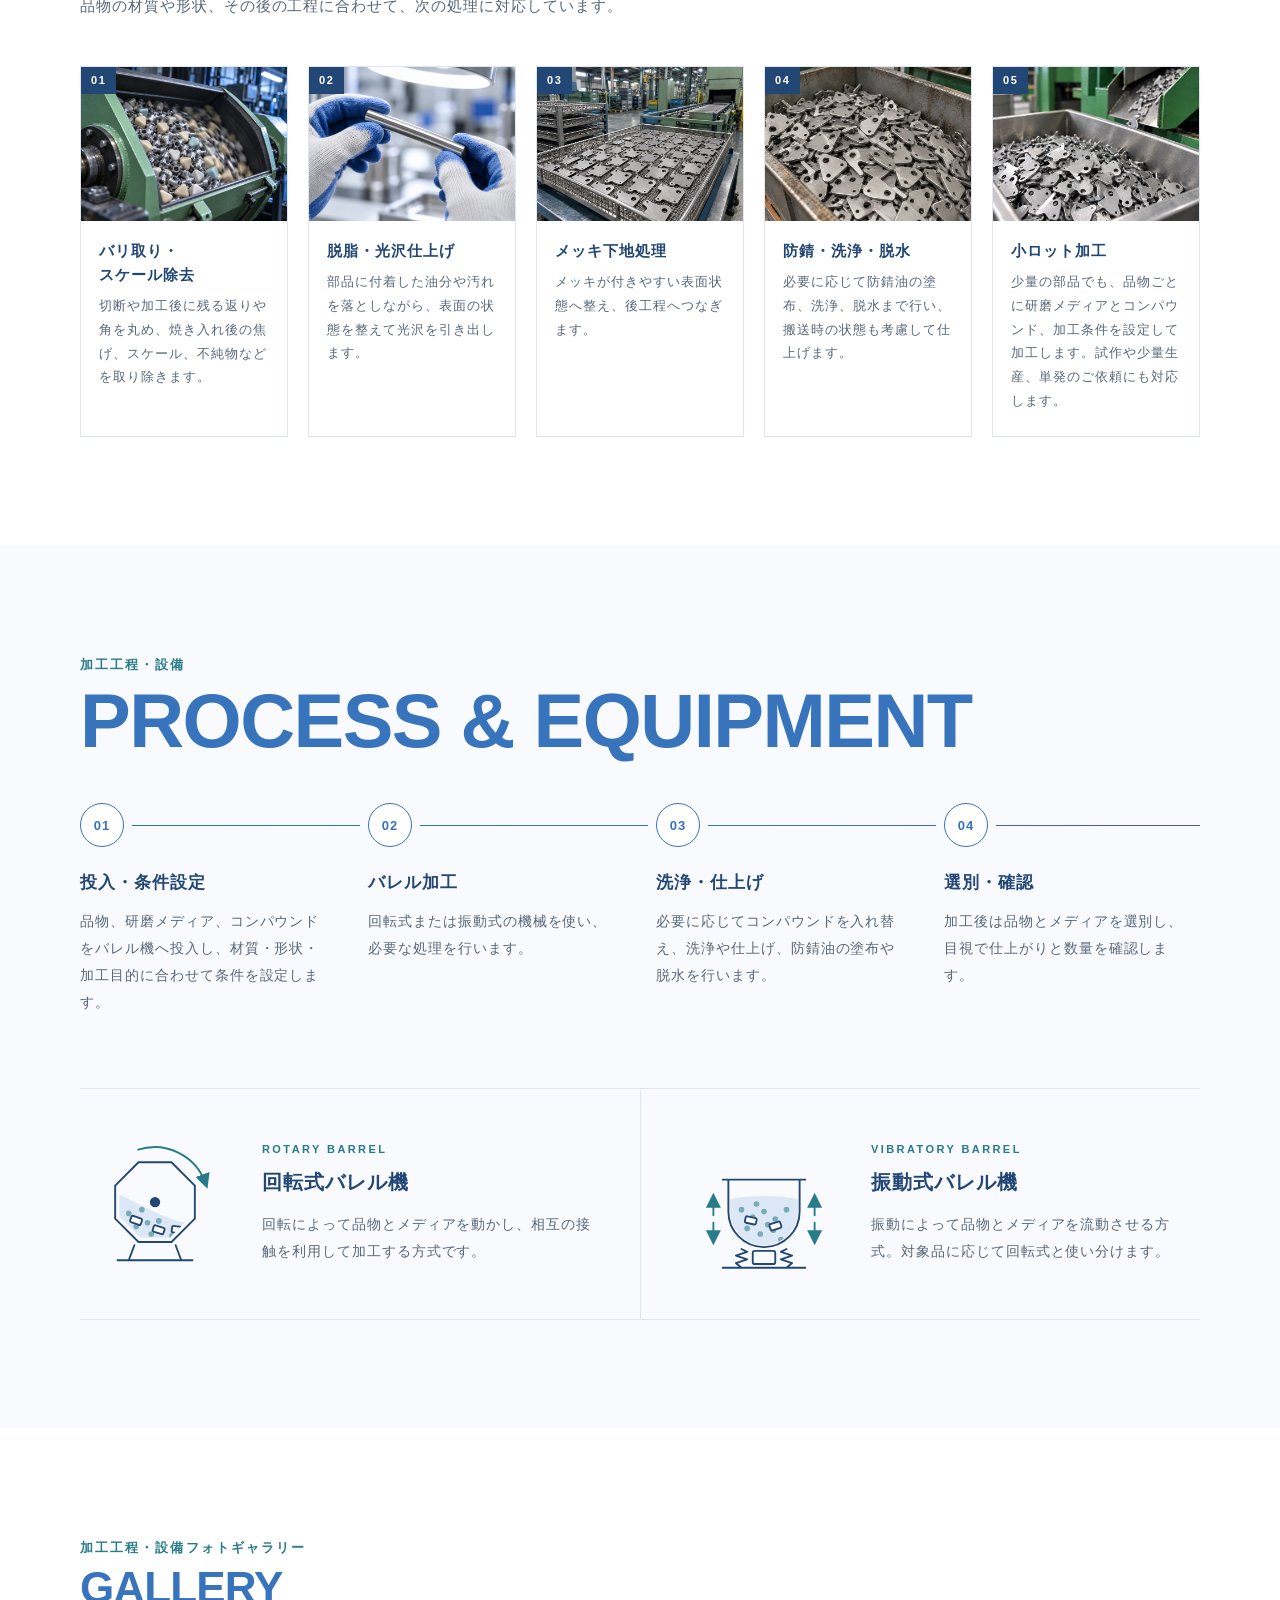
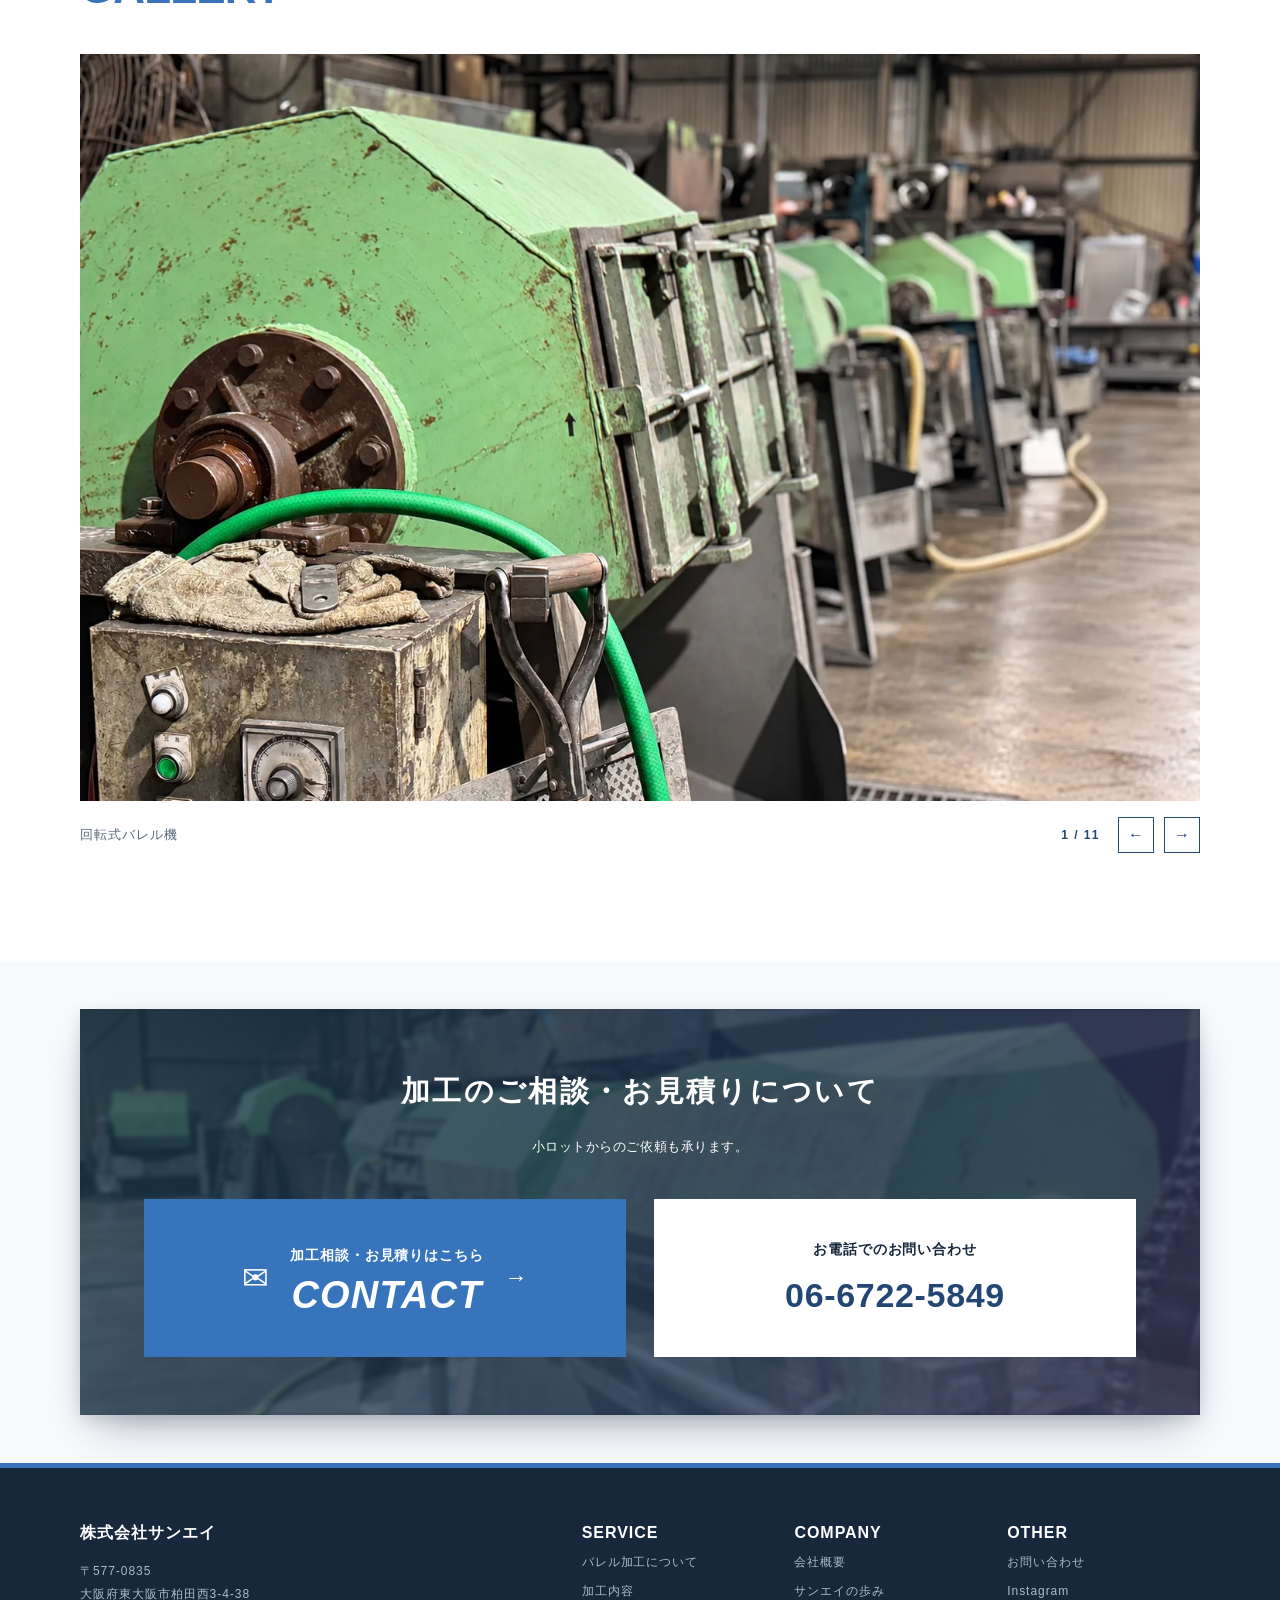
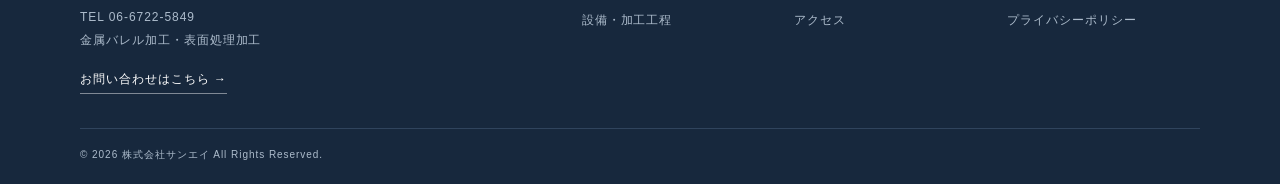
==== commit dacf3f6d: "ギャラリーから搬送用コンテナの写真を削除（掲載不可のため） Co-Authored-By: Claude Opus 5.5 <noreply@anthropic.com>" ====
--- a/barrel/index.html
+++ b/barrel/index.html
@@ -72,12 +72,11 @@
 <figure class="slide"><img class="sitePhoto" src="../assets/photos/g03_vibratory_barrels.webp?v=20261015" width="1448" height="1086" loading="lazy" decoding="async" alt="振動式バレル機"><figcaption>振動式バレル機</figcaption></figure>
 <figure class="slide"><img class="sitePhoto" src="../assets/photos/g04_vibratory_tub.webp?v=20261015" width="1448" height="1086" loading="lazy" decoding="async" alt="振動式バレル機の槽とメディア"><figcaption>振動式バレル機の槽</figcaption></figure>
 <figure class="slide"><img class="sitePhoto" src="../assets/photos/02_service_polishing_media.webp?v=20261015" width="1448" height="1086" loading="lazy" decoding="async" alt="研磨メディア"><figcaption>研磨メディア</figcaption></figure>
-<figure class="slide"><img class="sitePhoto" src="../assets/photos/g06_parts_containers.webp?v=20261015" width="1448" height="1086" loading="lazy" decoding="async" alt="部品搬送用のコンテナ"><figcaption>搬送用コンテナ</figcaption></figure>
 <figure class="slide"><img class="sitePhoto" src="../assets/photos/03_company_exterior.webp?v=20261015" width="1448" height="1086" loading="lazy" decoding="async" alt="株式会社サンエイの工場外観"><figcaption>工場外観</figcaption></figure>
 <figure class="slide"><img class="sitePhoto" src="../assets/photos/10_works_deburring.webp?v=20261015" width="1448" height="1086" loading="lazy" decoding="async" alt="回転式バレル機によるバリ取り・スケール除去工程"><figcaption>バリ取り・スケール除去</figcaption></figure>
 <figure class="slide"><img class="sitePhoto" src="../assets/photos/11_works_polishing_inspection.webp?v=20261015" width="1448" height="1086" loading="lazy" decoding="async" alt="脱脂・光沢仕上げ後の金属部品を確認する様子"><figcaption>仕上がりの確認</figcaption></figure>
 </div>
-<div class="sliderBar"><span class="sliderCount"><span data-current>1</span> / 12</span><button type="button" class="sliderBtn" data-prev aria-label="前の写真">←</button><button type="button" class="sliderBtn" data-next aria-label="次の写真">→</button></div>
+<div class="sliderBar"><span class="sliderCount"><span data-current>1</span> / 11</span><button type="button" class="sliderBtn" data-prev aria-label="前の写真">←</button><button type="button" class="sliderBtn" data-next aria-label="次の写真">→</button></div>
 </div>
 </div>
 </section>
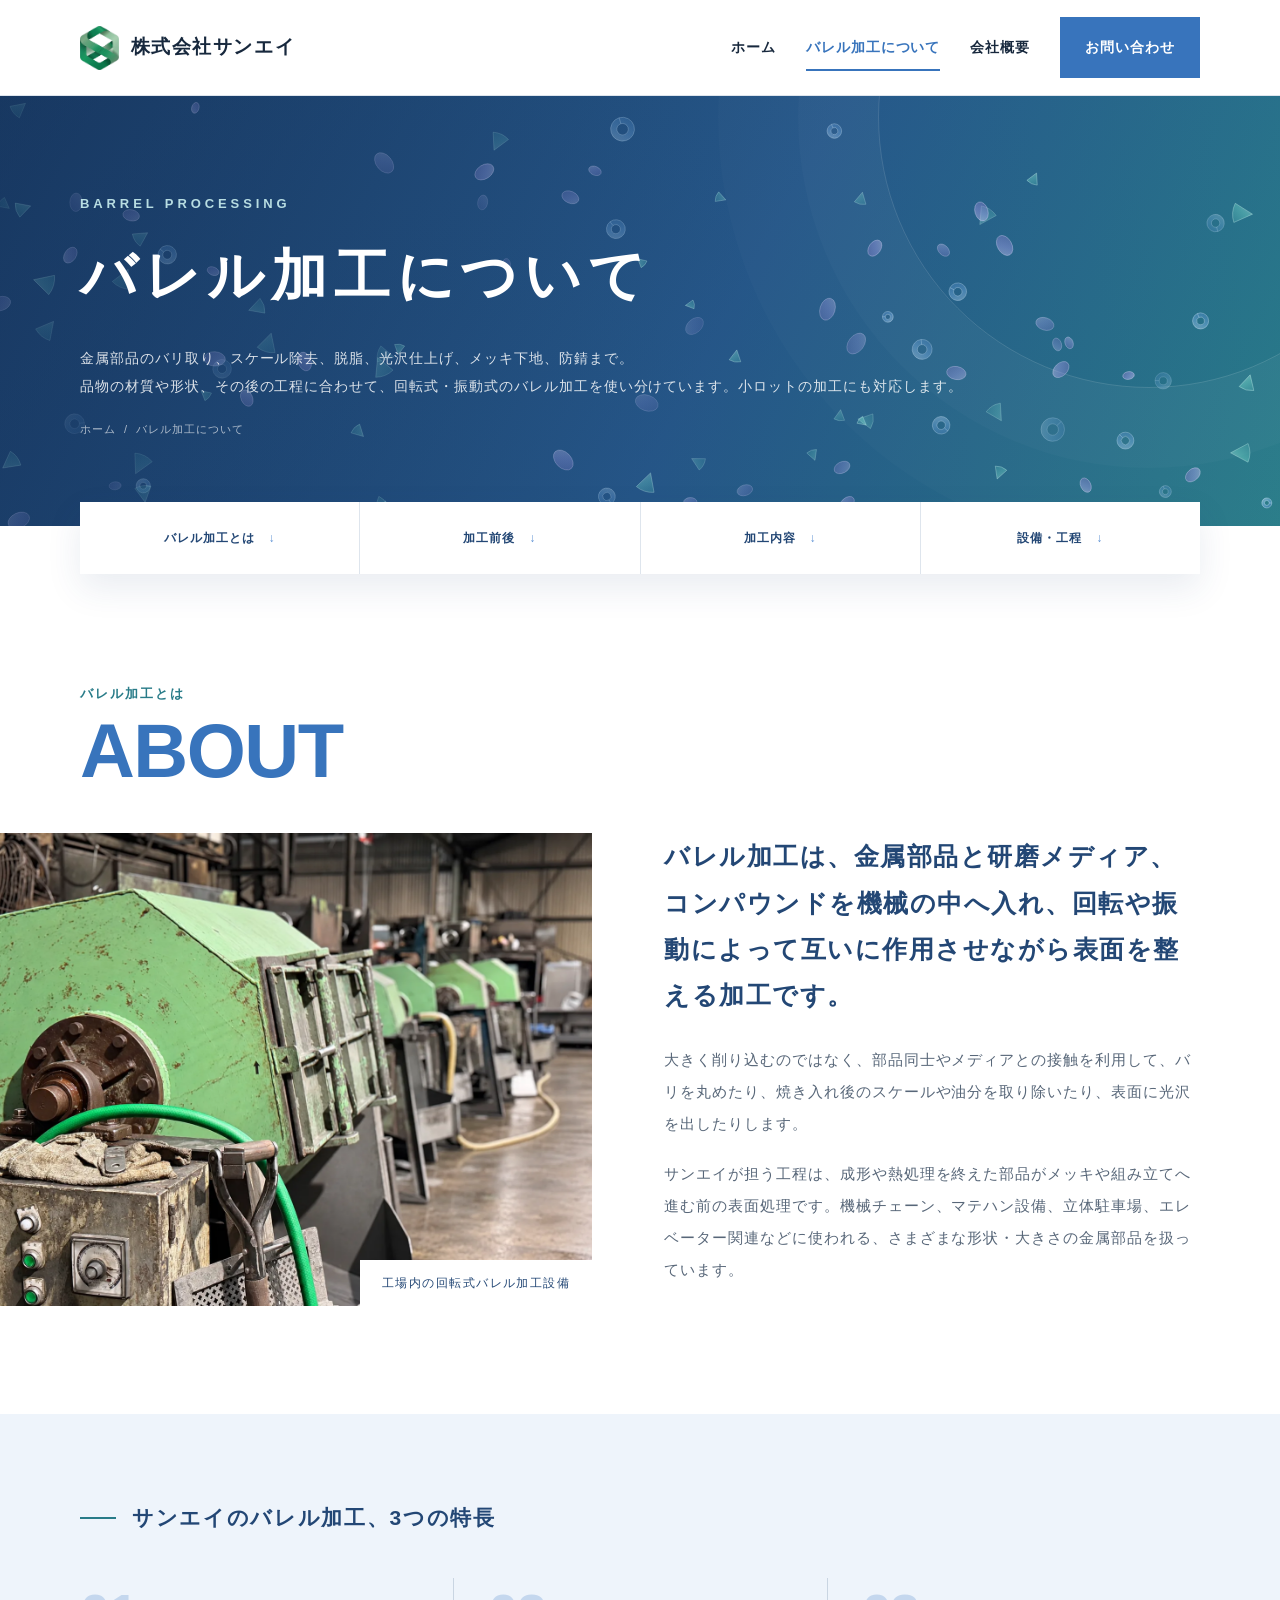
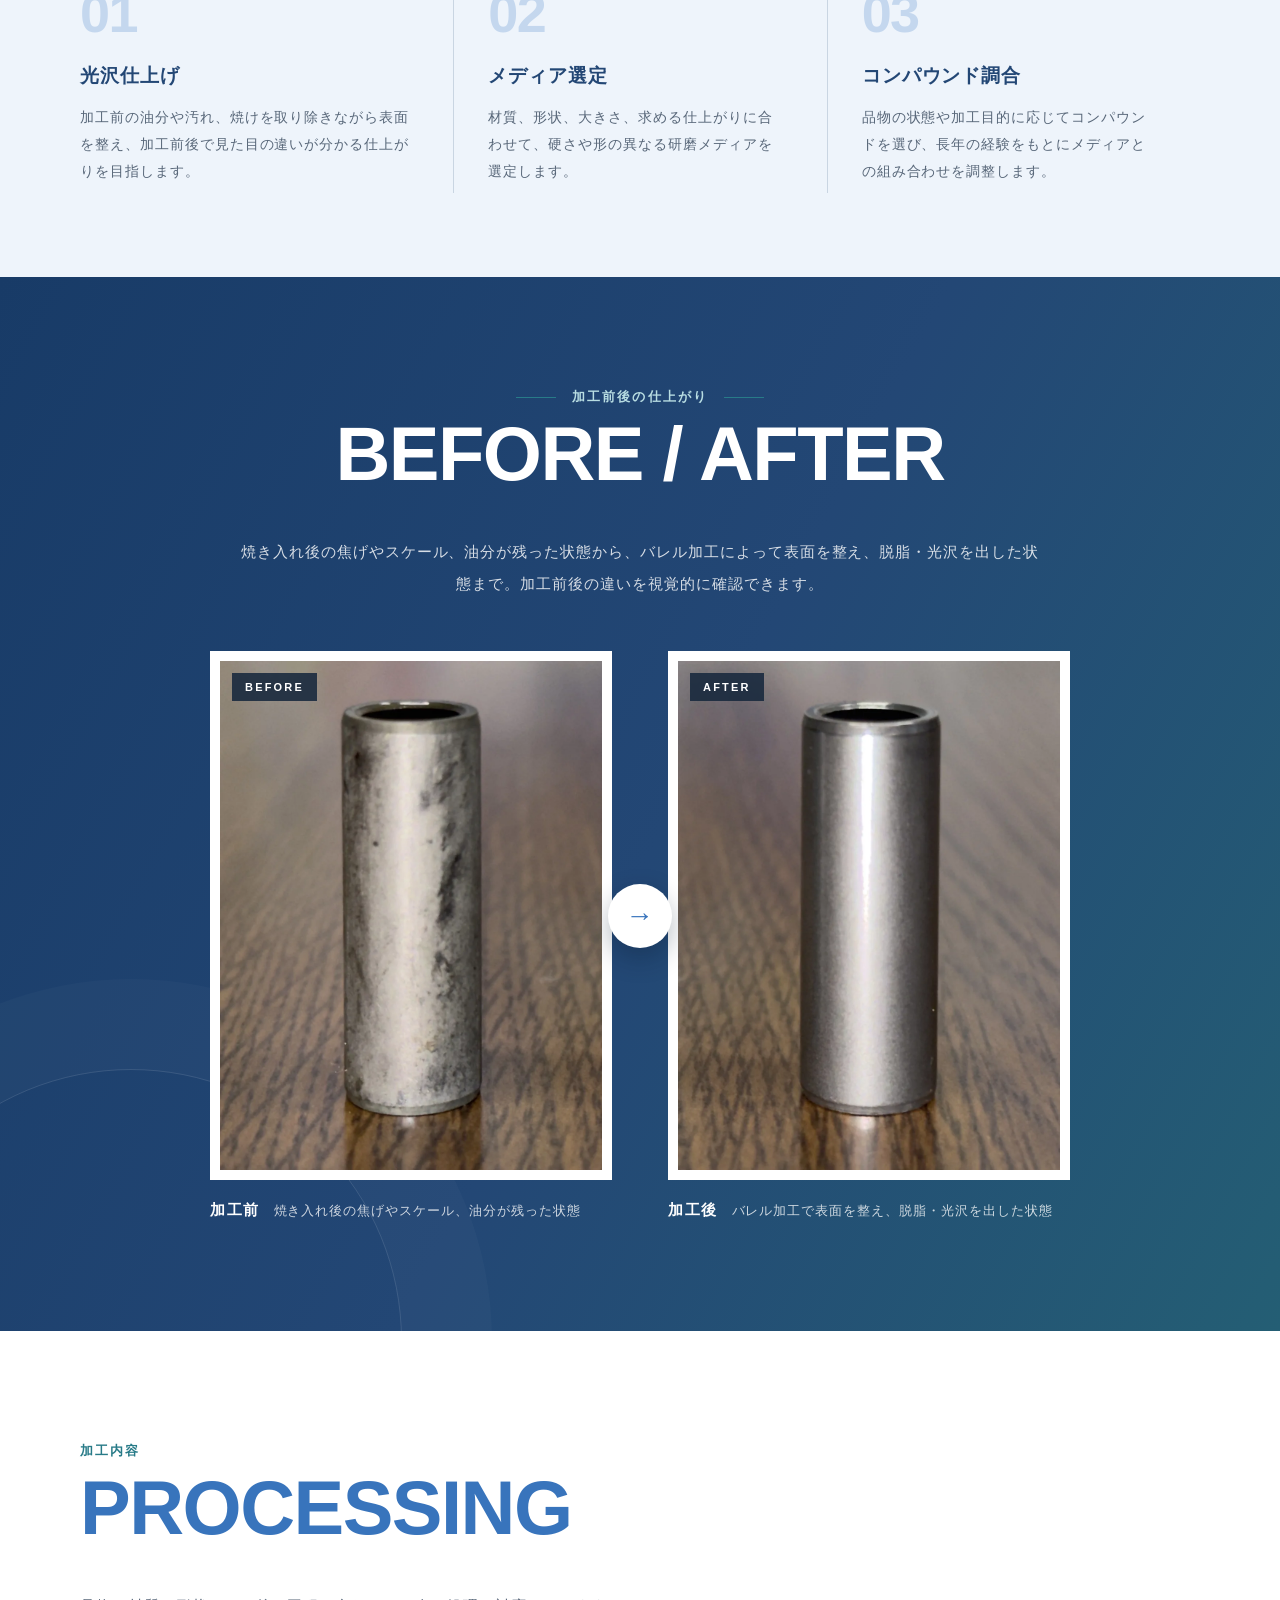
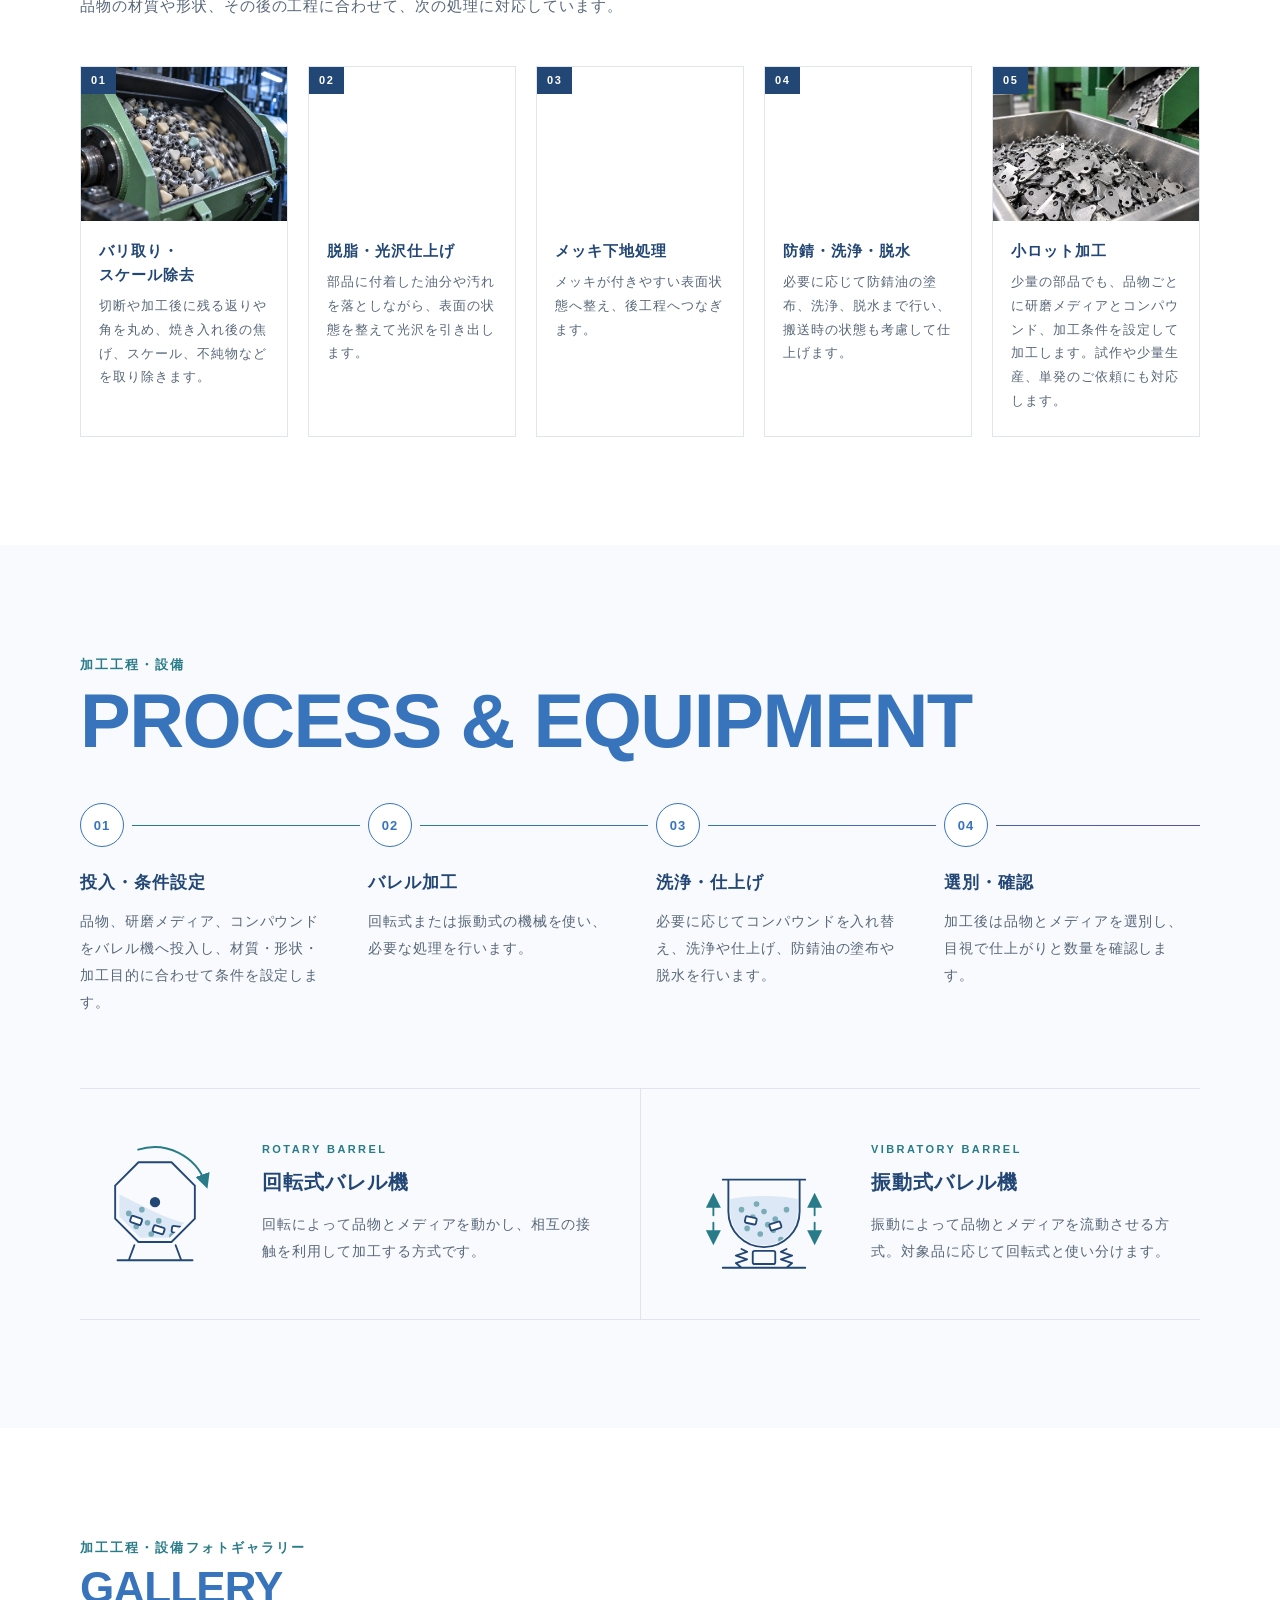
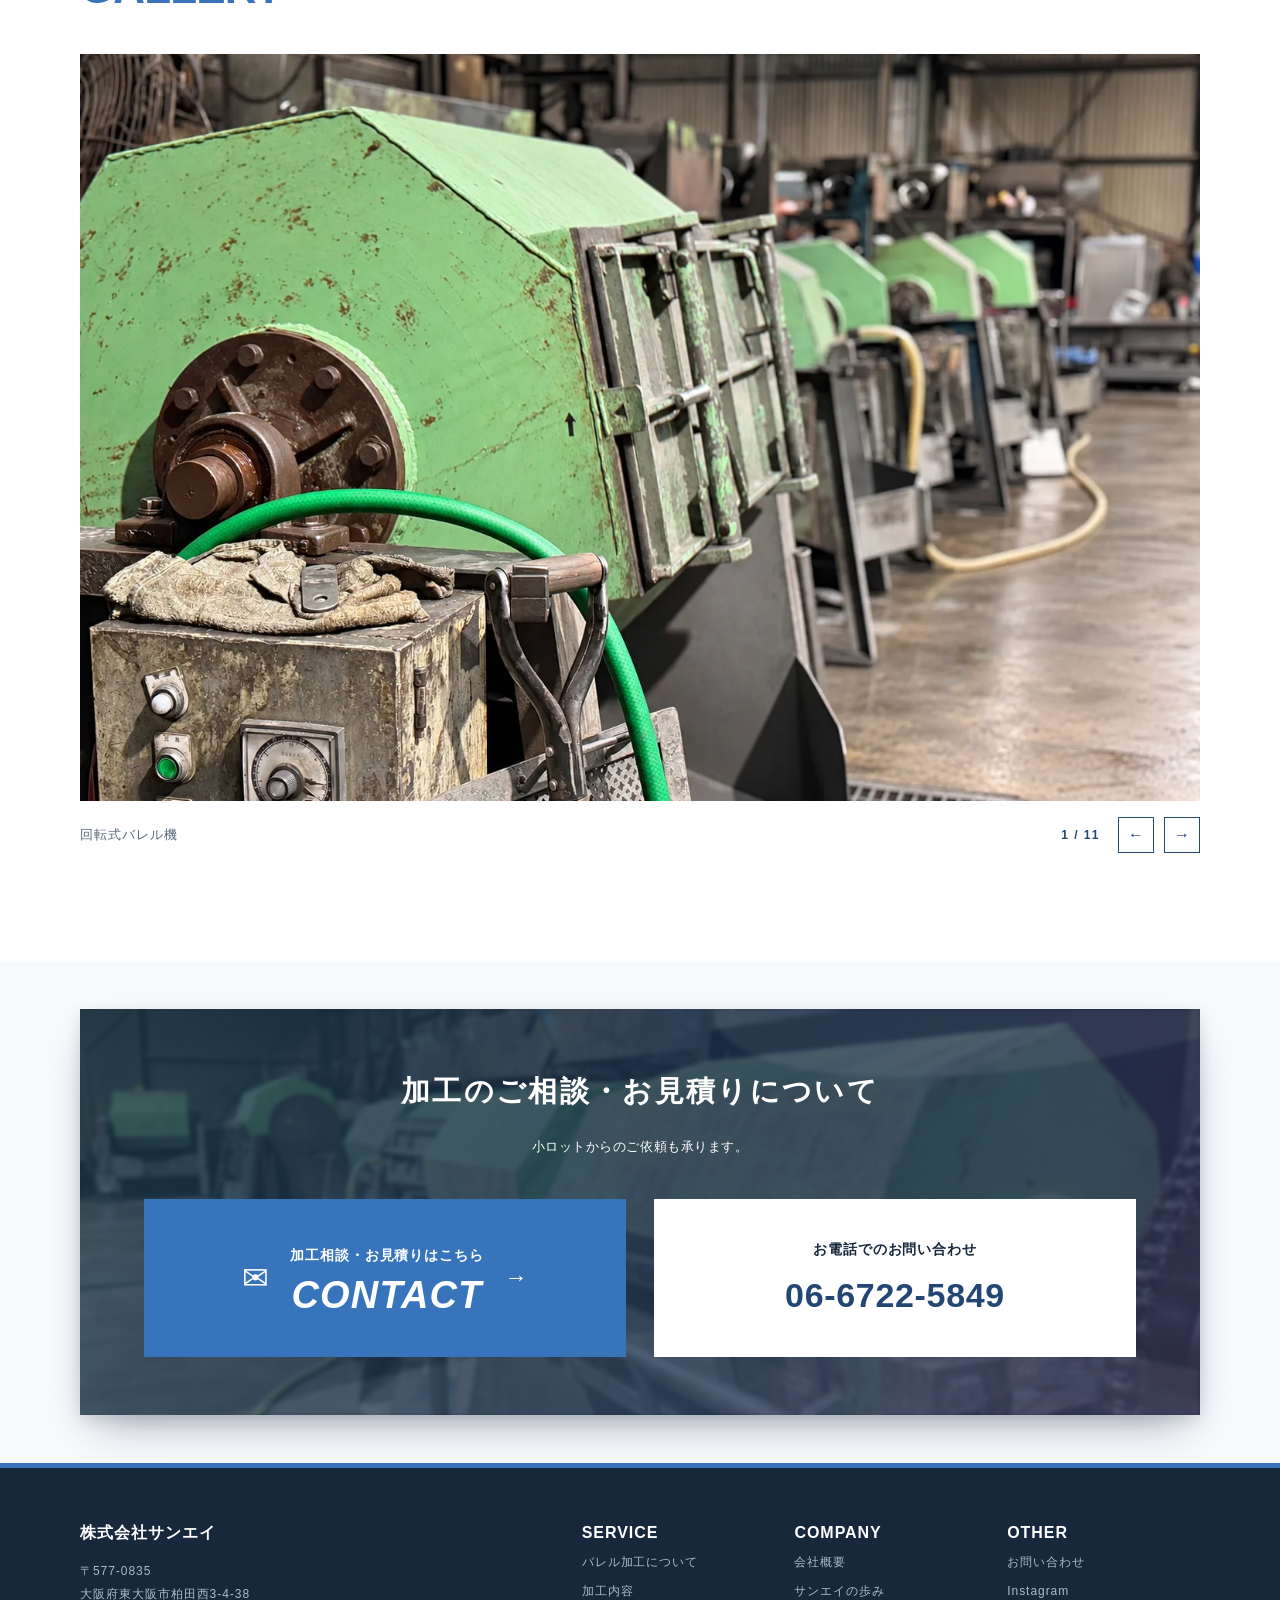
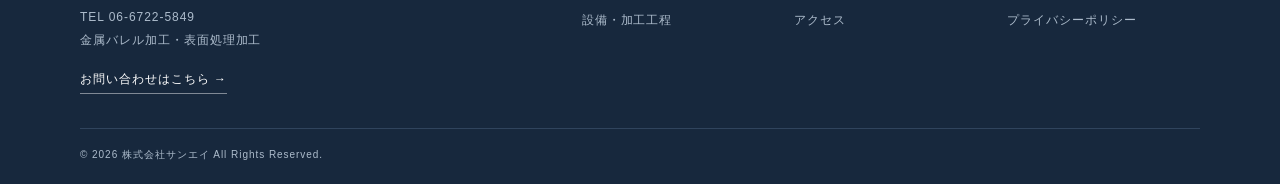
==== commit 817b9f0b: "本番公開の準備：Cloudflare Workers 設定と sanei-barrel.jp 向けの URL・SEO 設定 - noindex を外し（プライバシーポリシーのみ noindex）、ca" ====
--- a/barrel/index.html
+++ b/barrel/index.html
@@ -1,4 +1,4 @@
-<!doctype html><html lang="ja"><head><meta charset="utf-8"><meta name="viewport" content="width=device-width,initial-scale=1"><!-- 本番公開時に削除：検索エンジンのインデックスを許可する --><meta name="robots" content="noindex,nofollow"><title>バレル加工について｜バリ取り・脱脂・光沢仕上げ｜株式会社サンエイ</title><meta name="description" content="金属バレル加工の内容と工程をご紹介します。回転式・振動式バレル機によるバリ取り、スケール除去、脱脂、光沢仕上げ、メッキ下地処理、防錆処理、小ロット加工に対応。東大阪市の株式会社サンエイ。"><link rel="stylesheet" href="../assets/style.css?v=analogous-2"><link rel="stylesheet" href="../assets/barrel-motion.css"><script defer src="../assets/barrel-motion.js"></script><script defer src="../assets/gallery-slider.js?v=1"></script><link rel="icon" type="image/png" sizes="32x32" href="../assets/branding/favicon_32.png?v=20261014"><link rel="apple-touch-icon" href="../assets/branding/apple-touch-icon.png?v=20261014"><meta property="og:type" content="website"><meta property="og:site_name" content="株式会社サンエイ"><meta property="og:title" content="バレル加工について｜バリ取り・脱脂・光沢仕上げ｜株式会社サンエイ"><meta property="og:image" content="https://kdm-company.github.io/sanei-site/assets/branding/ogp_1200x630.jpg"><meta property="og:image:width" content="1200"><meta property="og:image:height" content="630"><meta property="og:image:alt" content="株式会社サンエイ 金属バレル加工・表面処理加工"><meta name="twitter:card" content="summary_large_image"><link rel="stylesheet" href="../assets/site-photos.css"><link rel="stylesheet" href="../assets/contact-banner.css?v=centered-2"><link rel="stylesheet" href="../assets/section-flow.css?v=2"><link rel="stylesheet" href="../assets/brand-refresh.css?v=3"><link rel="stylesheet" href="../assets/detail-refinement.css?v=1"><link rel="stylesheet" href="../assets/structure-refresh.css?v=4"><link rel="stylesheet" href="../assets/page-links.css?v=1"><link rel="stylesheet" href="../assets/subpage-finish.css?v=1"><link rel="stylesheet" href="../assets/subpage-layout.css?v=5"></head><body class="subpage barrelPage"><header class="header"><div class="wrap"><a class="brand" href="../index.html"><img src="../assets/branding/sanei-mark.png?v=20261014" alt="" width="400" height="440"><span>株式会社サンエイ</span></a><nav class="nav"><a class="" href="../index.html">ホーム</a><a class="current" href="../barrel/">バレル加工について</a><a class="" href="../company/">会社概要</a><a class="cta" href="../contact/">お問い合わせ</a></nav><details class="mobile-menu"><summary aria-label="メニュー">☰</summary><nav><a href="../index.html">ホーム</a><a href="../barrel/">バレル加工について</a><a href="../company/">会社概要</a><a href="../contact/">お問い合わせ</a></nav></details></div></header>
+<!doctype html><html lang="ja"><head><meta charset="utf-8"><meta name="viewport" content="width=device-width,initial-scale=1"><title>バレル加工について｜バリ取り・脱脂・光沢仕上げ｜株式会社サンエイ</title><meta name="description" content="金属バレル加工の内容と工程をご紹介します。回転式・振動式バレル機によるバリ取り、スケール除去、脱脂、光沢仕上げ、メッキ下地処理、防錆処理、小ロット加工に対応。東大阪市の株式会社サンエイ。"><link rel="stylesheet" href="../assets/style.css?v=analogous-2"><link rel="stylesheet" href="../assets/barrel-motion.css"><script defer src="../assets/barrel-motion.js"></script><script defer src="../assets/gallery-slider.js?v=1"></script><link rel="icon" type="image/png" sizes="32x32" href="../assets/branding/favicon_32.png?v=20261014"><link rel="apple-touch-icon" href="../assets/branding/apple-touch-icon.png?v=20261014"><link rel="canonical" href="https://sanei-barrel.jp/barrel/"><meta property="og:url" content="https://sanei-barrel.jp/barrel/"><meta property="og:type" content="website"><meta property="og:site_name" content="株式会社サンエイ"><meta property="og:title" content="バレル加工について｜バリ取り・脱脂・光沢仕上げ｜株式会社サンエイ"><meta property="og:image" content="https://sanei-barrel.jp/assets/branding/ogp_1200x630.jpg"><meta property="og:image:width" content="1200"><meta property="og:image:height" content="630"><meta property="og:image:alt" content="株式会社サンエイ 金属バレル加工・表面処理加工"><meta name="twitter:card" content="summary_large_image"><link rel="stylesheet" href="../assets/site-photos.css"><link rel="stylesheet" href="../assets/contact-banner.css?v=centered-2"><link rel="stylesheet" href="../assets/section-flow.css?v=2"><link rel="stylesheet" href="../assets/brand-refresh.css?v=3"><link rel="stylesheet" href="../assets/detail-refinement.css?v=1"><link rel="stylesheet" href="../assets/structure-refresh.css?v=4"><link rel="stylesheet" href="../assets/page-links.css?v=1"><link rel="stylesheet" href="../assets/subpage-finish.css?v=1"><link rel="stylesheet" href="../assets/subpage-layout.css?v=5"></head><body class="subpage barrelPage"><header class="header"><div class="wrap"><a class="brand" href="../index.html"><img src="../assets/branding/sanei-mark.png?v=20261014" alt="" width="400" height="440"><span>株式会社サンエイ</span></a><nav class="nav"><a class="" href="../index.html">ホーム</a><a class="current" href="../barrel/">バレル加工について</a><a class="" href="../company/">会社概要</a><a class="cta" href="../contact/">お問い合わせ</a></nav><details class="mobile-menu"><summary aria-label="メニュー">☰</summary><nav><a href="../index.html">ホーム</a><a href="../barrel/">バレル加工について</a><a href="../company/">会社概要</a><a href="../contact/">お問い合わせ</a></nav></details></div></header>
 <section class="pageHero"><div class="wrap"><span class="en">BARREL PROCESSING</span><h1>バレル加工について</h1><p>金属部品のバリ取り、スケール除去、脱脂、光沢仕上げ、メッキ下地、防錆まで。<br class="pc">品物の材質や形状、その後の工程に合わせて、回転式・振動式のバレル加工を使い分けています。小ロットの加工にも対応します。</p><nav class="breadcrumb" aria-label="パンくずリスト"><a href="../index.html">ホーム</a> / <span>バレル加工について</span></nav></div></section><nav class="pageIndex wrap" aria-label="ページ内メニュー"><a href="#about">バレル加工とは</a><a href="#results">加工前後</a><a href="#processing">加工内容</a><a href="#equipment">設備・工程</a></nav>
 <section id="about" class="section aboutEditorial">
 <div class="wrap"><div class="heading"><div class="ja">バレル加工とは</div><div class="en">ABOUT</div></div></div>
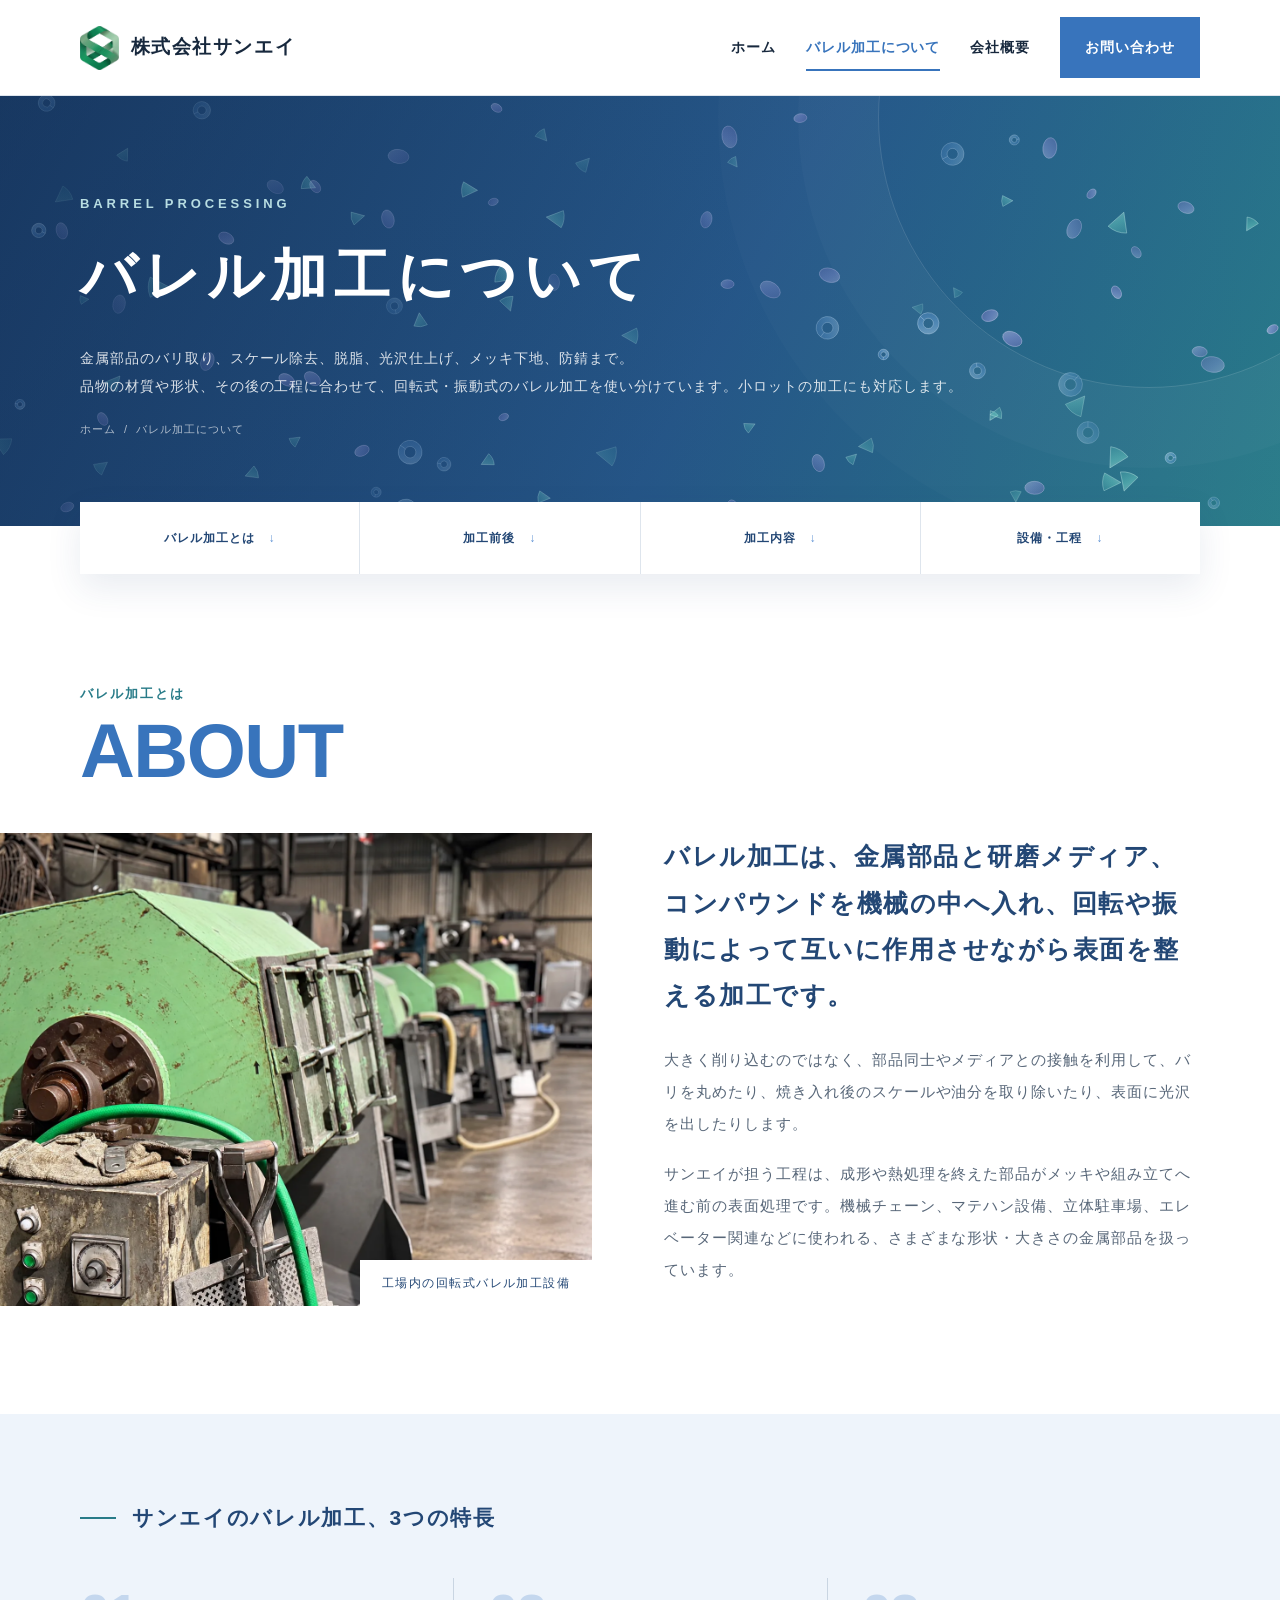
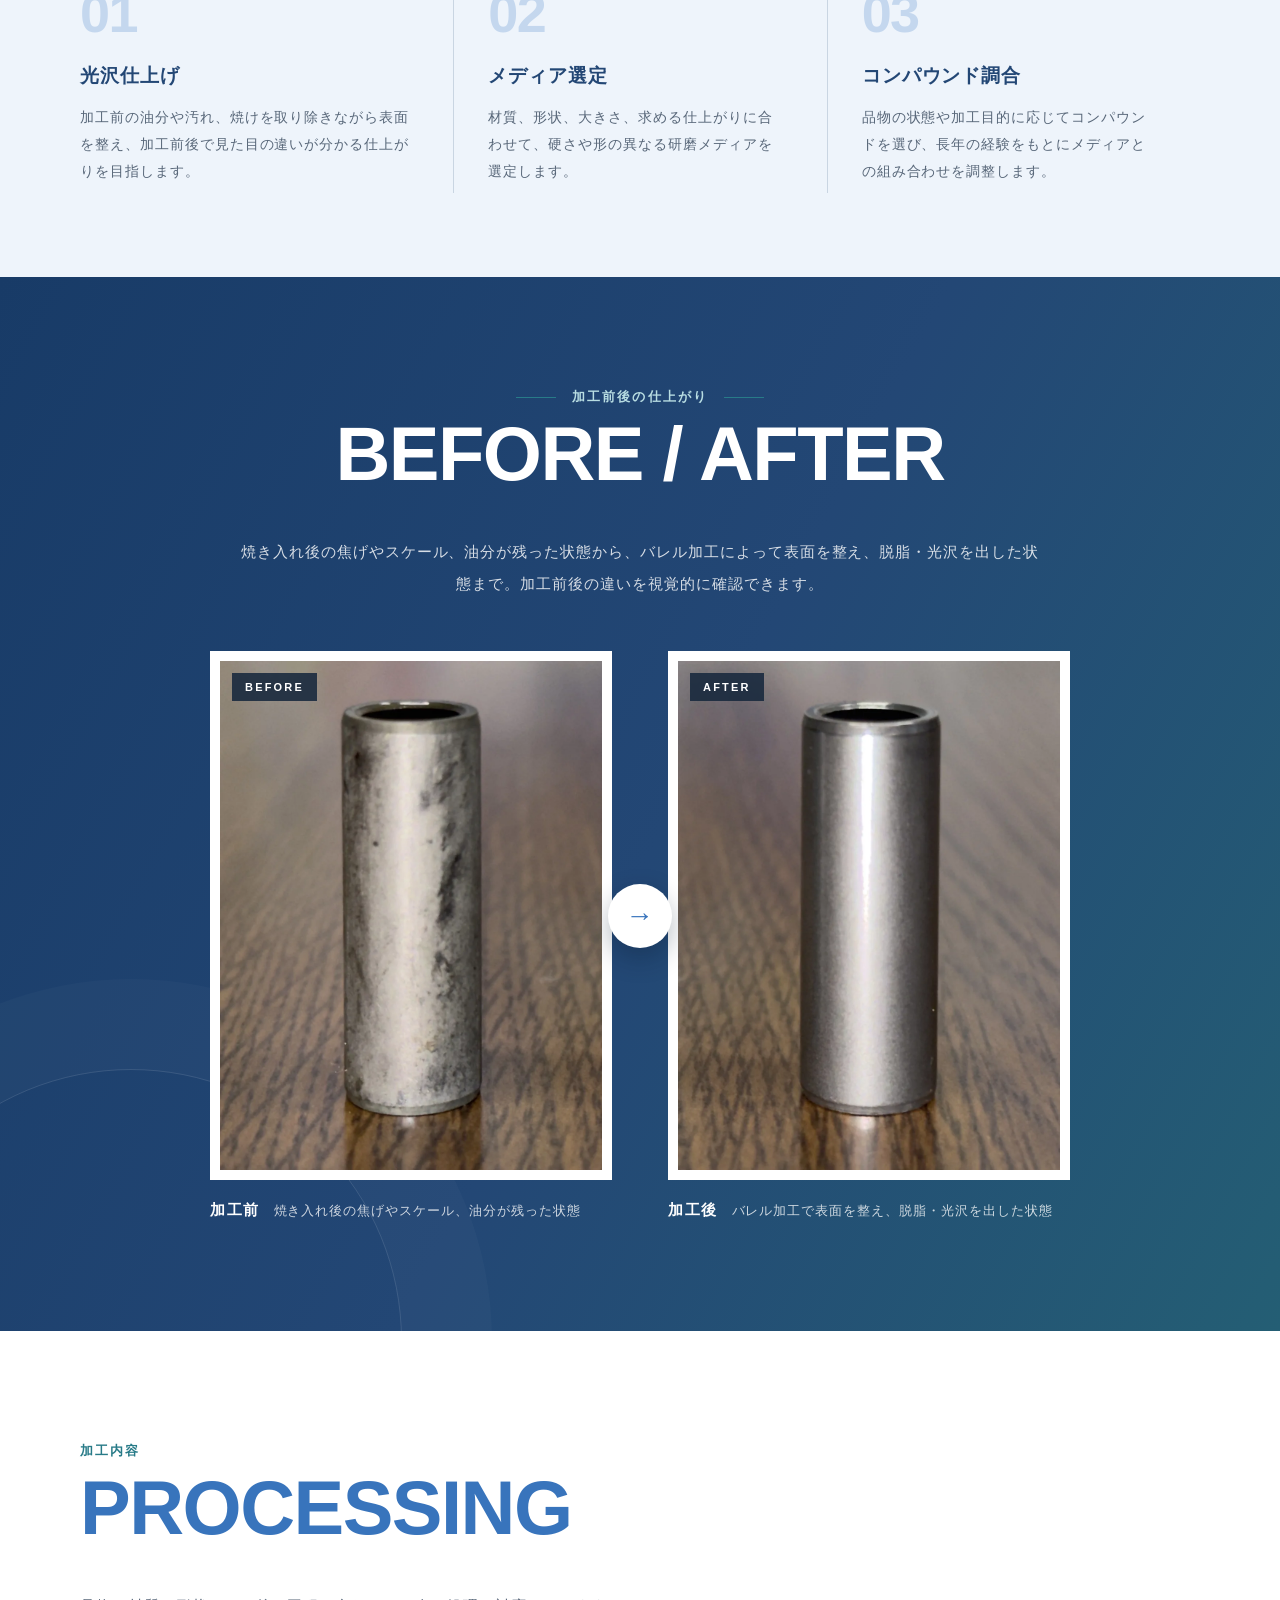
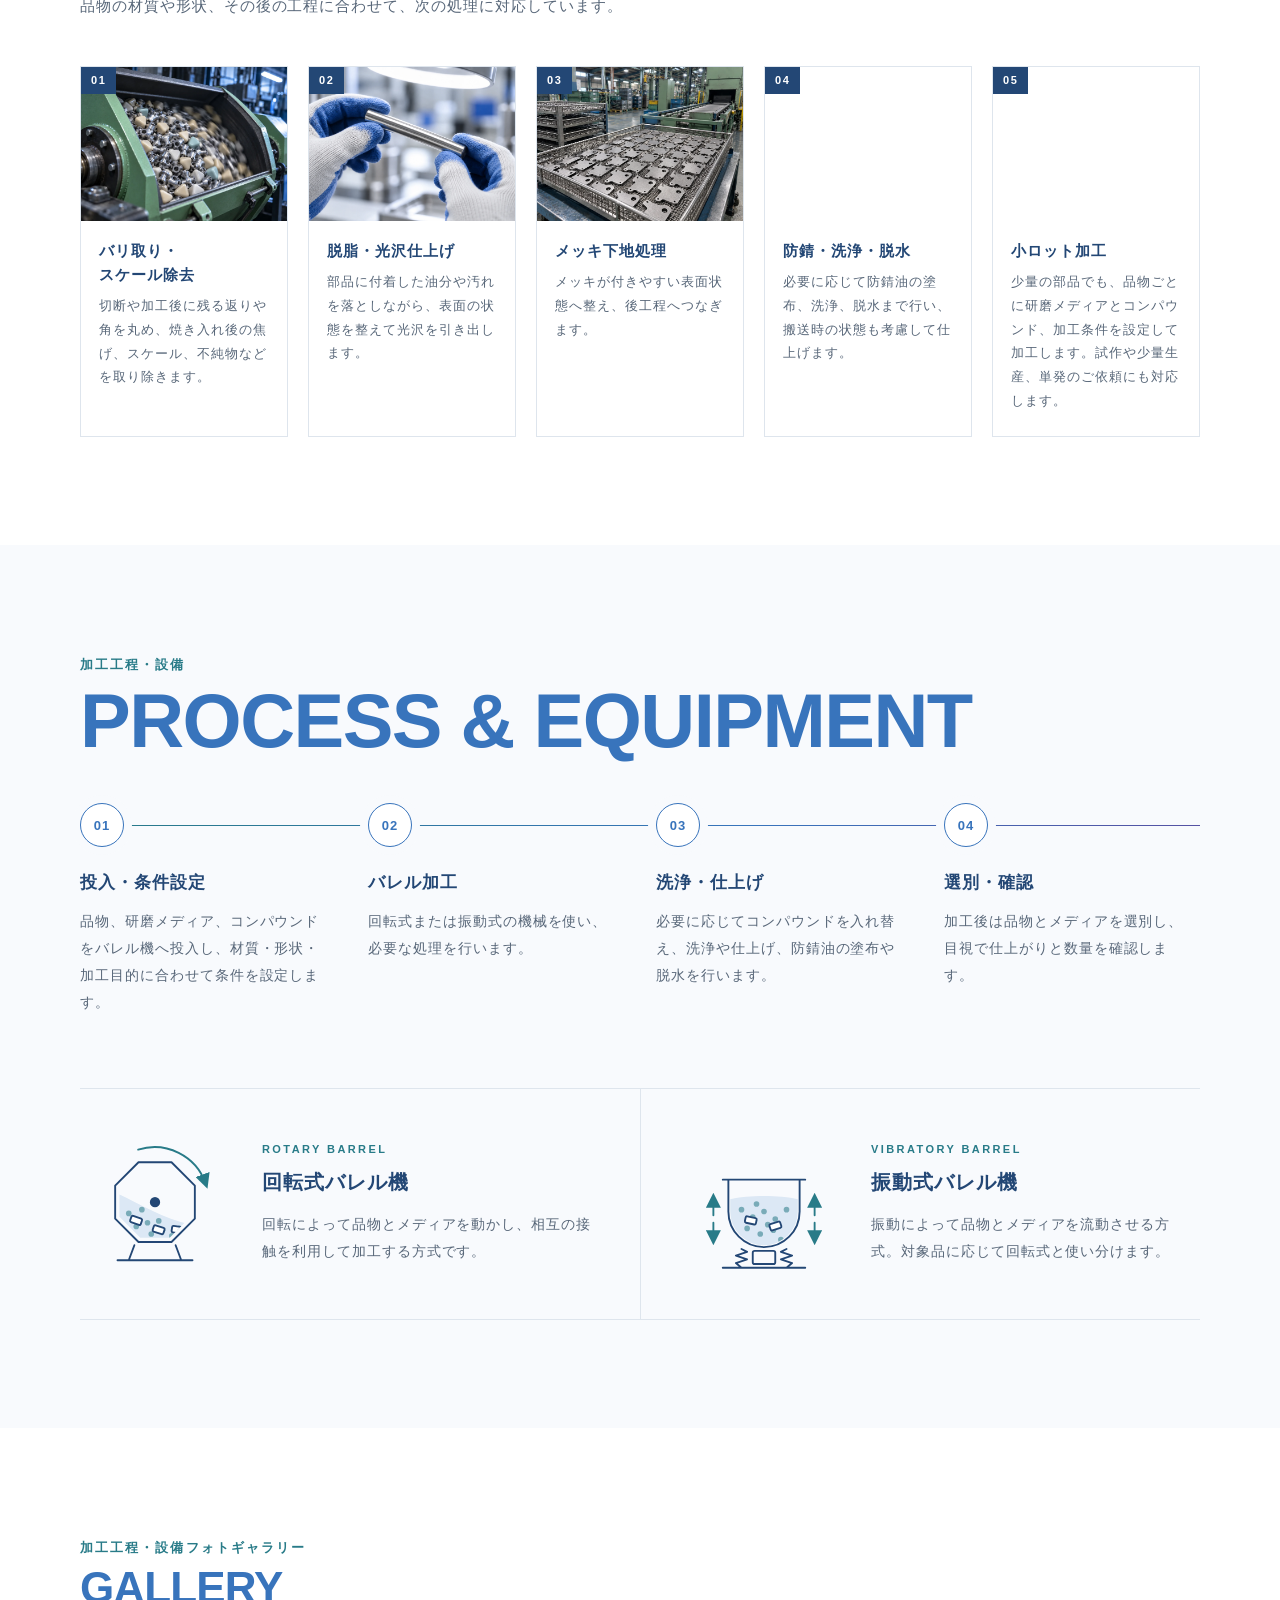
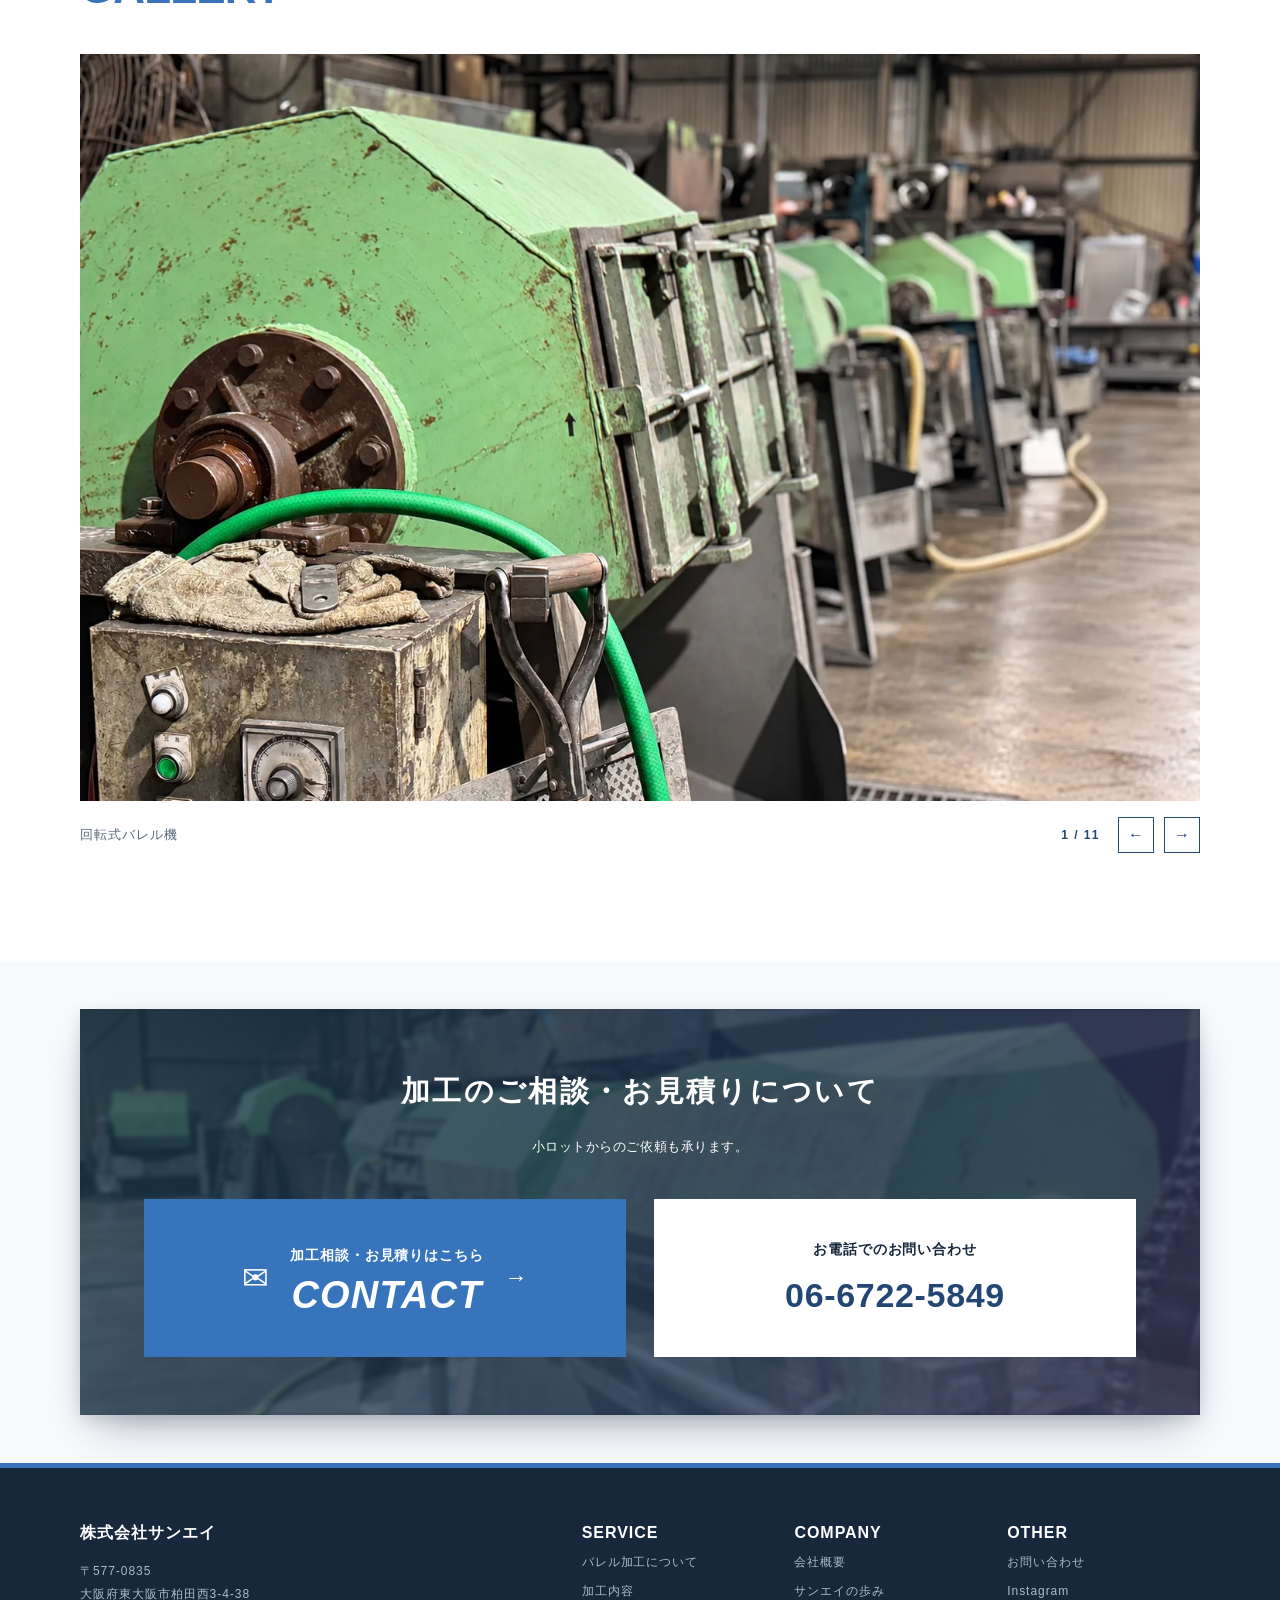
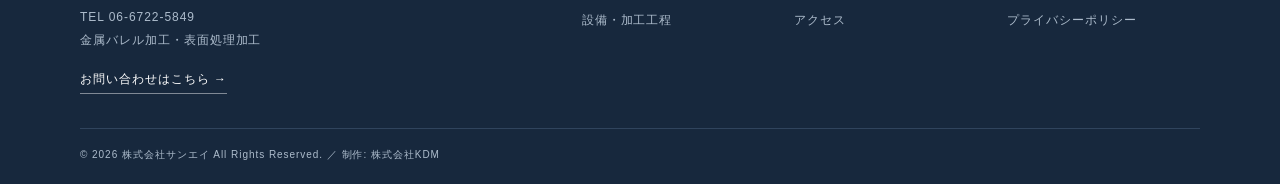
==== commit 60e4e1c2: "計測（GA4・Clarity）と Search Console の確認タグを追加。プライバシーポリシーにアクセス解析を追記。フッターに制作会社の表記" ====
--- a/barrel/index.html
+++ b/barrel/index.html
@@ -1,4 +1,22 @@
-<!doctype html><html lang="ja"><head><meta charset="utf-8"><meta name="viewport" content="width=device-width,initial-scale=1"><title>バレル加工について｜バリ取り・脱脂・光沢仕上げ｜株式会社サンエイ</title><meta name="description" content="金属バレル加工の内容と工程をご紹介します。回転式・振動式バレル機によるバリ取り、スケール除去、脱脂、光沢仕上げ、メッキ下地処理、防錆処理、小ロット加工に対応。東大阪市の株式会社サンエイ。"><link rel="stylesheet" href="../assets/style.css?v=analogous-2"><link rel="stylesheet" href="../assets/barrel-motion.css"><script defer src="../assets/barrel-motion.js"></script><script defer src="../assets/gallery-slider.js?v=1"></script><link rel="icon" type="image/png" sizes="32x32" href="../assets/branding/favicon_32.png?v=20261014"><link rel="apple-touch-icon" href="../assets/branding/apple-touch-icon.png?v=20261014"><link rel="canonical" href="https://sanei-barrel.jp/barrel/"><meta property="og:url" content="https://sanei-barrel.jp/barrel/"><meta property="og:type" content="website"><meta property="og:site_name" content="株式会社サンエイ"><meta property="og:title" content="バレル加工について｜バリ取り・脱脂・光沢仕上げ｜株式会社サンエイ"><meta property="og:image" content="https://sanei-barrel.jp/assets/branding/ogp_1200x630.jpg"><meta property="og:image:width" content="1200"><meta property="og:image:height" content="630"><meta property="og:image:alt" content="株式会社サンエイ 金属バレル加工・表面処理加工"><meta name="twitter:card" content="summary_large_image"><link rel="stylesheet" href="../assets/site-photos.css"><link rel="stylesheet" href="../assets/contact-banner.css?v=centered-2"><link rel="stylesheet" href="../assets/section-flow.css?v=2"><link rel="stylesheet" href="../assets/brand-refresh.css?v=3"><link rel="stylesheet" href="../assets/detail-refinement.css?v=1"><link rel="stylesheet" href="../assets/structure-refresh.css?v=4"><link rel="stylesheet" href="../assets/page-links.css?v=1"><link rel="stylesheet" href="../assets/subpage-finish.css?v=1"><link rel="stylesheet" href="../assets/subpage-layout.css?v=5"></head><body class="subpage barrelPage"><header class="header"><div class="wrap"><a class="brand" href="../index.html"><img src="../assets/branding/sanei-mark.png?v=20261014" alt="" width="400" height="440"><span>株式会社サンエイ</span></a><nav class="nav"><a class="" href="../index.html">ホーム</a><a class="current" href="../barrel/">バレル加工について</a><a class="" href="../company/">会社概要</a><a class="cta" href="../contact/">お問い合わせ</a></nav><details class="mobile-menu"><summary aria-label="メニュー">☰</summary><nav><a href="../index.html">ホーム</a><a href="../barrel/">バレル加工について</a><a href="../company/">会社概要</a><a href="../contact/">お問い合わせ</a></nav></details></div></header>
+<!doctype html><html lang="ja"><head><meta charset="utf-8"><meta name="viewport" content="width=device-width,initial-scale=1"><title>バレル加工について｜バリ取り・脱脂・光沢仕上げ｜株式会社サンエイ</title><meta name="description" content="金属バレル加工の内容と工程をご紹介します。回転式・振動式バレル機によるバリ取り、スケール除去、脱脂、光沢仕上げ、メッキ下地処理、防錆処理、小ロット加工に対応。東大阪市の株式会社サンエイ。"><link rel="stylesheet" href="../assets/style.css?v=analogous-2"><link rel="stylesheet" href="../assets/barrel-motion.css"><script defer src="../assets/barrel-motion.js"></script><script defer src="../assets/gallery-slider.js?v=1"></script><link rel="icon" type="image/png" sizes="32x32" href="../assets/branding/favicon_32.png?v=20261014"><link rel="apple-touch-icon" href="../assets/branding/apple-touch-icon.png?v=20261014"><link rel="canonical" href="https://sanei-barrel.jp/barrel/"><meta property="og:url" content="https://sanei-barrel.jp/barrel/"><meta property="og:type" content="website"><meta property="og:site_name" content="株式会社サンエイ"><meta property="og:title" content="バレル加工について｜バリ取り・脱脂・光沢仕上げ｜株式会社サンエイ"><meta property="og:image" content="https://sanei-barrel.jp/assets/branding/ogp_1200x630.jpg"><meta property="og:image:width" content="1200"><meta property="og:image:height" content="630"><meta property="og:image:alt" content="株式会社サンエイ 金属バレル加工・表面処理加工"><meta name="twitter:card" content="summary_large_image"><link rel="stylesheet" href="../assets/site-photos.css"><link rel="stylesheet" href="../assets/contact-banner.css?v=centered-2"><link rel="stylesheet" href="../assets/section-flow.css?v=2"><link rel="stylesheet" href="../assets/brand-refresh.css?v=3"><link rel="stylesheet" href="../assets/detail-refinement.css?v=1"><link rel="stylesheet" href="../assets/structure-refresh.css?v=4"><link rel="stylesheet" href="../assets/page-links.css?v=1"><link rel="stylesheet" href="../assets/subpage-finish.css?v=1"><link rel="stylesheet" href="../assets/subpage-layout.css?v=5"><!-- Google tag (gtag.js) -->
+<script async src="https://www.googletagmanager.com/gtag/js?id=G-ZFENM58V9M"></script>
+<script>
+  window.dataLayer = window.dataLayer || [];
+  function gtag(){dataLayer.push(arguments);}
+  gtag('js', new Date());
+  gtag('config', 'G-ZFENM58V9M');
+  /* kdm-seo-ops: contact events */
+  document.addEventListener('click', function (e) {
+    var a = e.target.closest && e.target.closest('a[href]');
+    if (!a) return;
+    var h = a.getAttribute('href') || '';
+    if (h.indexOf('tel:') === 0) gtag('event', 'tel_click', { link_url: h });
+    else if (h.indexOf('mailto:') === 0) gtag('event', 'mail_click', { link_url: h });
+  });
+</script>
+<!-- Microsoft Clarity -->
+<script type="text/javascript">(function(c,l,a,r,i,t,y){c[a]=c[a]||function(){(c[a].q=c[a].q||[]).push(arguments)};t=l.createElement(r);t.async=1;t.src="https://www.clarity.ms/tag/"+i;y=l.getElementsByTagName(r)[0];y.parentNode.insertBefore(t,y);})(window, document, "clarity", "script", "yz3lr91z5l");</script>
+</head><body class="subpage barrelPage"><header class="header"><div class="wrap"><a class="brand" href="../index.html"><img src="../assets/branding/sanei-mark.png?v=20261014" alt="" width="400" height="440"><span>株式会社サンエイ</span></a><nav class="nav"><a class="" href="../index.html">ホーム</a><a class="current" href="../barrel/">バレル加工について</a><a class="" href="../company/">会社概要</a><a class="cta" href="../contact/">お問い合わせ</a></nav><details class="mobile-menu"><summary aria-label="メニュー">☰</summary><nav><a href="../index.html">ホーム</a><a href="../barrel/">バレル加工について</a><a href="../company/">会社概要</a><a href="../contact/">お問い合わせ</a></nav></details></div></header>
 <section class="pageHero"><div class="wrap"><span class="en">BARREL PROCESSING</span><h1>バレル加工について</h1><p>金属部品のバリ取り、スケール除去、脱脂、光沢仕上げ、メッキ下地、防錆まで。<br class="pc">品物の材質や形状、その後の工程に合わせて、回転式・振動式のバレル加工を使い分けています。小ロットの加工にも対応します。</p><nav class="breadcrumb" aria-label="パンくずリスト"><a href="../index.html">ホーム</a> / <span>バレル加工について</span></nav></div></section><nav class="pageIndex wrap" aria-label="ページ内メニュー"><a href="#about">バレル加工とは</a><a href="#results">加工前後</a><a href="#processing">加工内容</a><a href="#equipment">設備・工程</a></nav>
 <section id="about" class="section aboutEditorial">
 <div class="wrap"><div class="heading"><div class="ja">バレル加工とは</div><div class="en">ABOUT</div></div></div>
@@ -81,4 +99,4 @@
 </div>
 </section>
 <section class="contactBannerSection"><div class="wrap contactBanner contactFrame"><div class="bannerWaves" aria-hidden="true"><span class="bannerWave top"></span><span class="bannerWave back"></span><span class="bannerWave middle"></span></div><h2>加工のご相談・お見積りについて</h2><p class="bannerCopy">小ロットからのご依頼も承ります。</p><div class="contactFrameGrid"><a class="contactFrameMail" href="../contact/"><span class="mailSymbol" aria-hidden="true">✉</span><span><small>加工相談・お見積りはこちら</small><strong>CONTACT</strong></span><span class="frameArrow" aria-hidden="true">→</span></a><a class="contactFramePhone" href="tel:0667225849" aria-label="電話で問い合わせる 06-6722-5849"><span>お電話でのお問い合わせ</span><strong>06-6722-5849</strong><small>タップして電話をかける</small></a></div></div></section>
-<footer class="footer"><div class="wrap"><div class="footerTop"><div><strong>株式会社サンエイ</strong><p>〒577-0835<br>大阪府東大阪市柏田西3-4-38<br>TEL 06-6722-5849<br>金属バレル加工・表面処理加工</p><a class="footerContact" href="../contact/">お問い合わせはこちら <span aria-hidden="true">→</span></a></div><nav class="footerNav"><div><strong>SERVICE</strong><a href="../barrel/">バレル加工について</a><a href="../barrel/#processing">加工内容</a><a href="../barrel/#equipment">設備・加工工程</a></div><div><strong>COMPANY</strong><a href="../company/">会社概要</a><a href="../company/#history">サンエイの歩み</a><a href="../company/#access">アクセス</a></div><div><strong>OTHER</strong><a href="../contact/">お問い合わせ</a><!-- TODO: Instagramアカウント確定後にURLを差し替え --><a href="https://www.instagram.com/" target="_blank" rel="noopener">Instagram</a><a href="../privacy/">プライバシーポリシー</a></div></nav></div><div class="copy">© 2026 株式会社サンエイ All Rights Reserved.</div></div></footer></body></html>
+<footer class="footer"><div class="wrap"><div class="footerTop"><div><strong>株式会社サンエイ</strong><p>〒577-0835<br>大阪府東大阪市柏田西3-4-38<br>TEL 06-6722-5849<br>金属バレル加工・表面処理加工</p><a class="footerContact" href="../contact/">お問い合わせはこちら <span aria-hidden="true">→</span></a></div><nav class="footerNav"><div><strong>SERVICE</strong><a href="../barrel/">バレル加工について</a><a href="../barrel/#processing">加工内容</a><a href="../barrel/#equipment">設備・加工工程</a></div><div><strong>COMPANY</strong><a href="../company/">会社概要</a><a href="../company/#history">サンエイの歩み</a><a href="../company/#access">アクセス</a></div><div><strong>OTHER</strong><a href="../contact/">お問い合わせ</a><!-- TODO: Instagramアカウント確定後にURLを差し替え --><a href="https://www.instagram.com/" target="_blank" rel="noopener">Instagram</a><a href="../privacy/">プライバシーポリシー</a></div></nav></div><div class="copy">© 2026 株式会社サンエイ All Rights Reserved. ／ 制作: <a href="https://kdm-japan.com/" style="color:inherit">株式会社KDM</a></div></div></footer></body></html>
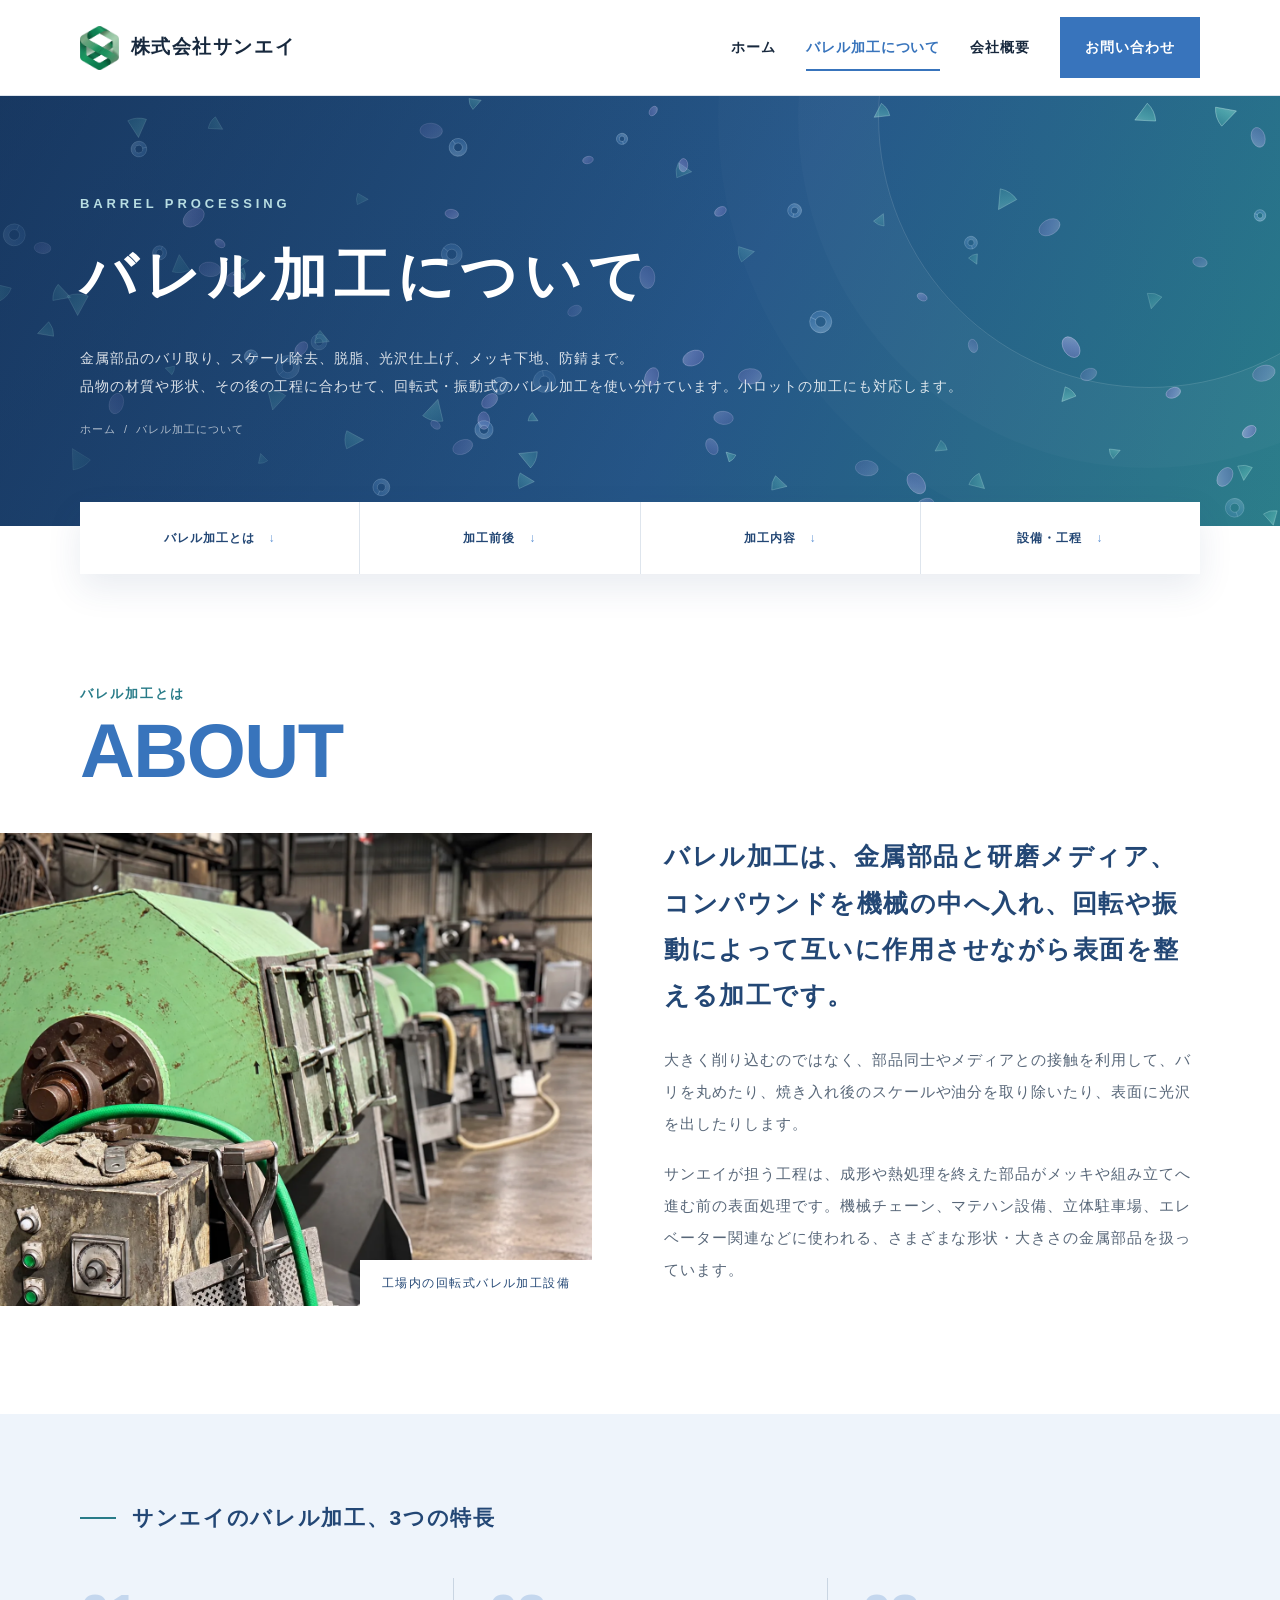
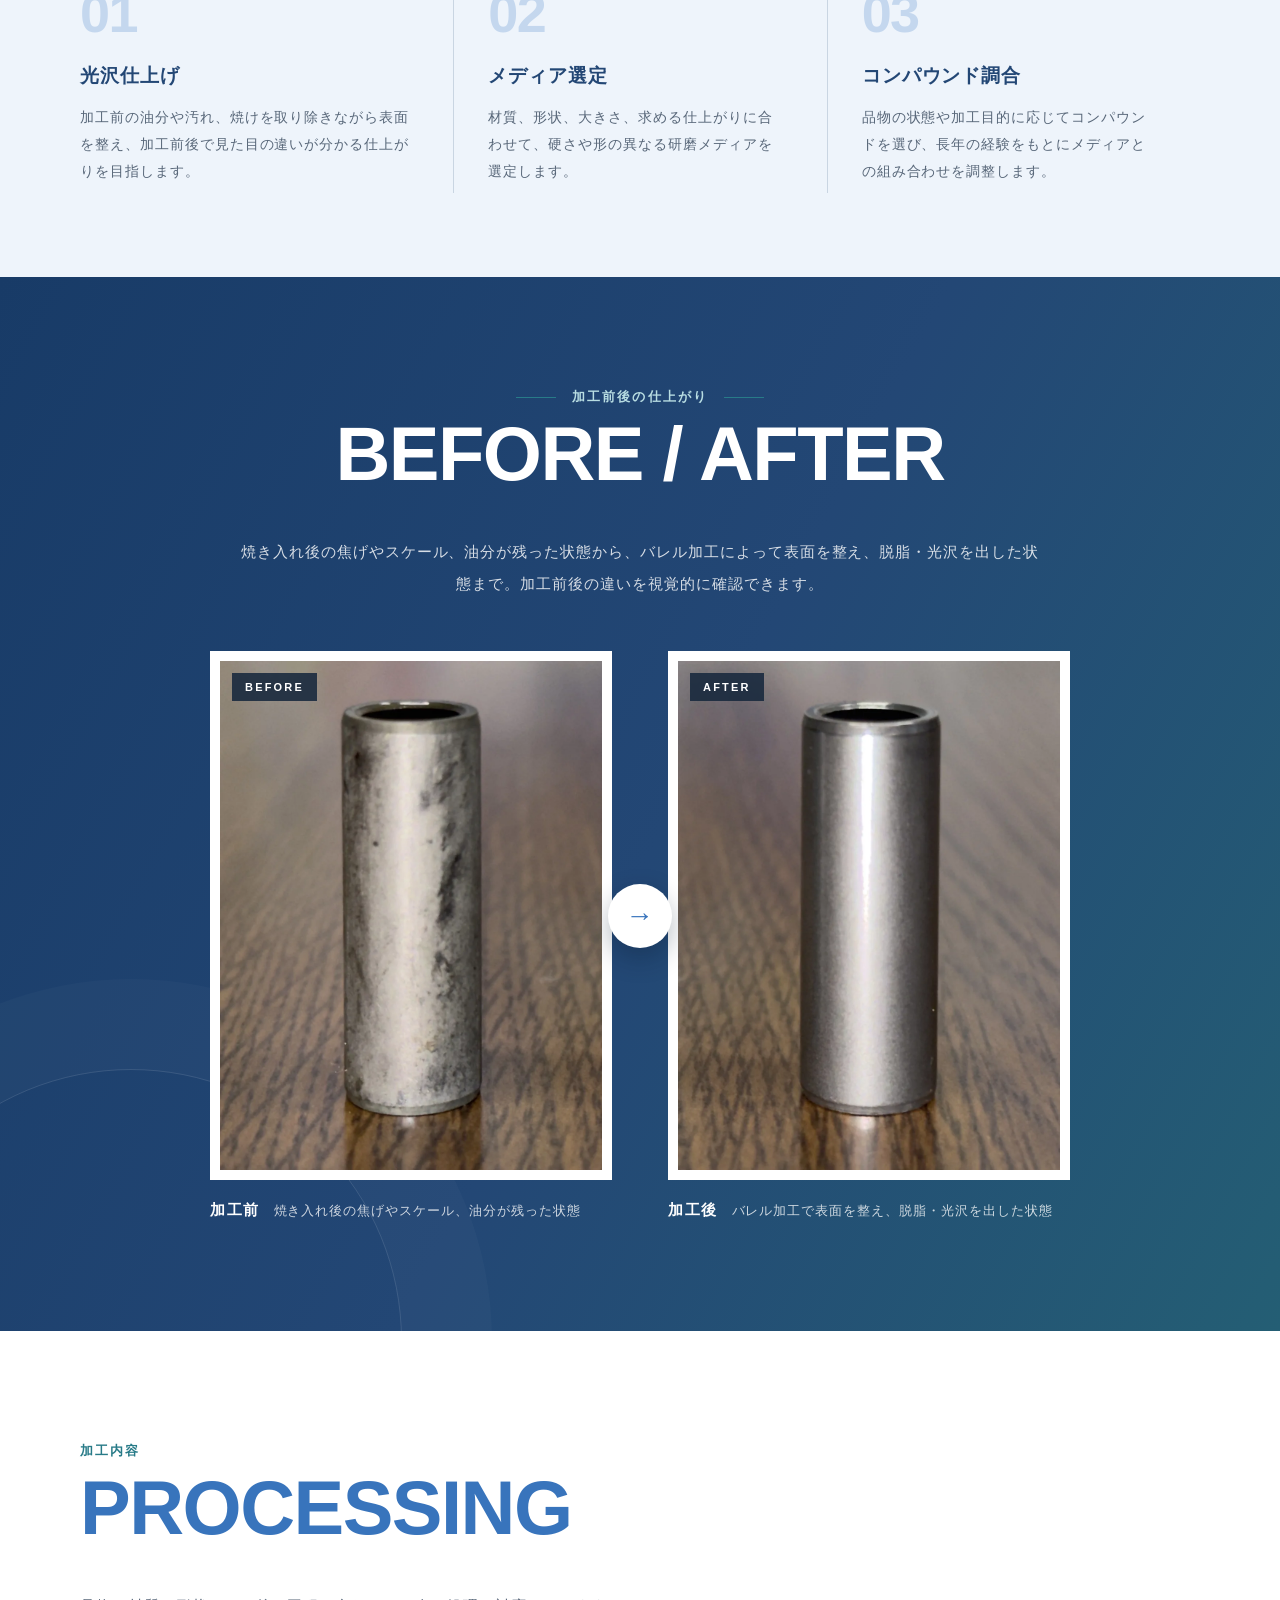
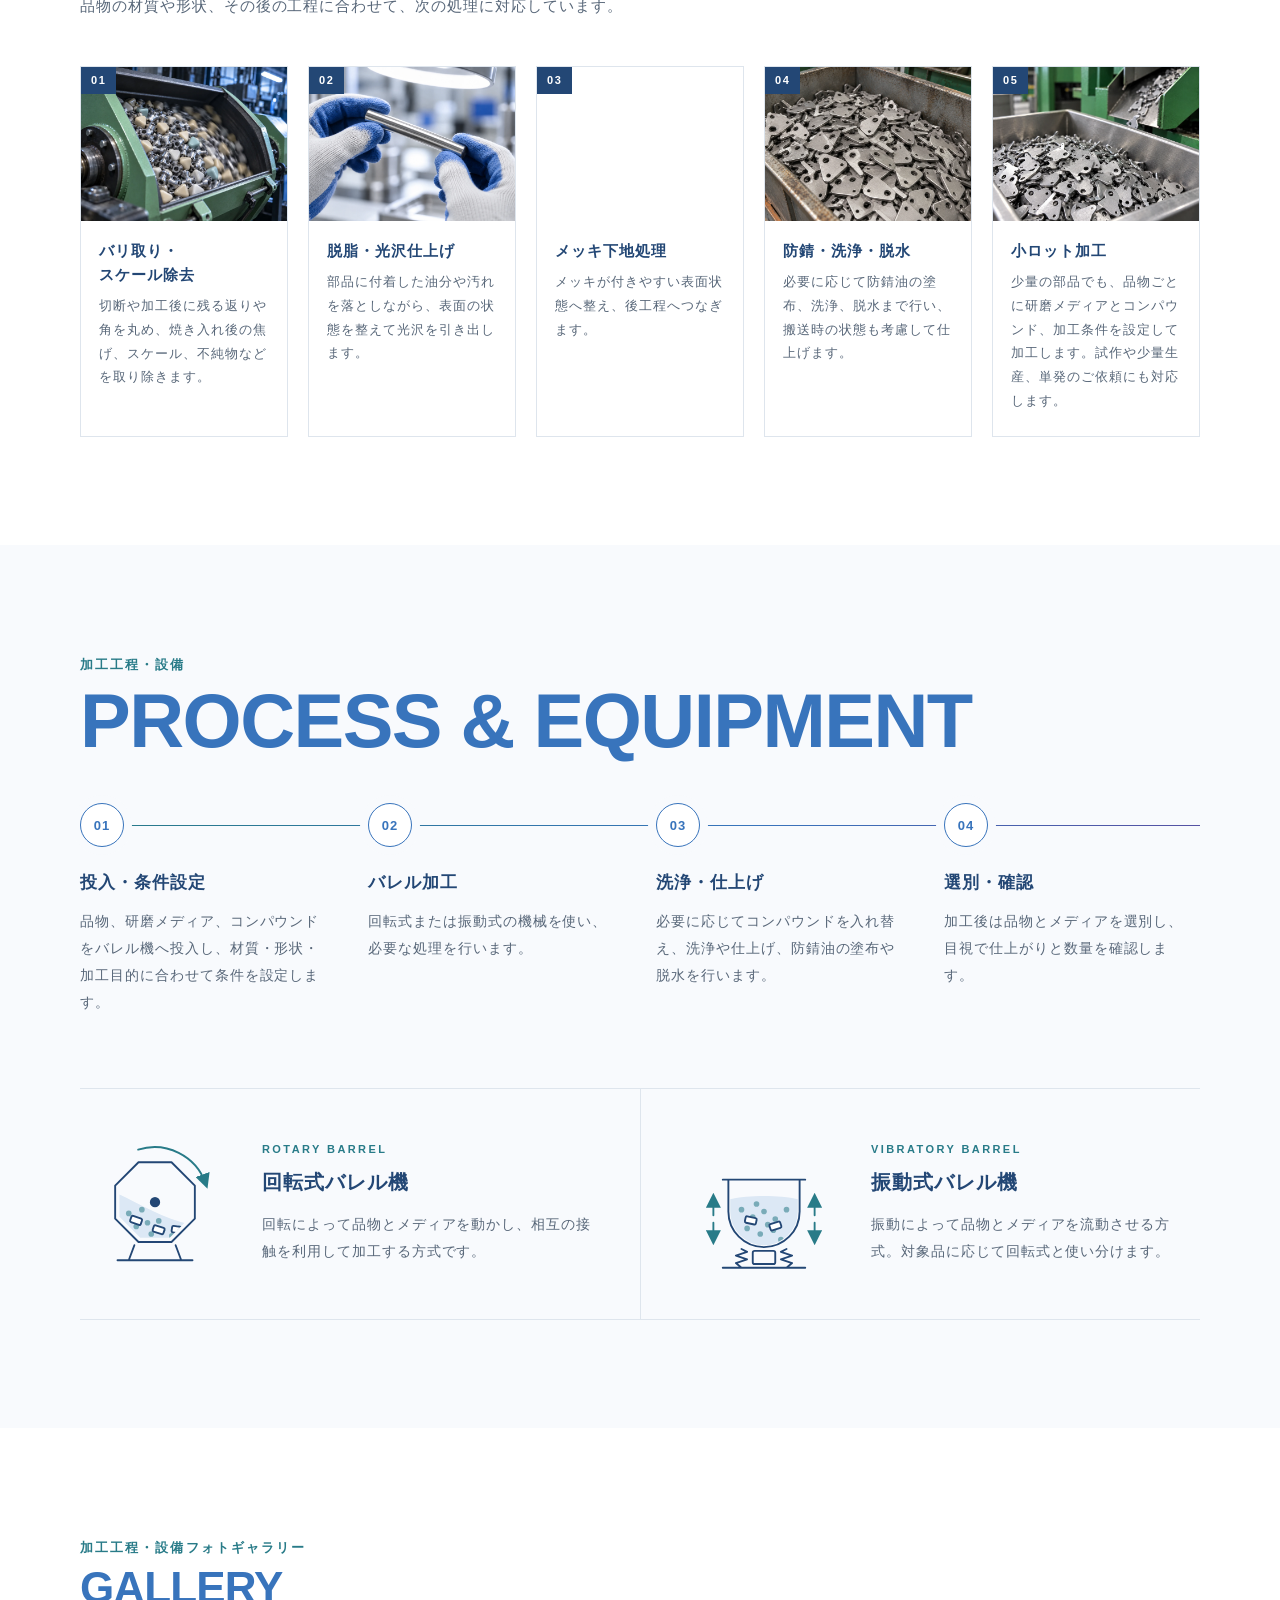
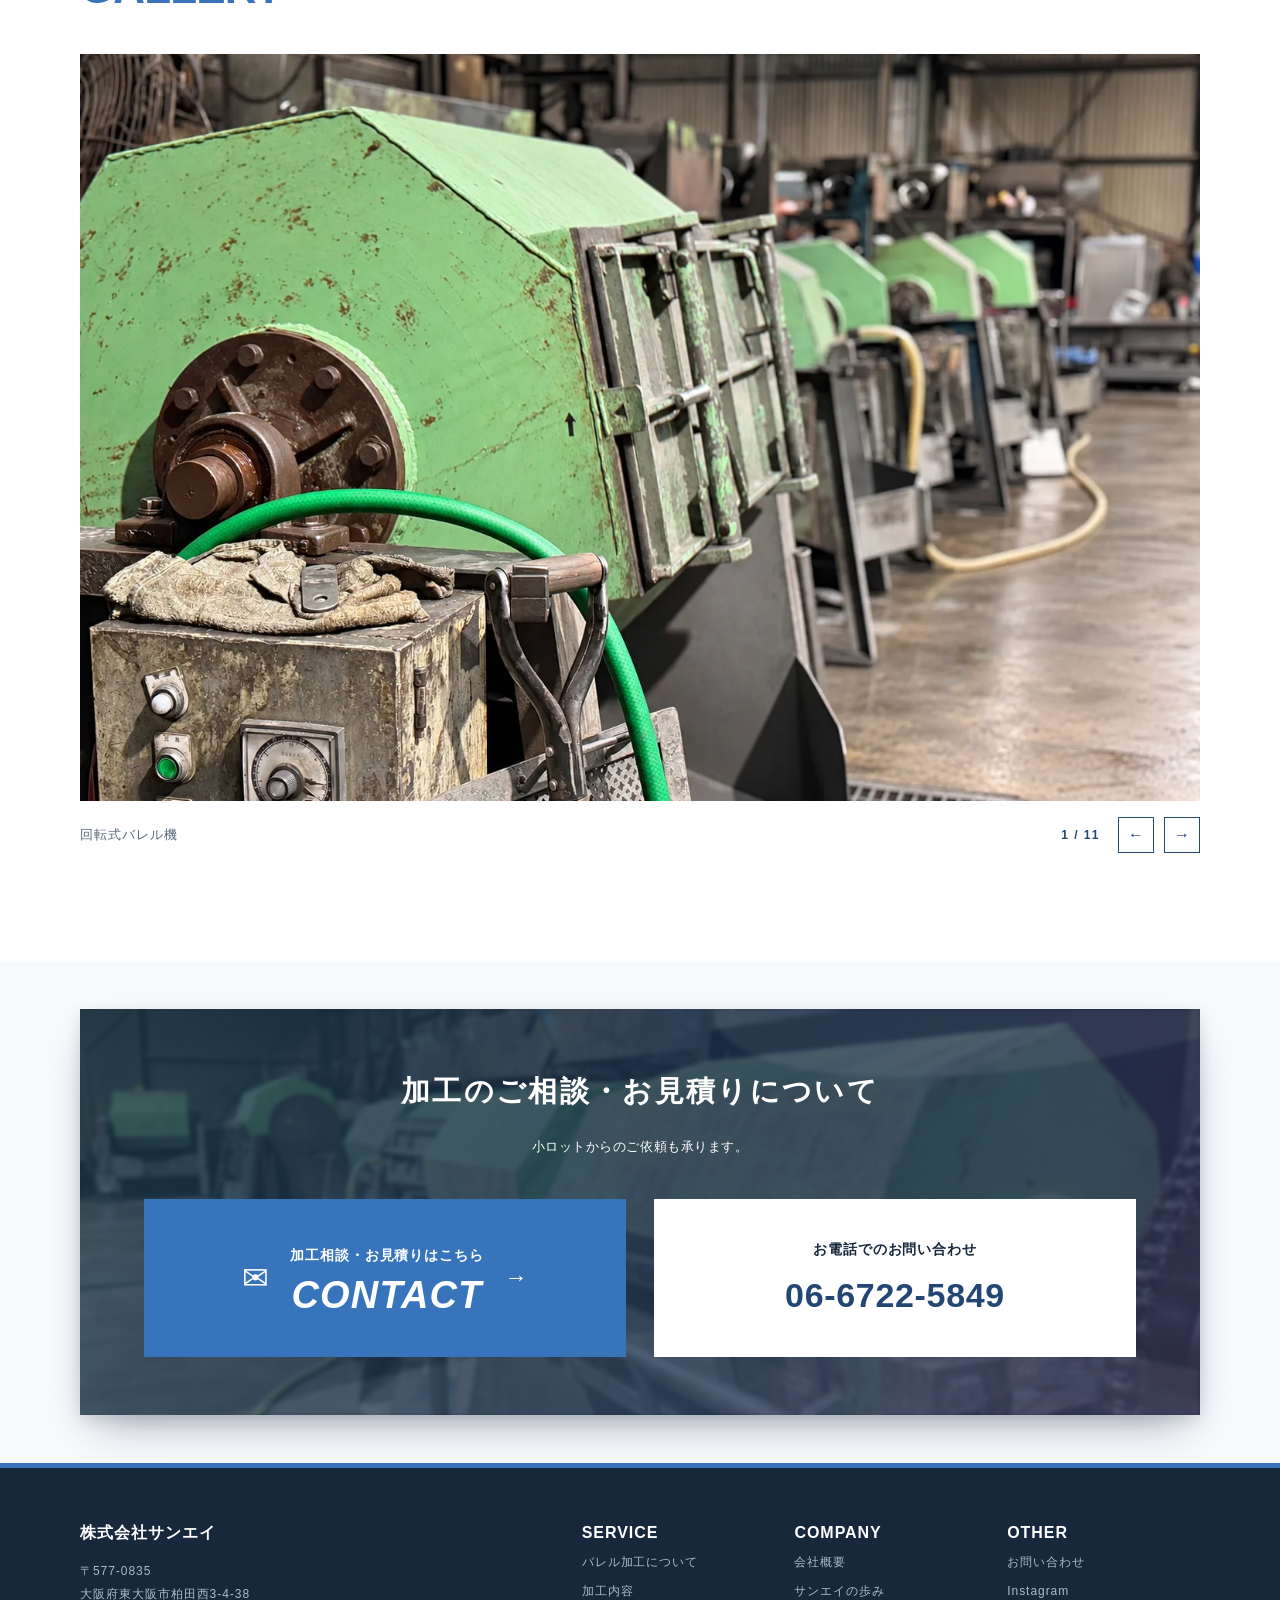
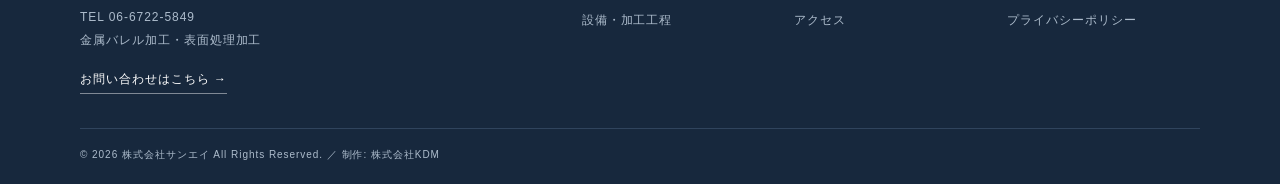
==== commit 4a1b0d61: "SEO 週次改善 2026-10-19: トップのヒーロー画像を WebP 化、下層ページにパンくず構造化データを追加 - トップページの LCP（22.5秒）改善のため、background-ima" ====
--- a/barrel/index.html
+++ b/barrel/index.html
@@ -1,4 +1,4 @@
-<!doctype html><html lang="ja"><head><meta charset="utf-8"><meta name="viewport" content="width=device-width,initial-scale=1"><title>バレル加工について｜バリ取り・脱脂・光沢仕上げ｜株式会社サンエイ</title><meta name="description" content="金属バレル加工の内容と工程をご紹介します。回転式・振動式バレル機によるバリ取り、スケール除去、脱脂、光沢仕上げ、メッキ下地処理、防錆処理、小ロット加工に対応。東大阪市の株式会社サンエイ。"><link rel="stylesheet" href="../assets/style.css?v=analogous-2"><link rel="stylesheet" href="../assets/barrel-motion.css"><script defer src="../assets/barrel-motion.js"></script><script defer src="../assets/gallery-slider.js?v=1"></script><link rel="icon" type="image/png" sizes="32x32" href="../assets/branding/favicon_32.png?v=20261014"><link rel="apple-touch-icon" href="../assets/branding/apple-touch-icon.png?v=20261014"><link rel="canonical" href="https://sanei-barrel.jp/barrel/"><meta property="og:url" content="https://sanei-barrel.jp/barrel/"><meta property="og:type" content="website"><meta property="og:site_name" content="株式会社サンエイ"><meta property="og:title" content="バレル加工について｜バリ取り・脱脂・光沢仕上げ｜株式会社サンエイ"><meta property="og:image" content="https://sanei-barrel.jp/assets/branding/ogp_1200x630.jpg"><meta property="og:image:width" content="1200"><meta property="og:image:height" content="630"><meta property="og:image:alt" content="株式会社サンエイ 金属バレル加工・表面処理加工"><meta name="twitter:card" content="summary_large_image"><link rel="stylesheet" href="../assets/site-photos.css"><link rel="stylesheet" href="../assets/contact-banner.css?v=centered-2"><link rel="stylesheet" href="../assets/section-flow.css?v=2"><link rel="stylesheet" href="../assets/brand-refresh.css?v=3"><link rel="stylesheet" href="../assets/detail-refinement.css?v=1"><link rel="stylesheet" href="../assets/structure-refresh.css?v=4"><link rel="stylesheet" href="../assets/page-links.css?v=1"><link rel="stylesheet" href="../assets/subpage-finish.css?v=1"><link rel="stylesheet" href="../assets/subpage-layout.css?v=5"><!-- Google tag (gtag.js) -->
+<!doctype html><html lang="ja"><head><meta charset="utf-8"><meta name="viewport" content="width=device-width,initial-scale=1"><title>バレル加工について｜バリ取り・脱脂・光沢仕上げ｜株式会社サンエイ</title><meta name="description" content="金属バレル加工の内容と工程をご紹介します。回転式・振動式バレル機によるバリ取り、スケール除去、脱脂、光沢仕上げ、メッキ下地処理、防錆処理、小ロット加工に対応。東大阪市の株式会社サンエイ。"><link rel="stylesheet" href="../assets/style.css?v=analogous-2"><link rel="stylesheet" href="../assets/barrel-motion.css"><script defer src="../assets/barrel-motion.js"></script><script defer src="../assets/gallery-slider.js?v=1"></script><link rel="icon" type="image/png" sizes="32x32" href="../assets/branding/favicon_32.png?v=20261014"><link rel="apple-touch-icon" href="../assets/branding/apple-touch-icon.png?v=20261014"><link rel="canonical" href="https://sanei-barrel.jp/barrel/"><meta property="og:url" content="https://sanei-barrel.jp/barrel/"><meta property="og:type" content="website"><meta property="og:site_name" content="株式会社サンエイ"><meta property="og:title" content="バレル加工について｜バリ取り・脱脂・光沢仕上げ｜株式会社サンエイ"><meta property="og:image" content="https://sanei-barrel.jp/assets/branding/ogp_1200x630.jpg"><meta property="og:image:width" content="1200"><meta property="og:image:height" content="630"><meta property="og:image:alt" content="株式会社サンエイ 金属バレル加工・表面処理加工"><meta name="twitter:card" content="summary_large_image"><link rel="stylesheet" href="../assets/site-photos.css"><link rel="stylesheet" href="../assets/contact-banner.css?v=centered-2"><link rel="stylesheet" href="../assets/section-flow.css?v=2"><link rel="stylesheet" href="../assets/brand-refresh.css?v=3"><link rel="stylesheet" href="../assets/detail-refinement.css?v=1"><link rel="stylesheet" href="../assets/structure-refresh.css?v=4"><link rel="stylesheet" href="../assets/page-links.css?v=1"><link rel="stylesheet" href="../assets/subpage-finish.css?v=1"><link rel="stylesheet" href="../assets/subpage-layout.css?v=5"><script type="application/ld+json">{"@context":"https://schema.org","@type":"BreadcrumbList","itemListElement":[{"@type":"ListItem","position":1,"name":"ホーム","item":"https://sanei-barrel.jp/"},{"@type":"ListItem","position":2,"name":"バレル加工について","item":"https://sanei-barrel.jp/barrel/"}]}</script><!-- Google tag (gtag.js) -->
 <script async src="https://www.googletagmanager.com/gtag/js?id=G-ZFENM58V9M"></script>
 <script>
   window.dataLayer = window.dataLayer || [];
--- a/assets/style.css
+++ b/assets/style.css
@@ -1,7 +1,7 @@
 :root{--blue:#3874BC;--deep:#234775;--mid:#5E92D4;--light:#8FB8E6;--pale:#CFE1F6;--ice:#EEF4FB;--teal:#287B88;--accent:#5652A3;--accentHover:#454184;--red:var(--accent);--dark:#17283D;--gray:#586779;--line:#DEE5ED;--off:#F8FAFD;--white:#fff;--w:1120px}
 *{box-sizing:border-box}html{scroll-behavior:smooth}body{margin:0;color:var(--dark);font-family:"Noto Sans JP","Hiragino Kaku Gothic ProN",Meiryo,sans-serif;font-size:16px;line-height:1.9;letter-spacing:.06em;background:#fff}img{display:block;width:100%;height:auto}a{color:inherit;text-decoration:none}.wrap{width:min(90%,var(--w));margin:auto}
 .header{height:96px;background:rgba(255,255,255,.97);border-bottom:1px solid var(--line);display:flex;align-items:center;position:relative;z-index:50}.header.fixed{position:absolute;top:0;left:0;right:0;background:rgba(255,255,255,.96)}.header .wrap{display:flex;align-items:center;justify-content:space-between}.brand{font-weight:800;font-size:20px;letter-spacing:.12em}.nav{display:flex;align-items:center;gap:30px;font-size:14px;font-weight:700}.nav a.current{color:var(--blue);height:96px;display:flex;align-items:center;border-bottom:2px solid var(--blue)}.nav .cta{background:var(--red);color:#fff;padding:17px 25px}.mobile-menu{display:none;position:relative}.mobile-menu summary{list-style:none;cursor:pointer;font-size:24px;line-height:1}.mobile-menu summary::-webkit-details-marker{display:none}.mobile-menu nav{position:absolute;right:0;top:38px;width:240px;background:#fff;border:1px solid var(--line);box-shadow:0 12px 30px rgba(0,0,0,.12);padding:8px}.mobile-menu nav a{display:block;padding:10px 12px;border-bottom:1px solid var(--line);font-size:13px}.mobile-menu nav a:last-child{border-bottom:0;color:var(--red);font-weight:700}
-.hero{height:920px;position:relative;display:grid;place-items:center;color:#fff;text-align:center;background-image:linear-gradient(rgba(12,18,24,.46),rgba(12,18,24,.52)),url("hero.png");background-size:cover;background-position:center;background-repeat:no-repeat;overflow:hidden;isolation:isolate}.hero>div{position:relative;z-index:2;padding:0 20px}.hero h1{margin:0;max-width:96vw;font-family:"Noto Serif JP","Yu Mincho",serif;font-size:clamp(34px,3.65vw,56px);line-height:1.5;letter-spacing:.11em;text-shadow:0 2px 18px rgba(0,0,0,.5)}.heroLine,.heroPhrase{white-space:nowrap}.heroLine{display:block}.heroPhrase{display:inline}.heroLead{max-width:760px;margin:28px auto 0;font-size:14px;line-height:2;color:rgba(255,255,255,.92)}
+.hero{height:920px;position:relative;display:grid;place-items:center;color:#fff;text-align:center;background-image:linear-gradient(rgba(12,18,24,.46),rgba(12,18,24,.52)),url("hero.webp");background-size:cover;background-position:center;background-repeat:no-repeat;overflow:hidden;isolation:isolate}.hero>div{position:relative;z-index:2;padding:0 20px}.hero h1{margin:0;max-width:96vw;font-family:"Noto Serif JP","Yu Mincho",serif;font-size:clamp(34px,3.65vw,56px);line-height:1.5;letter-spacing:.11em;text-shadow:0 2px 18px rgba(0,0,0,.5)}.heroLine,.heroPhrase{white-space:nowrap}.heroLine{display:block}.heroPhrase{display:inline}.heroLead{max-width:760px;margin:28px auto 0;font-size:14px;line-height:2;color:rgba(255,255,255,.92)}
 .news{position:relative;z-index:3;width:min(90%,1130px);margin:-90px auto 0;background:#fff;border-top:3px solid var(--teal);box-shadow:0 14px 44px rgba(0,0,0,.12);padding:38px 72px;display:flex;gap:34px}.news h2{margin:0;color:var(--blue);font-size:19px;white-space:nowrap}.newsRows{flex:1}.newsRow{display:flex;gap:20px;padding:11px 0;border-bottom:1px solid var(--line);font-size:13px}.newsDate{width:90px;flex:none;color:var(--gray);font-weight:700}
 .section{padding:108px 0}.section.off{background:var(--off)}.section.ice{background:var(--ice)}.flowSections{position:relative;overflow:hidden;isolation:isolate;background:#fff}.flowSectionsBg{position:absolute;z-index:0;inset:0;line-height:0;pointer-events:none}.flowSectionsBg img{width:100%;height:100%;object-fit:fill}.flowSections>.section{position:relative;z-index:1;background:transparent}.flowSections .worksSection{border-top:0}.heading{margin-bottom:44px}.heading.center{text-align:center}.heading.right{text-align:right}.heading .ja{font-weight:700;letter-spacing:.16em}.heading.center .ja{display:flex;justify-content:center;align-items:center;gap:16px}.heading.center .ja:before,.heading.center .ja:after{content:"";width:50px;height:1px;background:var(--blue)}.heading .en{font:700 clamp(46px,6.3vw,86px)/1 Arial,sans-serif;color:var(--blue);letter-spacing:-.02em}.lead{max-width:800px;color:var(--gray);font-size:15px;line-height:2.1}.button{display:inline-block;padding:14px 28px;border:1px solid var(--blue);color:var(--blue);font-weight:700;font-size:13px}.button.red{border:0;background:var(--red);color:#fff}
 .photoPlaceholder{display:grid;place-items:center;background:repeating-linear-gradient(135deg,var(--ice) 0 14px,var(--pale) 14px 28px);border:1px dashed var(--light);color:var(--deep);font-size:11px;font-weight:700;letter-spacing:.08em;text-align:center;padding:14px;min-height:180px}.splitPhoto{aspect-ratio:4/3;min-height:0}
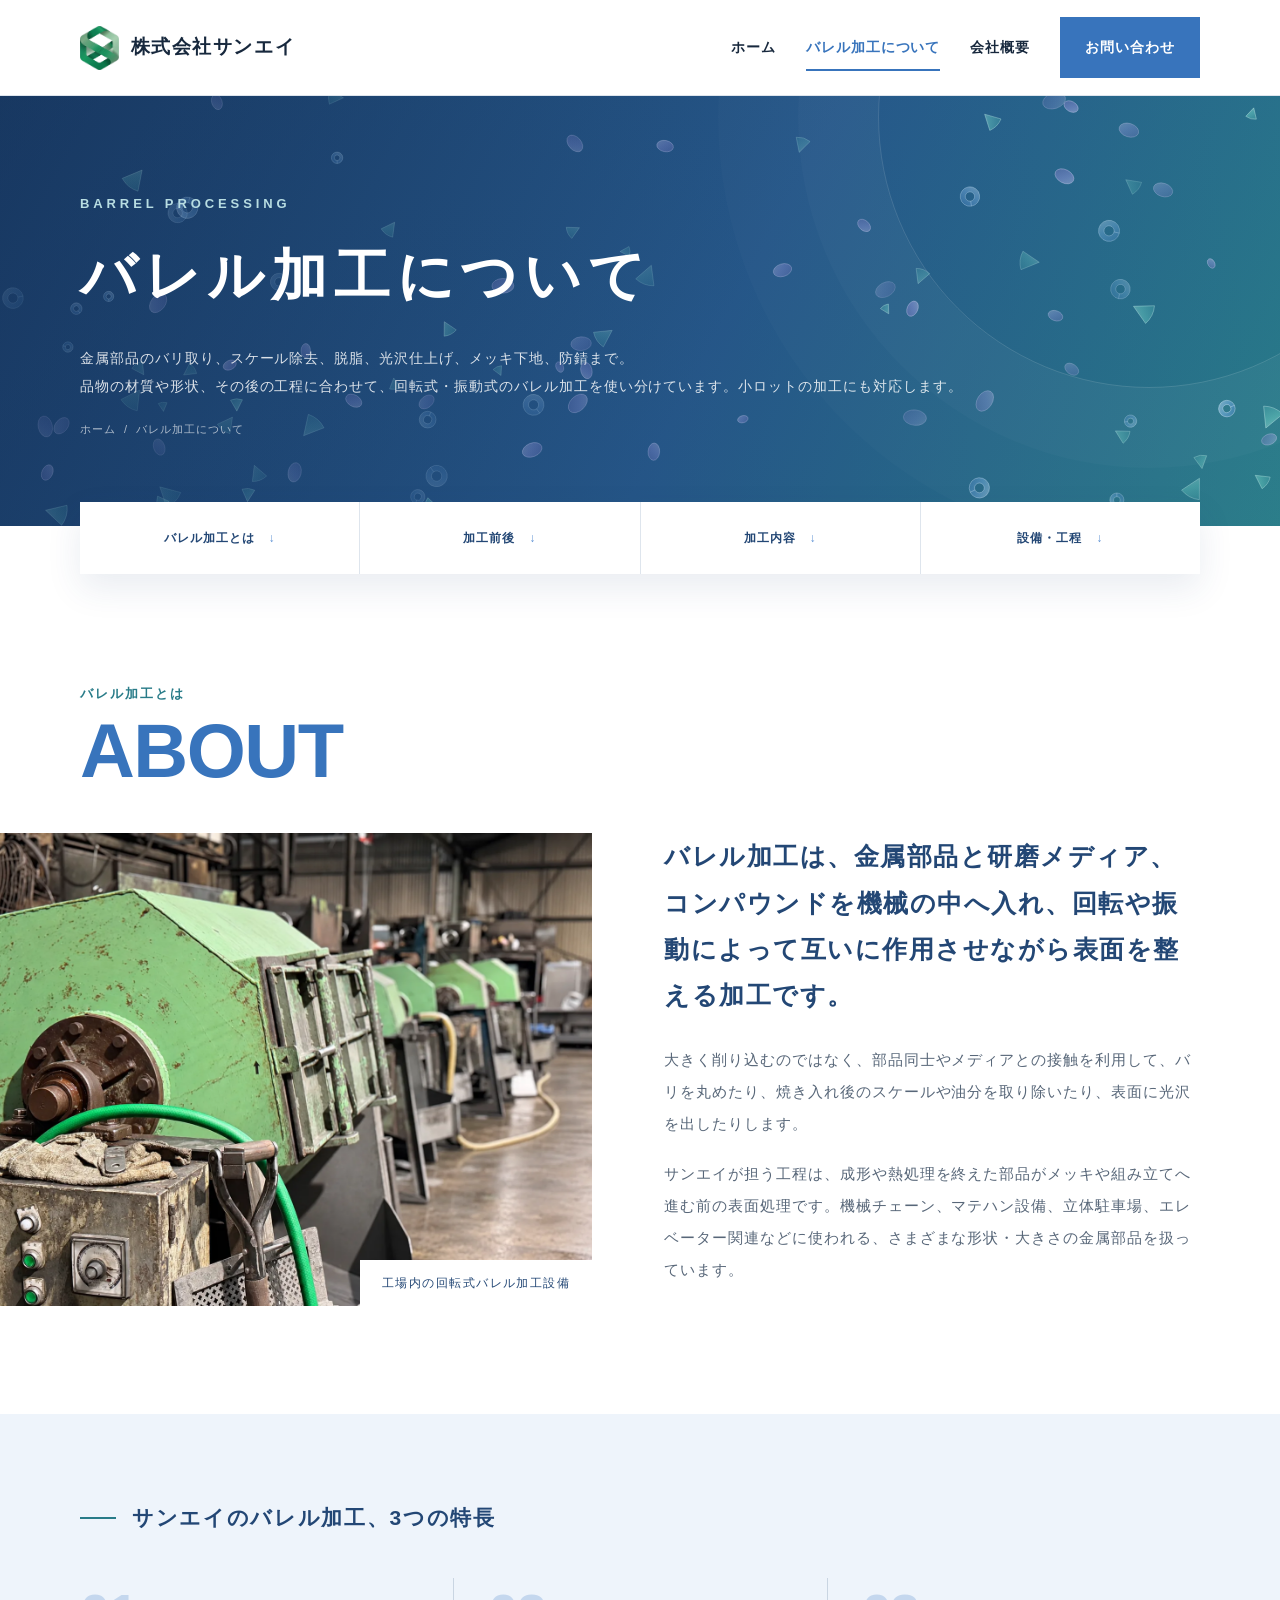
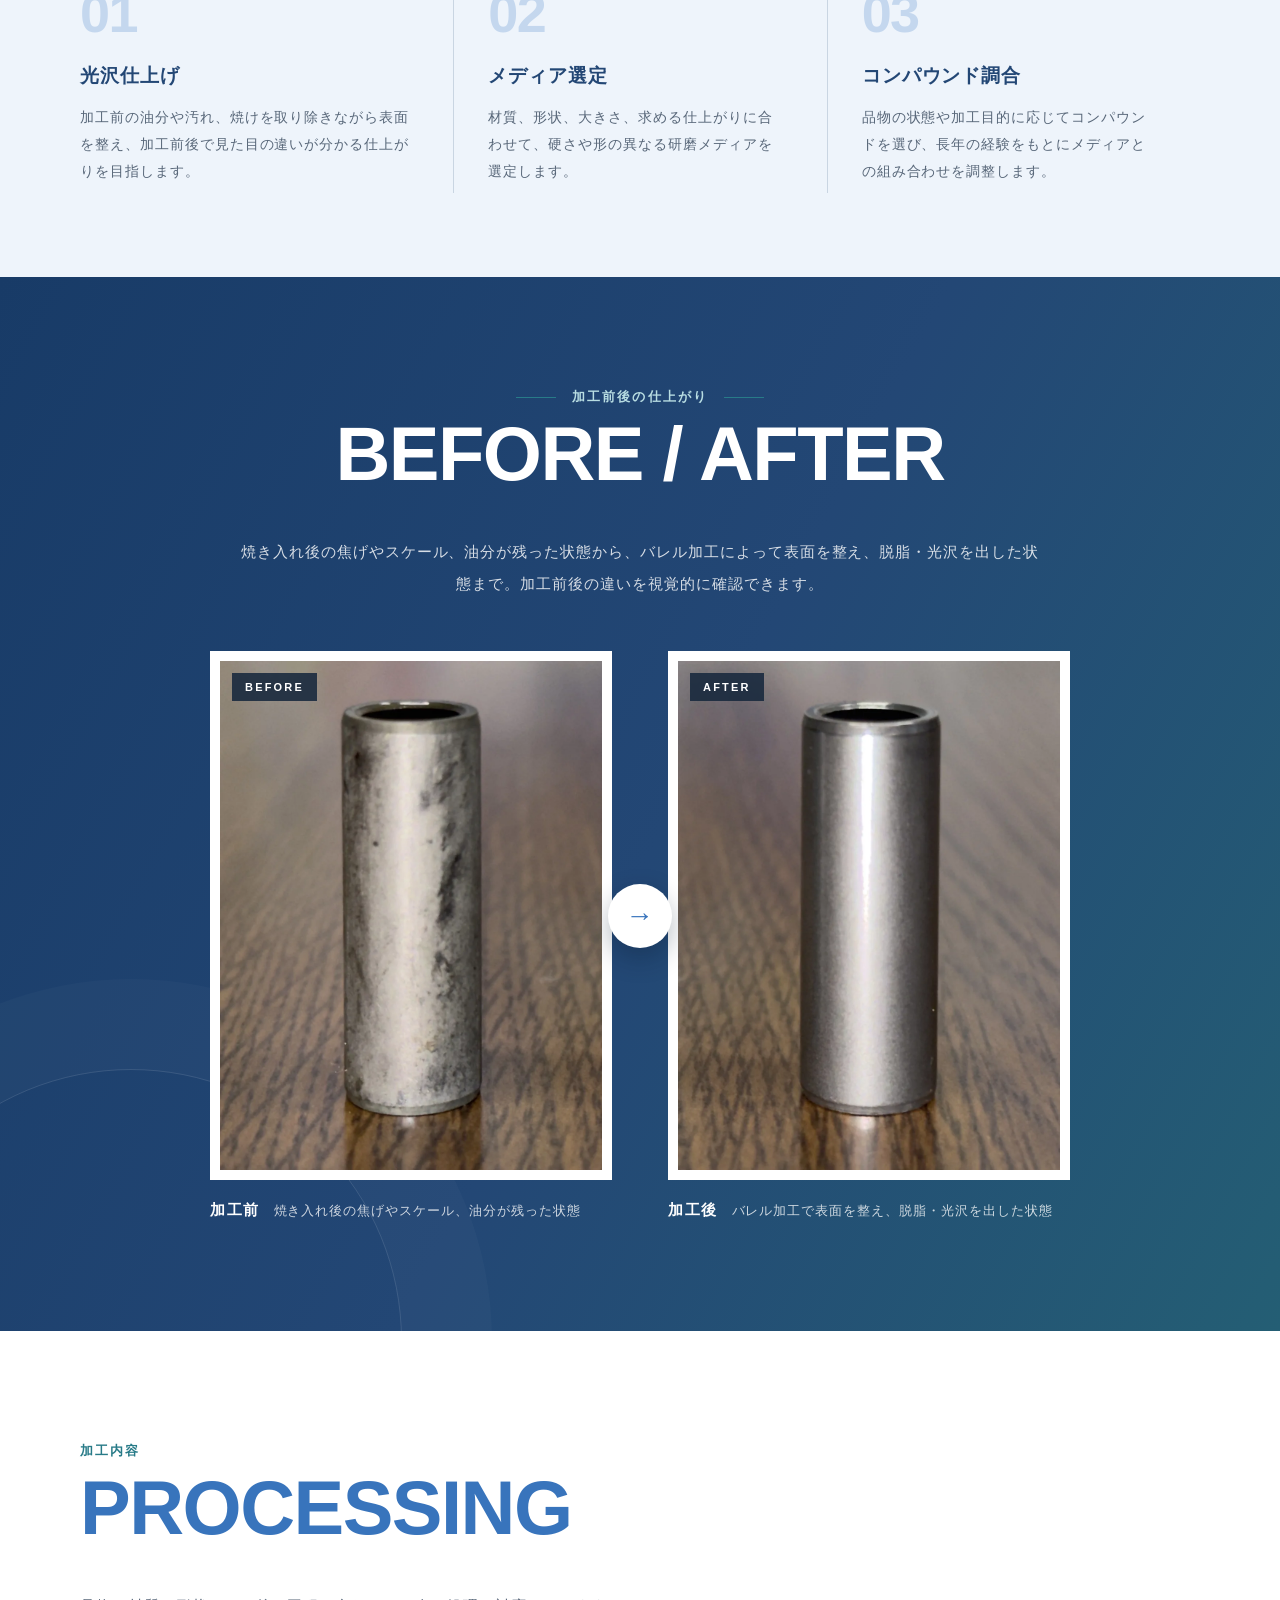
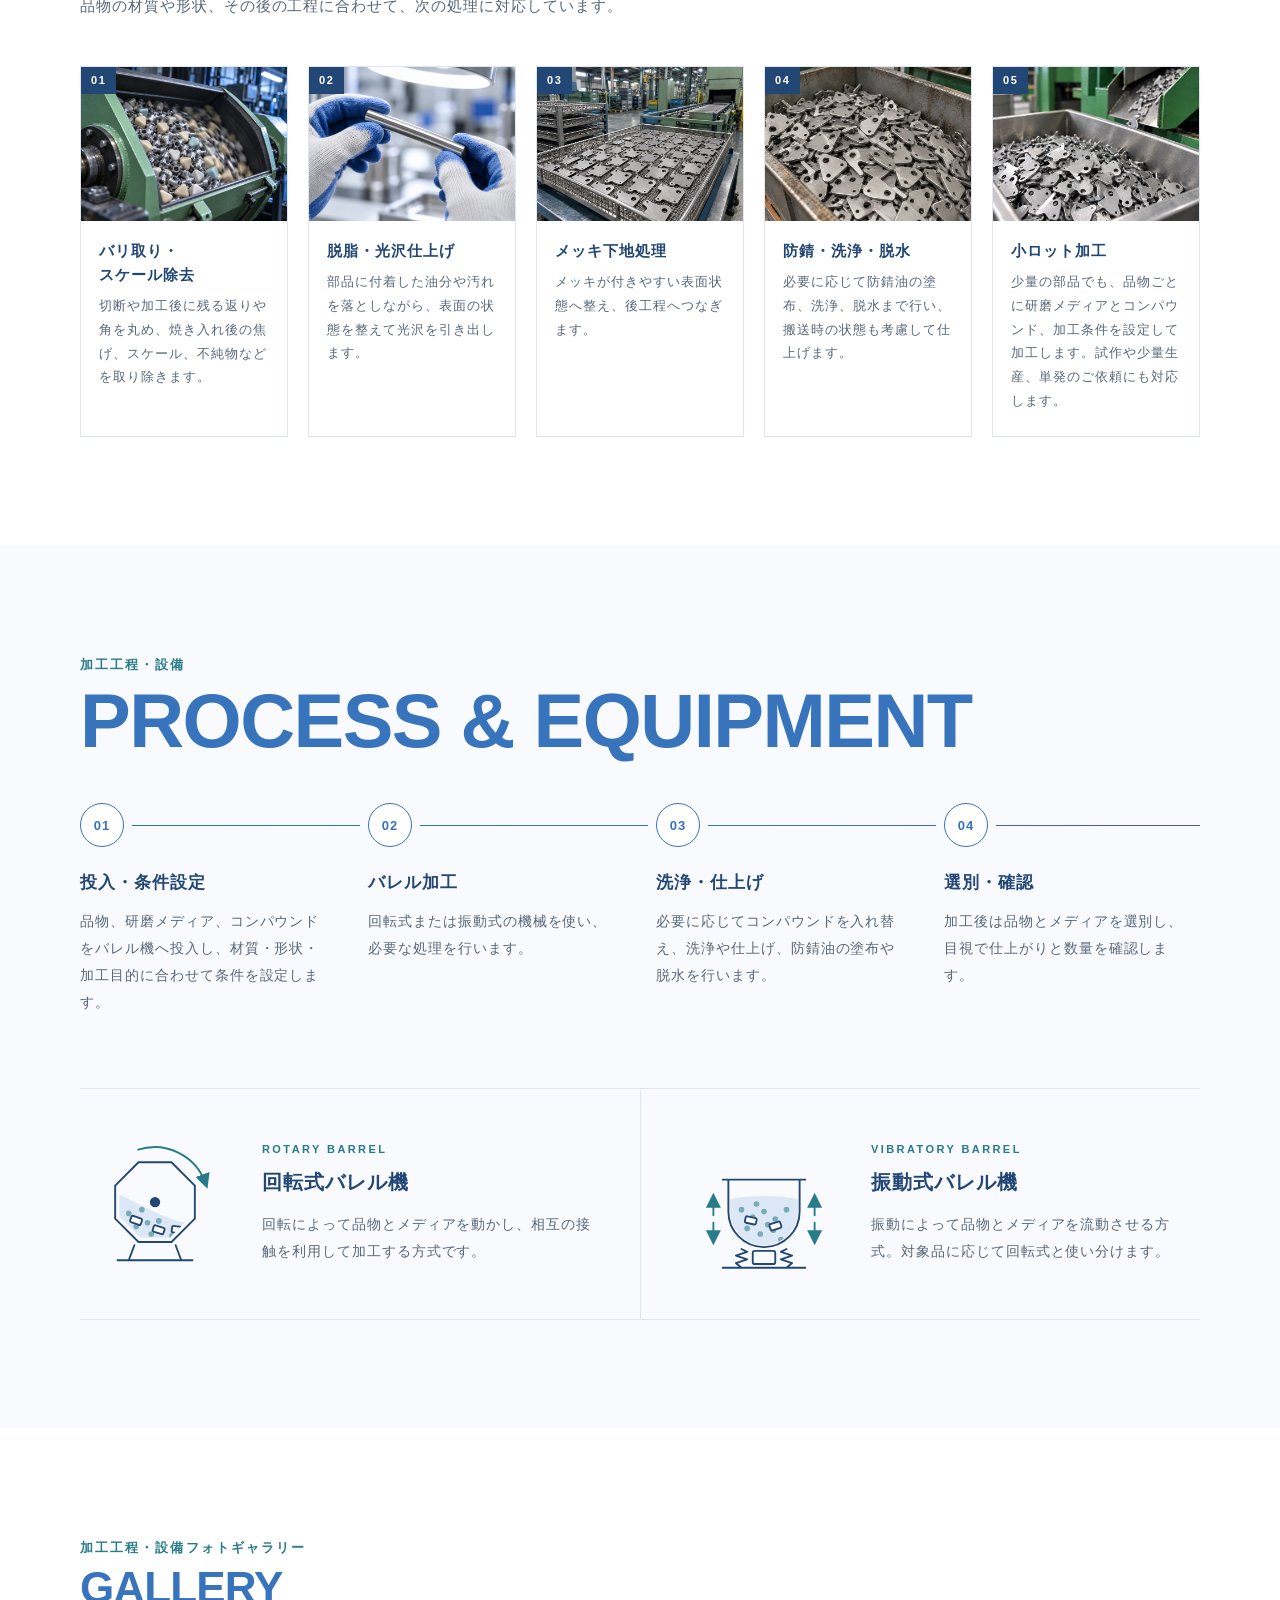
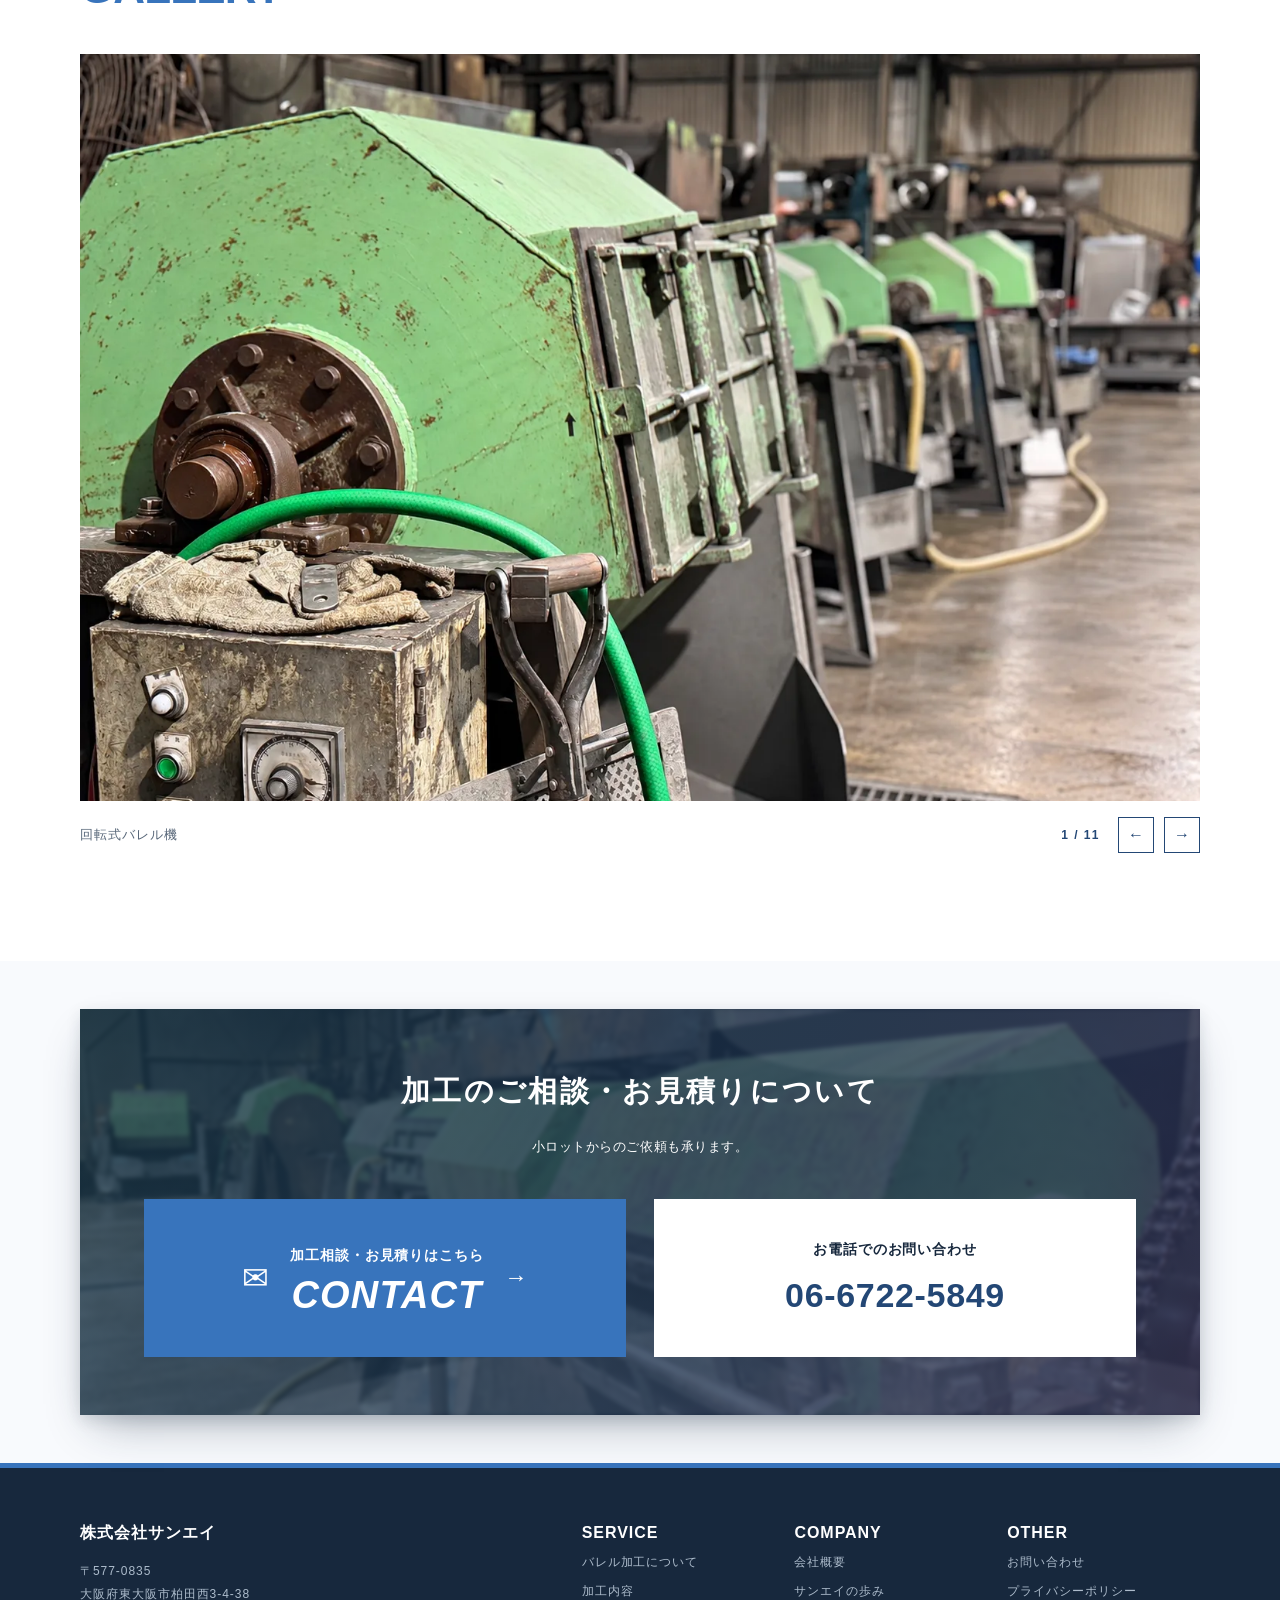
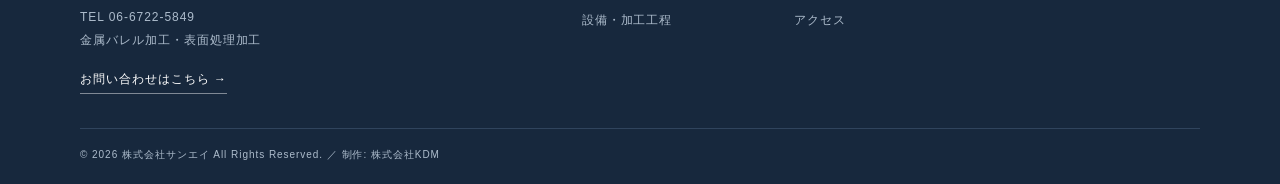
==== commit 68a31862: "フッターの仮の Instagram リンクを外す（発信は note に一本化）" ====
--- a/barrel/index.html
+++ b/barrel/index.html
@@ -99,4 +99,4 @@
 </div>
 </section>
 <section class="contactBannerSection"><div class="wrap contactBanner contactFrame"><div class="bannerWaves" aria-hidden="true"><span class="bannerWave top"></span><span class="bannerWave back"></span><span class="bannerWave middle"></span></div><h2>加工のご相談・お見積りについて</h2><p class="bannerCopy">小ロットからのご依頼も承ります。</p><div class="contactFrameGrid"><a class="contactFrameMail" href="../contact/"><span class="mailSymbol" aria-hidden="true">✉</span><span><small>加工相談・お見積りはこちら</small><strong>CONTACT</strong></span><span class="frameArrow" aria-hidden="true">→</span></a><a class="contactFramePhone" href="tel:0667225849" aria-label="電話で問い合わせる 06-6722-5849"><span>お電話でのお問い合わせ</span><strong>06-6722-5849</strong><small>タップして電話をかける</small></a></div></div></section>
-<footer class="footer"><div class="wrap"><div class="footerTop"><div><strong>株式会社サンエイ</strong><p>〒577-0835<br>大阪府東大阪市柏田西3-4-38<br>TEL 06-6722-5849<br>金属バレル加工・表面処理加工</p><a class="footerContact" href="../contact/">お問い合わせはこちら <span aria-hidden="true">→</span></a></div><nav class="footerNav"><div><strong>SERVICE</strong><a href="../barrel/">バレル加工について</a><a href="../barrel/#processing">加工内容</a><a href="../barrel/#equipment">設備・加工工程</a></div><div><strong>COMPANY</strong><a href="../company/">会社概要</a><a href="../company/#history">サンエイの歩み</a><a href="../company/#access">アクセス</a></div><div><strong>OTHER</strong><a href="../contact/">お問い合わせ</a><!-- TODO: Instagramアカウント確定後にURLを差し替え --><a href="https://www.instagram.com/" target="_blank" rel="noopener">Instagram</a><a href="../privacy/">プライバシーポリシー</a></div></nav></div><div class="copy">© 2026 株式会社サンエイ All Rights Reserved. ／ 制作: <a href="https://kdm-japan.com/" style="color:inherit">株式会社KDM</a></div></div></footer></body></html>
+<footer class="footer"><div class="wrap"><div class="footerTop"><div><strong>株式会社サンエイ</strong><p>〒577-0835<br>大阪府東大阪市柏田西3-4-38<br>TEL 06-6722-5849<br>金属バレル加工・表面処理加工</p><a class="footerContact" href="../contact/">お問い合わせはこちら <span aria-hidden="true">→</span></a></div><nav class="footerNav"><div><strong>SERVICE</strong><a href="../barrel/">バレル加工について</a><a href="../barrel/#processing">加工内容</a><a href="../barrel/#equipment">設備・加工工程</a></div><div><strong>COMPANY</strong><a href="../company/">会社概要</a><a href="../company/#history">サンエイの歩み</a><a href="../company/#access">アクセス</a></div><div><strong>OTHER</strong><a href="../contact/">お問い合わせ</a><a href="../privacy/">プライバシーポリシー</a></div></nav></div><div class="copy">© 2026 株式会社サンエイ All Rights Reserved. ／ 制作: <a href="https://kdm-japan.com/" style="color:inherit">株式会社KDM</a></div></div></footer></body></html>
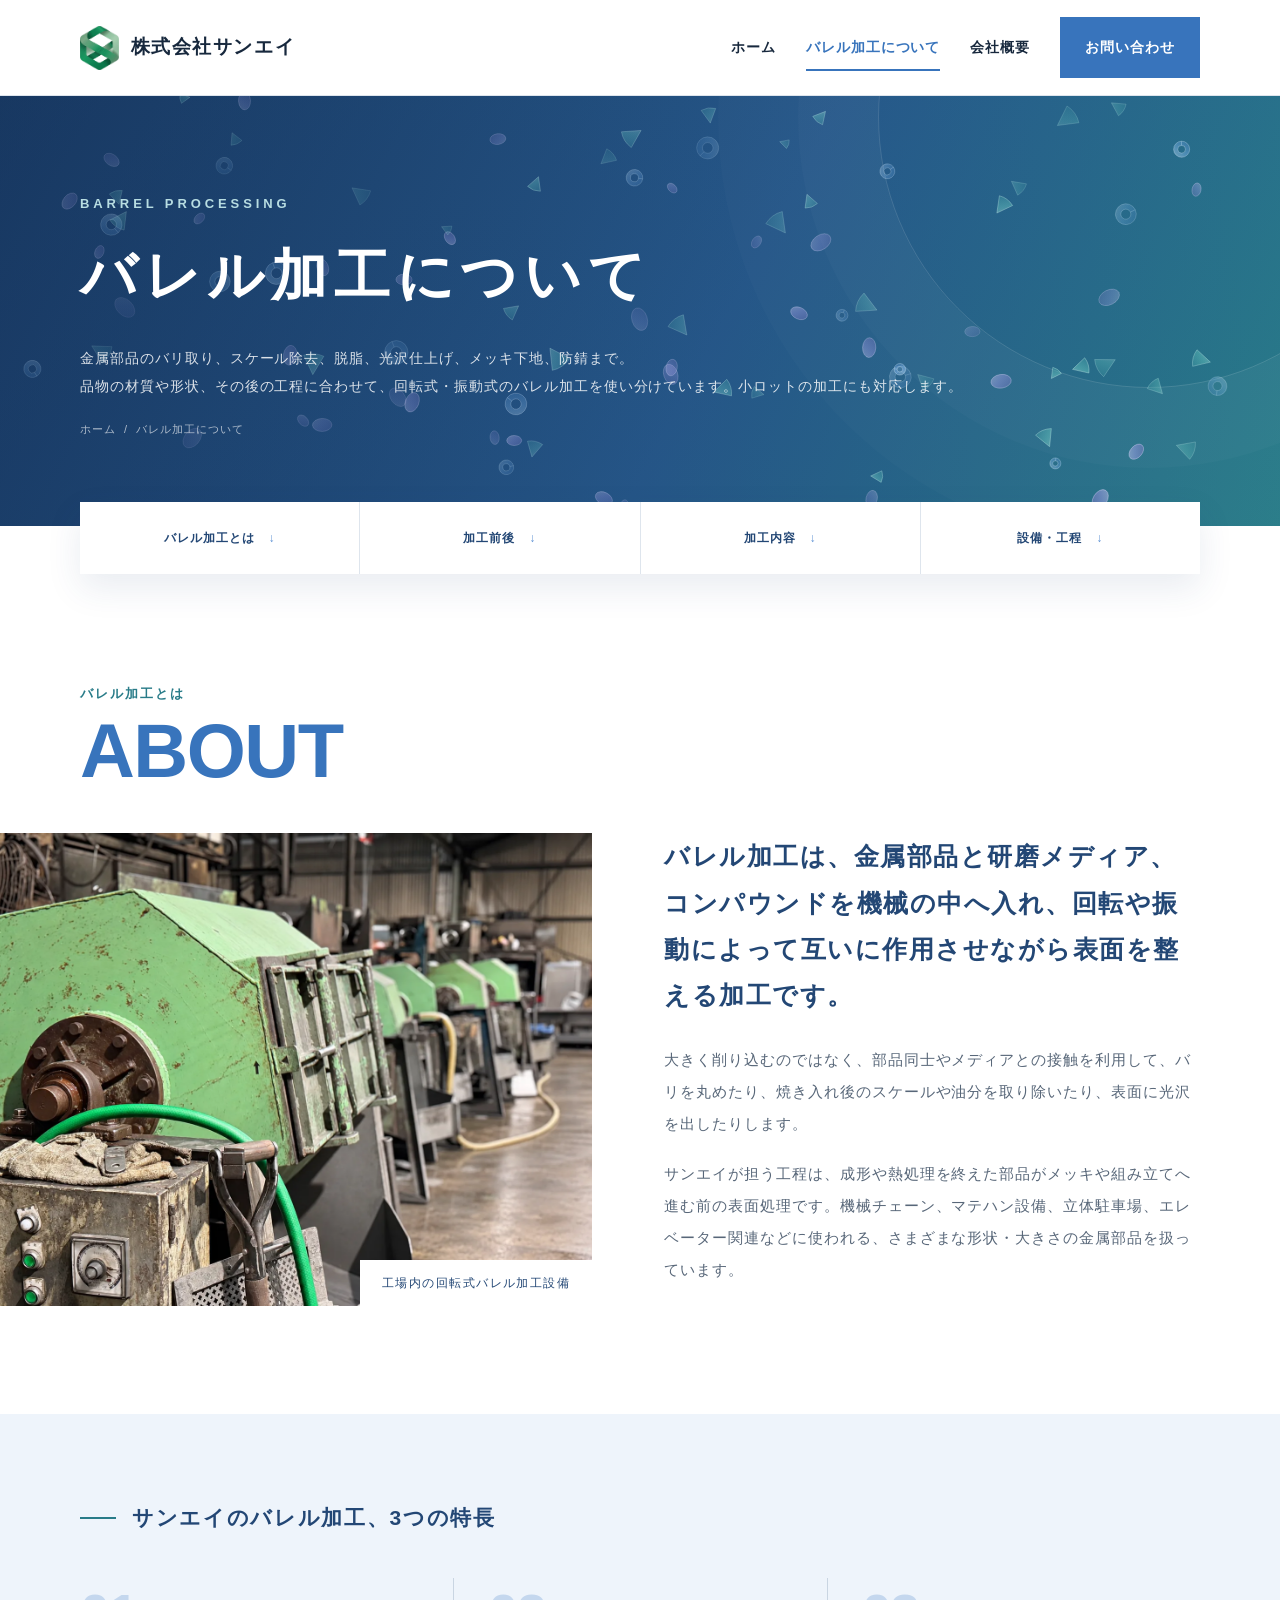
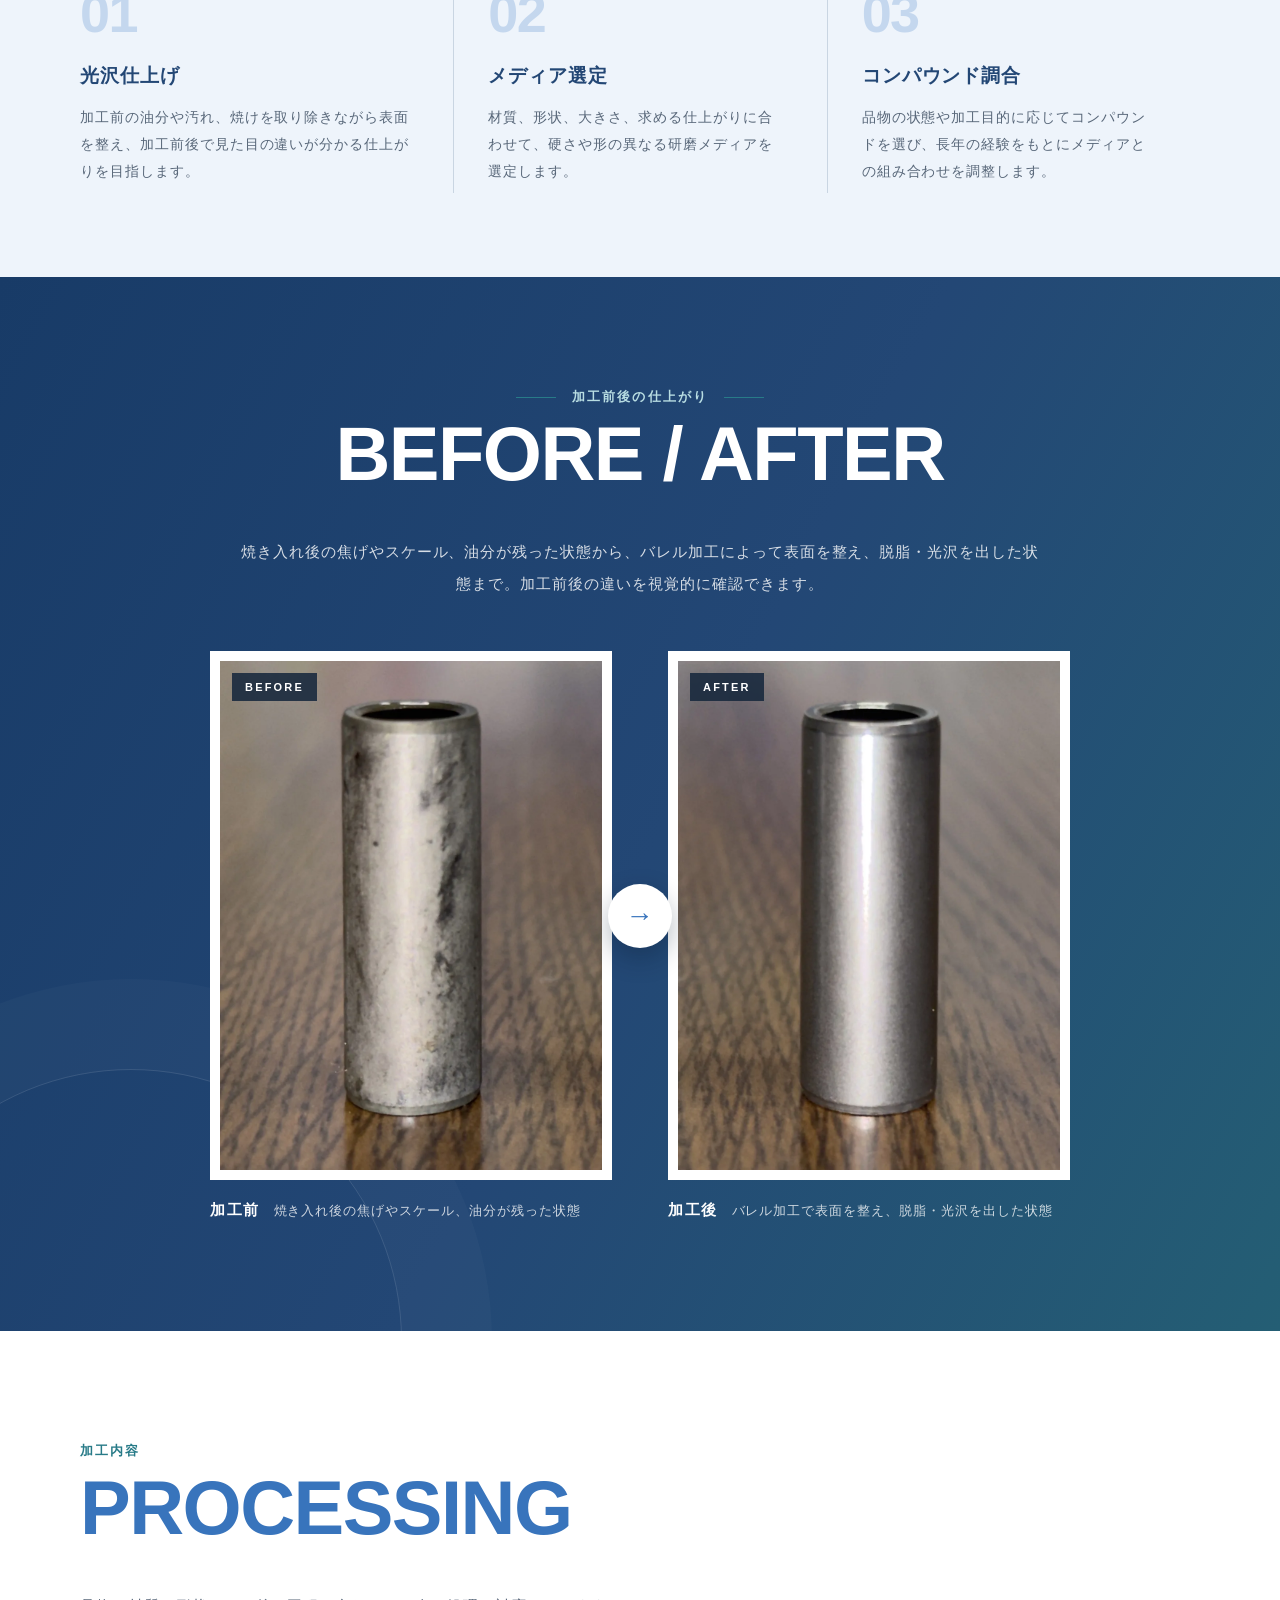
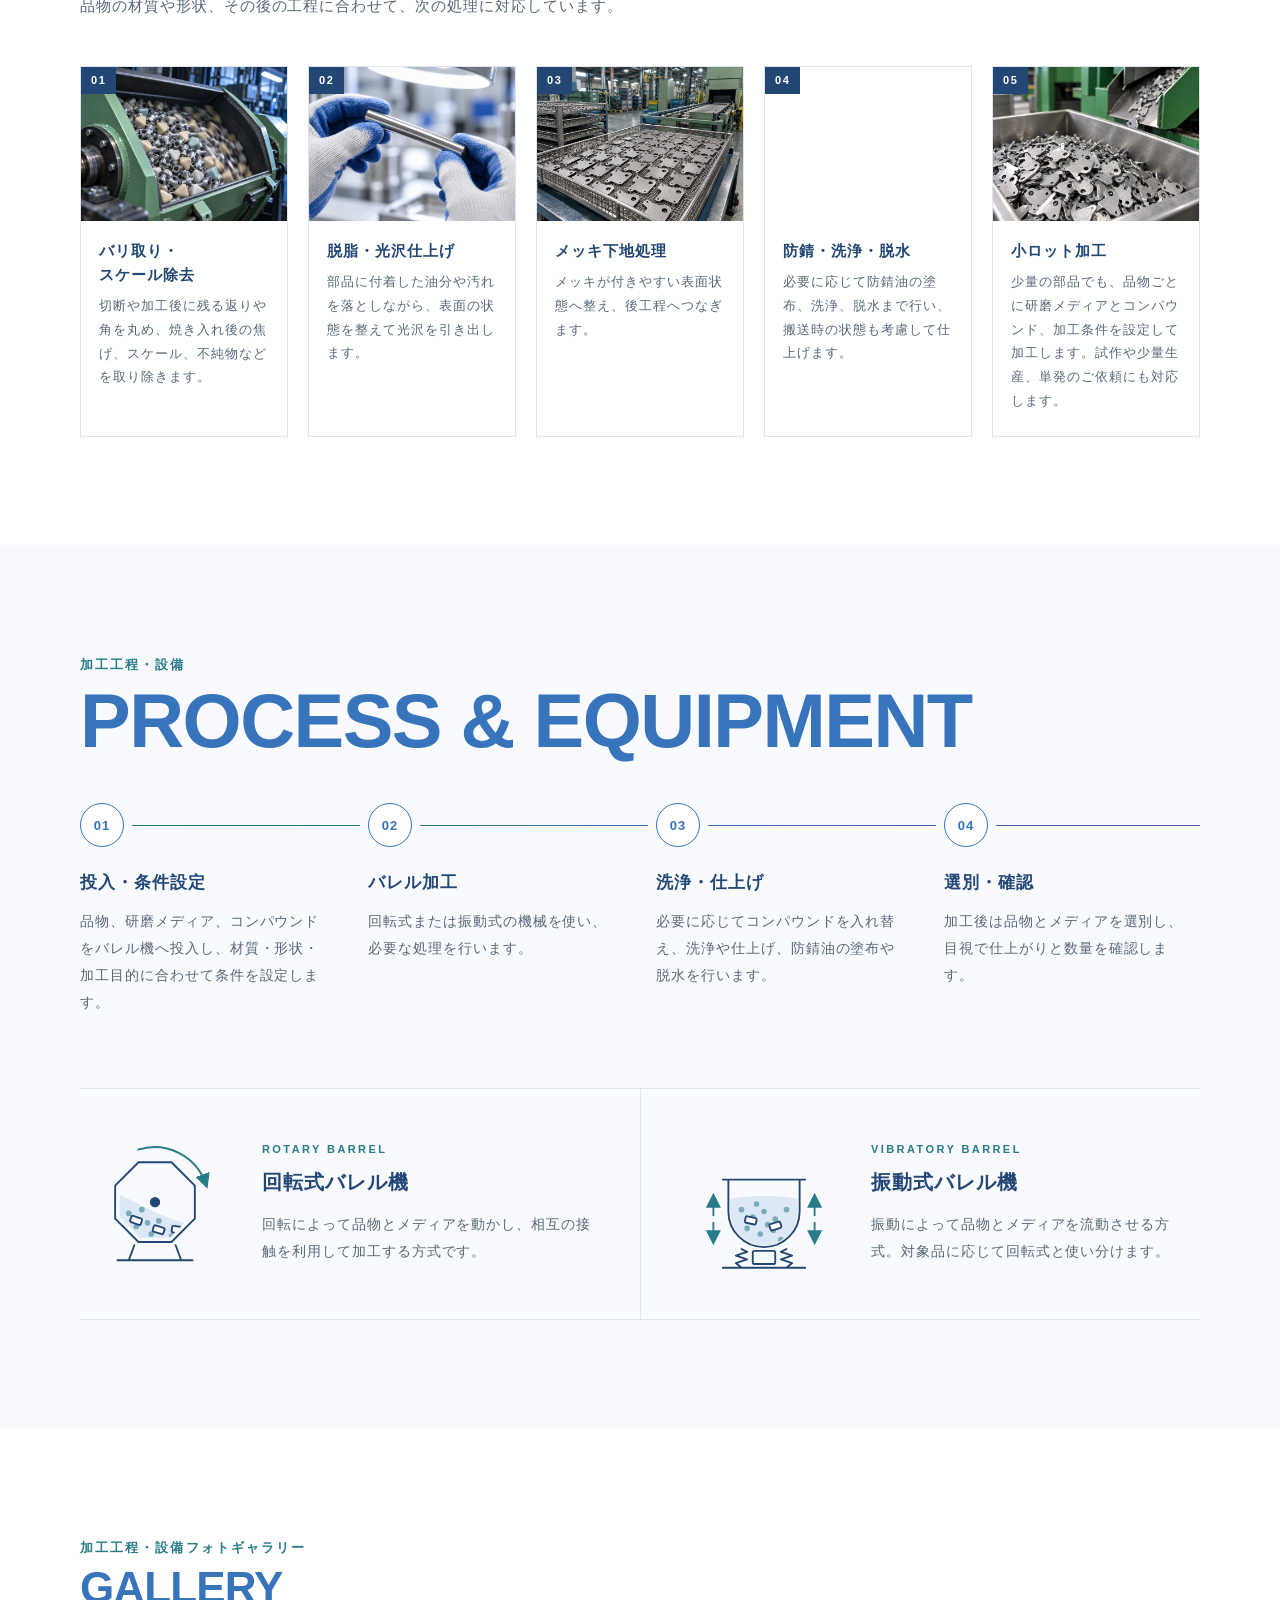
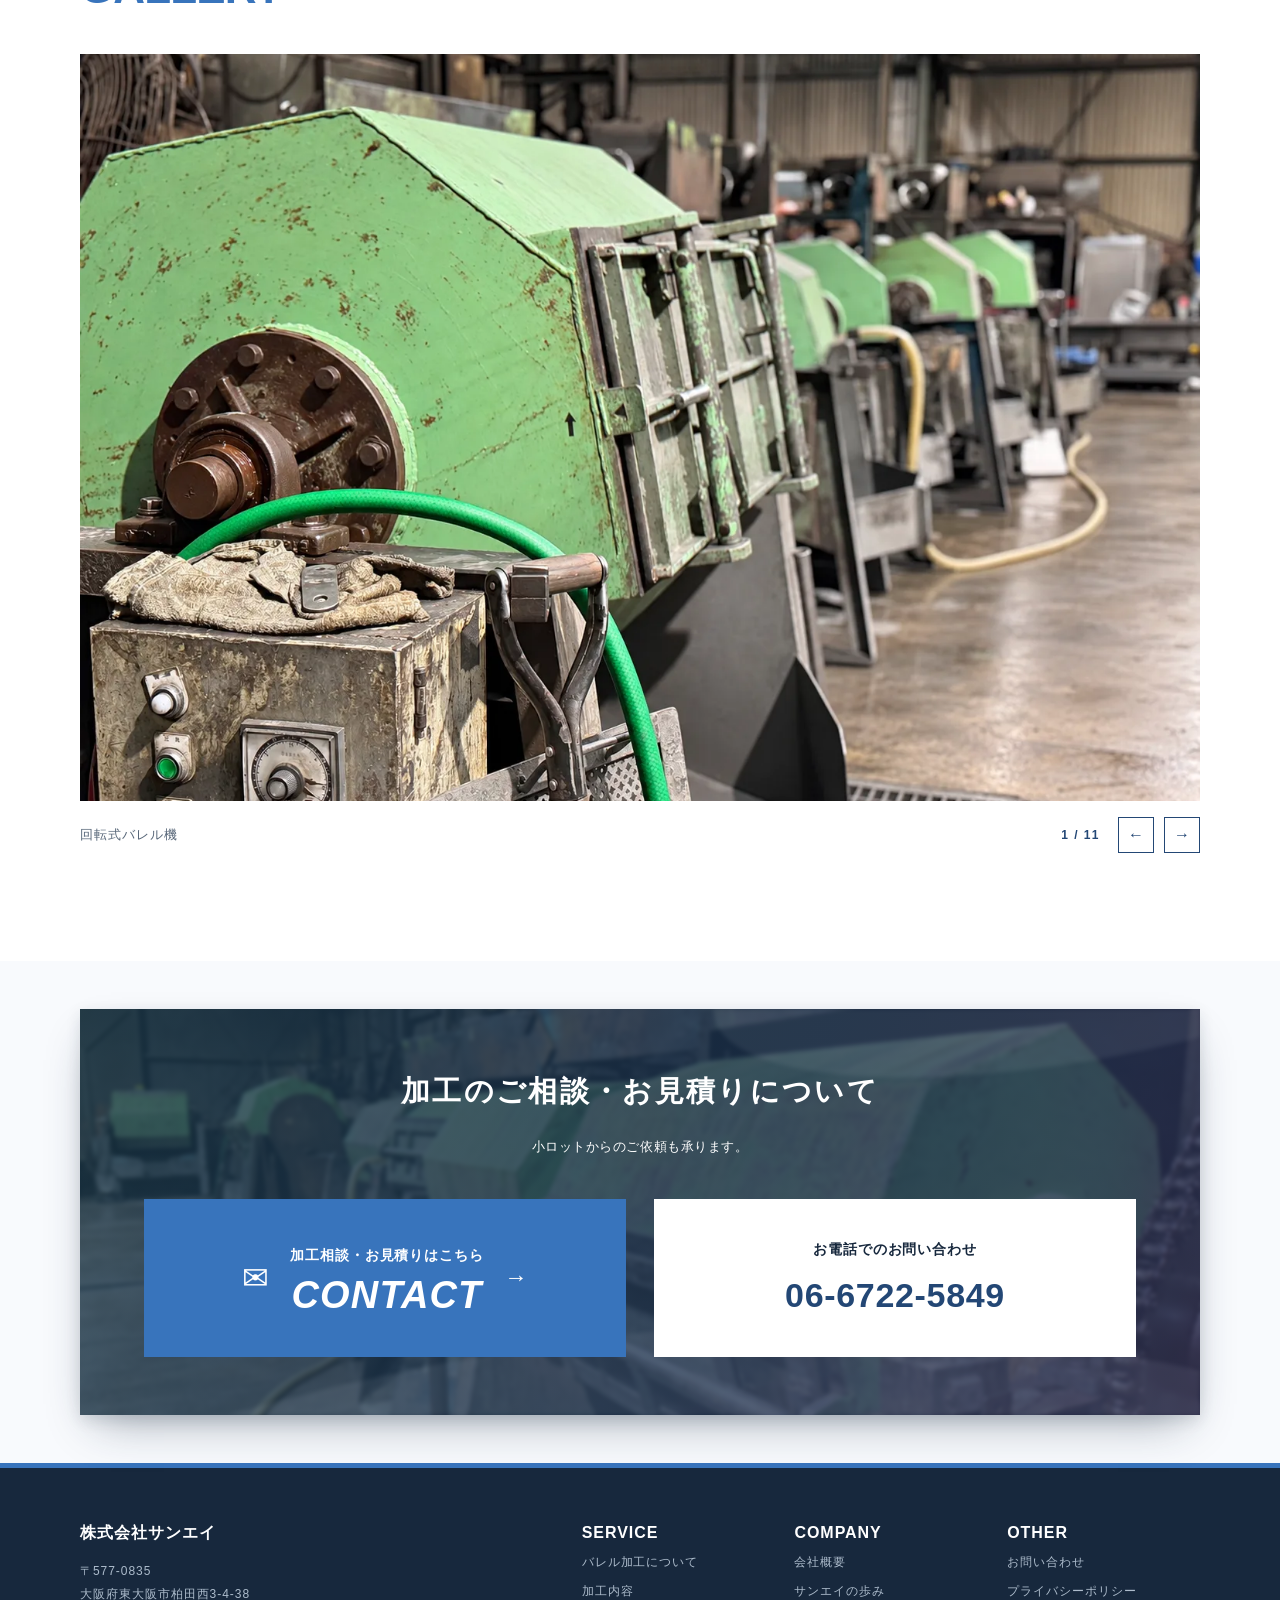
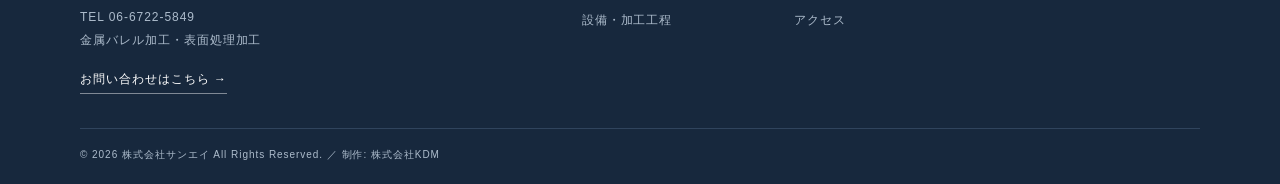
==== commit 03f03c58: "SEO 週次改善 2026-11-16: 全ページに og:description を追加 Co-Authored-By: Claude Sonnet 5 <noreply@anthropic.com" ====
--- a/barrel/index.html
+++ b/barrel/index.html
@@ -1,4 +1,4 @@
-<!doctype html><html lang="ja"><head><meta charset="utf-8"><meta name="viewport" content="width=device-width,initial-scale=1"><title>バレル加工について｜バリ取り・脱脂・光沢仕上げ｜株式会社サンエイ</title><meta name="description" content="金属バレル加工の内容と工程をご紹介します。回転式・振動式バレル機によるバリ取り、スケール除去、脱脂、光沢仕上げ、メッキ下地処理、防錆処理、小ロット加工に対応。東大阪市の株式会社サンエイ。"><link rel="stylesheet" href="../assets/style.css?v=analogous-2"><link rel="stylesheet" href="../assets/barrel-motion.css"><script defer src="../assets/barrel-motion.js"></script><script defer src="../assets/gallery-slider.js?v=1"></script><link rel="icon" type="image/png" sizes="32x32" href="../assets/branding/favicon_32.png?v=20261014"><link rel="apple-touch-icon" href="../assets/branding/apple-touch-icon.png?v=20261014"><link rel="canonical" href="https://sanei-barrel.jp/barrel/"><meta property="og:url" content="https://sanei-barrel.jp/barrel/"><meta property="og:type" content="website"><meta property="og:site_name" content="株式会社サンエイ"><meta property="og:title" content="バレル加工について｜バリ取り・脱脂・光沢仕上げ｜株式会社サンエイ"><meta property="og:image" content="https://sanei-barrel.jp/assets/branding/ogp_1200x630.jpg"><meta property="og:image:width" content="1200"><meta property="og:image:height" content="630"><meta property="og:image:alt" content="株式会社サンエイ 金属バレル加工・表面処理加工"><meta name="twitter:card" content="summary_large_image"><link rel="stylesheet" href="../assets/site-photos.css"><link rel="stylesheet" href="../assets/contact-banner.css?v=centered-2"><link rel="stylesheet" href="../assets/section-flow.css?v=2"><link rel="stylesheet" href="../assets/brand-refresh.css?v=3"><link rel="stylesheet" href="../assets/detail-refinement.css?v=1"><link rel="stylesheet" href="../assets/structure-refresh.css?v=4"><link rel="stylesheet" href="../assets/page-links.css?v=1"><link rel="stylesheet" href="../assets/subpage-finish.css?v=1"><link rel="stylesheet" href="../assets/subpage-layout.css?v=5"><script type="application/ld+json">{"@context":"https://schema.org","@type":"BreadcrumbList","itemListElement":[{"@type":"ListItem","position":1,"name":"ホーム","item":"https://sanei-barrel.jp/"},{"@type":"ListItem","position":2,"name":"バレル加工について","item":"https://sanei-barrel.jp/barrel/"}]}</script><!-- Google tag (gtag.js) -->
+<!doctype html><html lang="ja"><head><meta charset="utf-8"><meta name="viewport" content="width=device-width,initial-scale=1"><title>バレル加工について｜バリ取り・脱脂・光沢仕上げ｜株式会社サンエイ</title><meta name="description" content="金属バレル加工の内容と工程をご紹介します。回転式・振動式バレル機によるバリ取り、スケール除去、脱脂、光沢仕上げ、メッキ下地処理、防錆処理、小ロット加工に対応。東大阪市の株式会社サンエイ。"><link rel="stylesheet" href="../assets/style.css?v=analogous-2"><link rel="stylesheet" href="../assets/barrel-motion.css"><script defer src="../assets/barrel-motion.js"></script><script defer src="../assets/gallery-slider.js?v=1"></script><link rel="icon" type="image/png" sizes="32x32" href="../assets/branding/favicon_32.png?v=20261014"><link rel="apple-touch-icon" href="../assets/branding/apple-touch-icon.png?v=20261014"><link rel="canonical" href="https://sanei-barrel.jp/barrel/"><meta property="og:url" content="https://sanei-barrel.jp/barrel/"><meta property="og:type" content="website"><meta property="og:site_name" content="株式会社サンエイ"><meta property="og:title" content="バレル加工について｜バリ取り・脱脂・光沢仕上げ｜株式会社サンエイ"><meta property="og:description" content="金属バレル加工の内容と工程をご紹介します。回転式・振動式バレル機によるバリ取り、スケール除去、脱脂、光沢仕上げ、メッキ下地処理、防錆処理、小ロット加工に対応。東大阪市の株式会社サンエイ。"><meta property="og:image" content="https://sanei-barrel.jp/assets/branding/ogp_1200x630.jpg"><meta property="og:image:width" content="1200"><meta property="og:image:height" content="630"><meta property="og:image:alt" content="株式会社サンエイ 金属バレル加工・表面処理加工"><meta name="twitter:card" content="summary_large_image"><link rel="stylesheet" href="../assets/site-photos.css"><link rel="stylesheet" href="../assets/contact-banner.css?v=centered-2"><link rel="stylesheet" href="../assets/section-flow.css?v=2"><link rel="stylesheet" href="../assets/brand-refresh.css?v=3"><link rel="stylesheet" href="../assets/detail-refinement.css?v=1"><link rel="stylesheet" href="../assets/structure-refresh.css?v=4"><link rel="stylesheet" href="../assets/page-links.css?v=1"><link rel="stylesheet" href="../assets/subpage-finish.css?v=1"><link rel="stylesheet" href="../assets/subpage-layout.css?v=5"><script type="application/ld+json">{"@context":"https://schema.org","@type":"BreadcrumbList","itemListElement":[{"@type":"ListItem","position":1,"name":"ホーム","item":"https://sanei-barrel.jp/"},{"@type":"ListItem","position":2,"name":"バレル加工について","item":"https://sanei-barrel.jp/barrel/"}]}</script><!-- Google tag (gtag.js) -->
 <script async src="https://www.googletagmanager.com/gtag/js?id=G-ZFENM58V9M"></script>
 <script>
   window.dataLayer = window.dataLayer || [];
